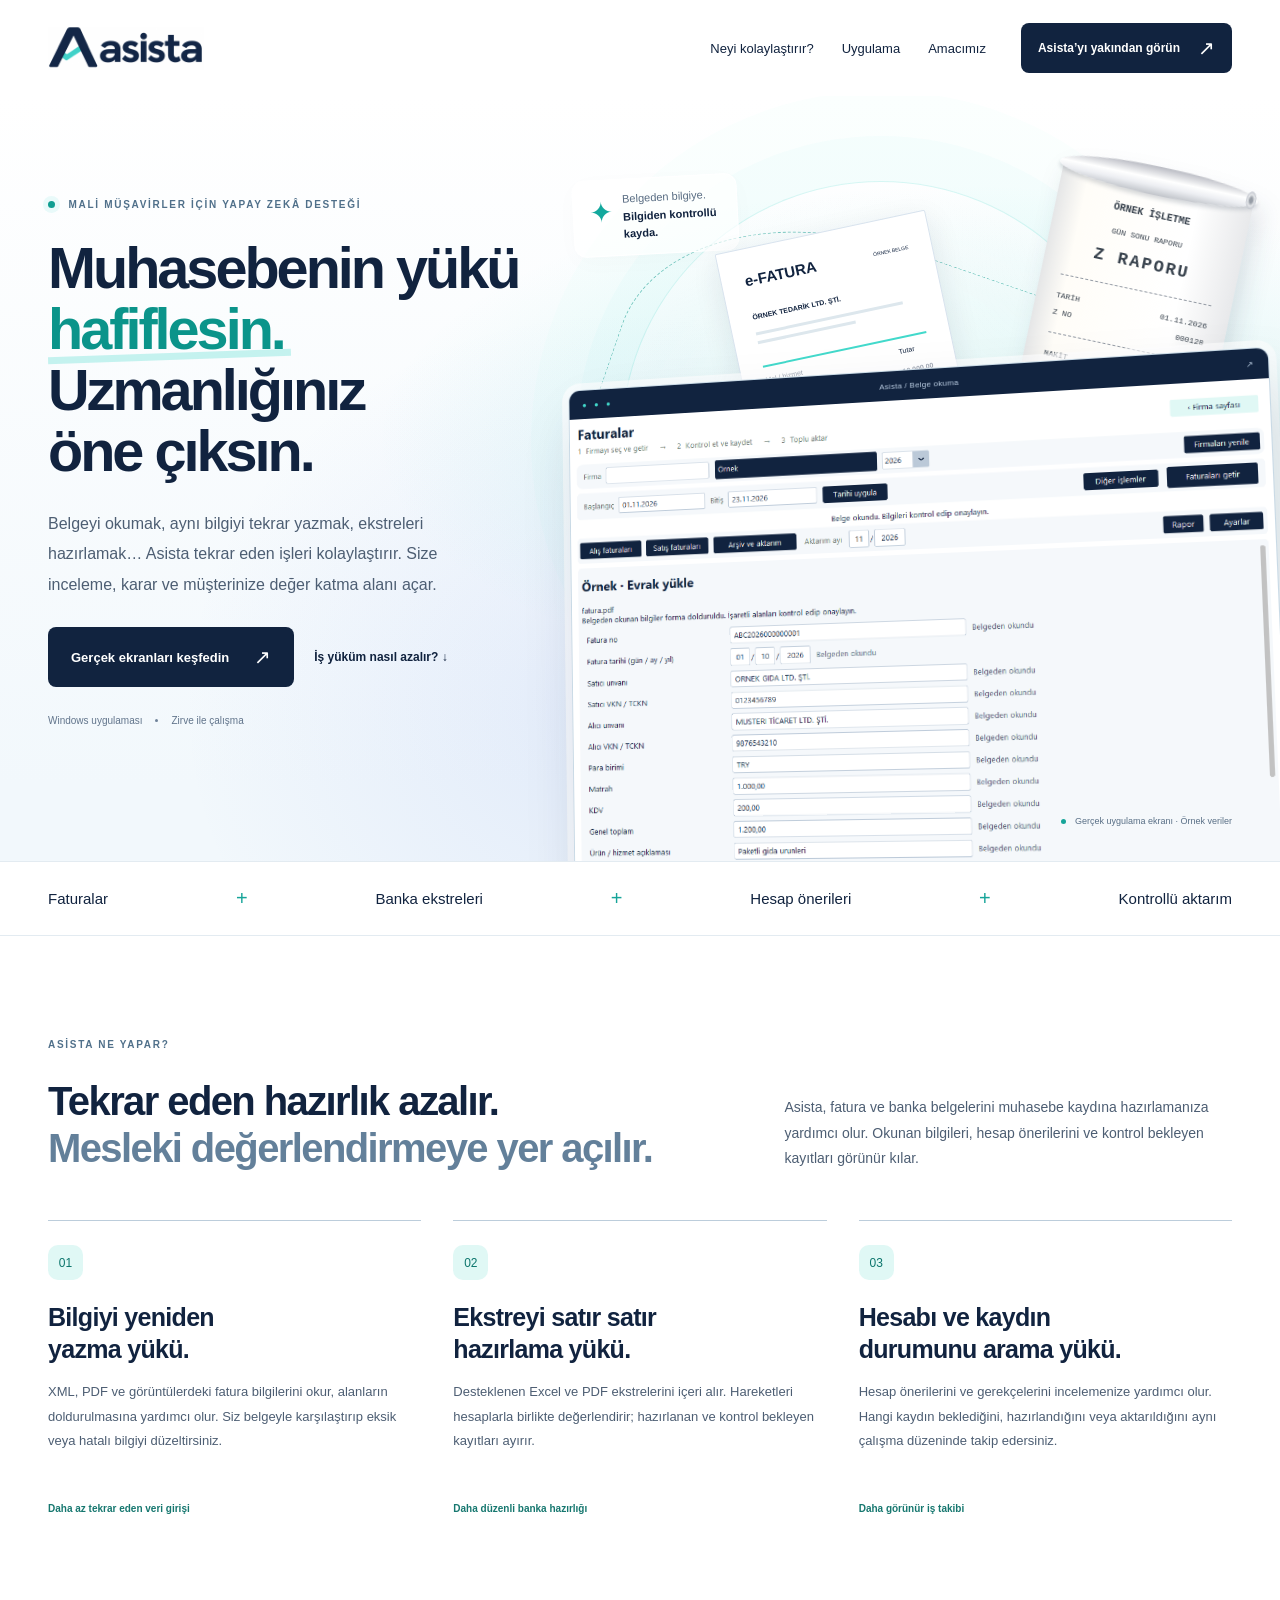
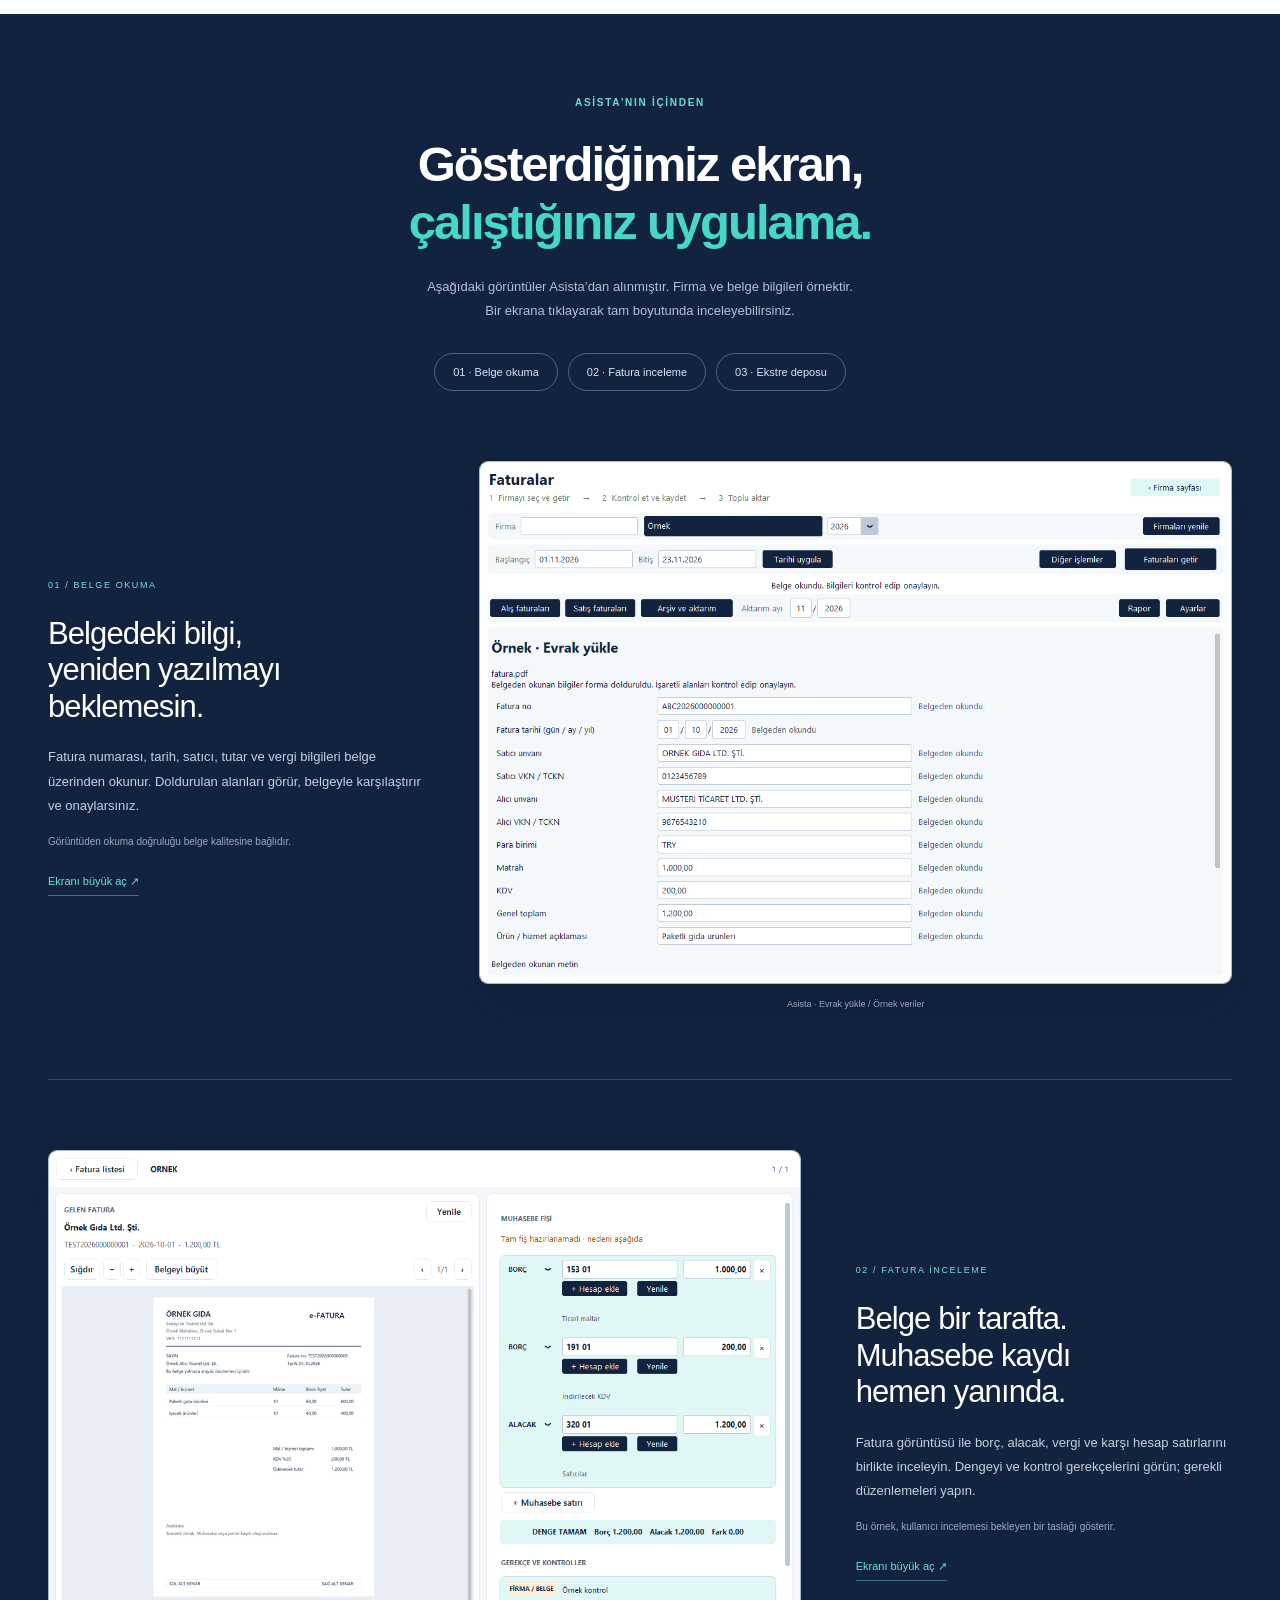
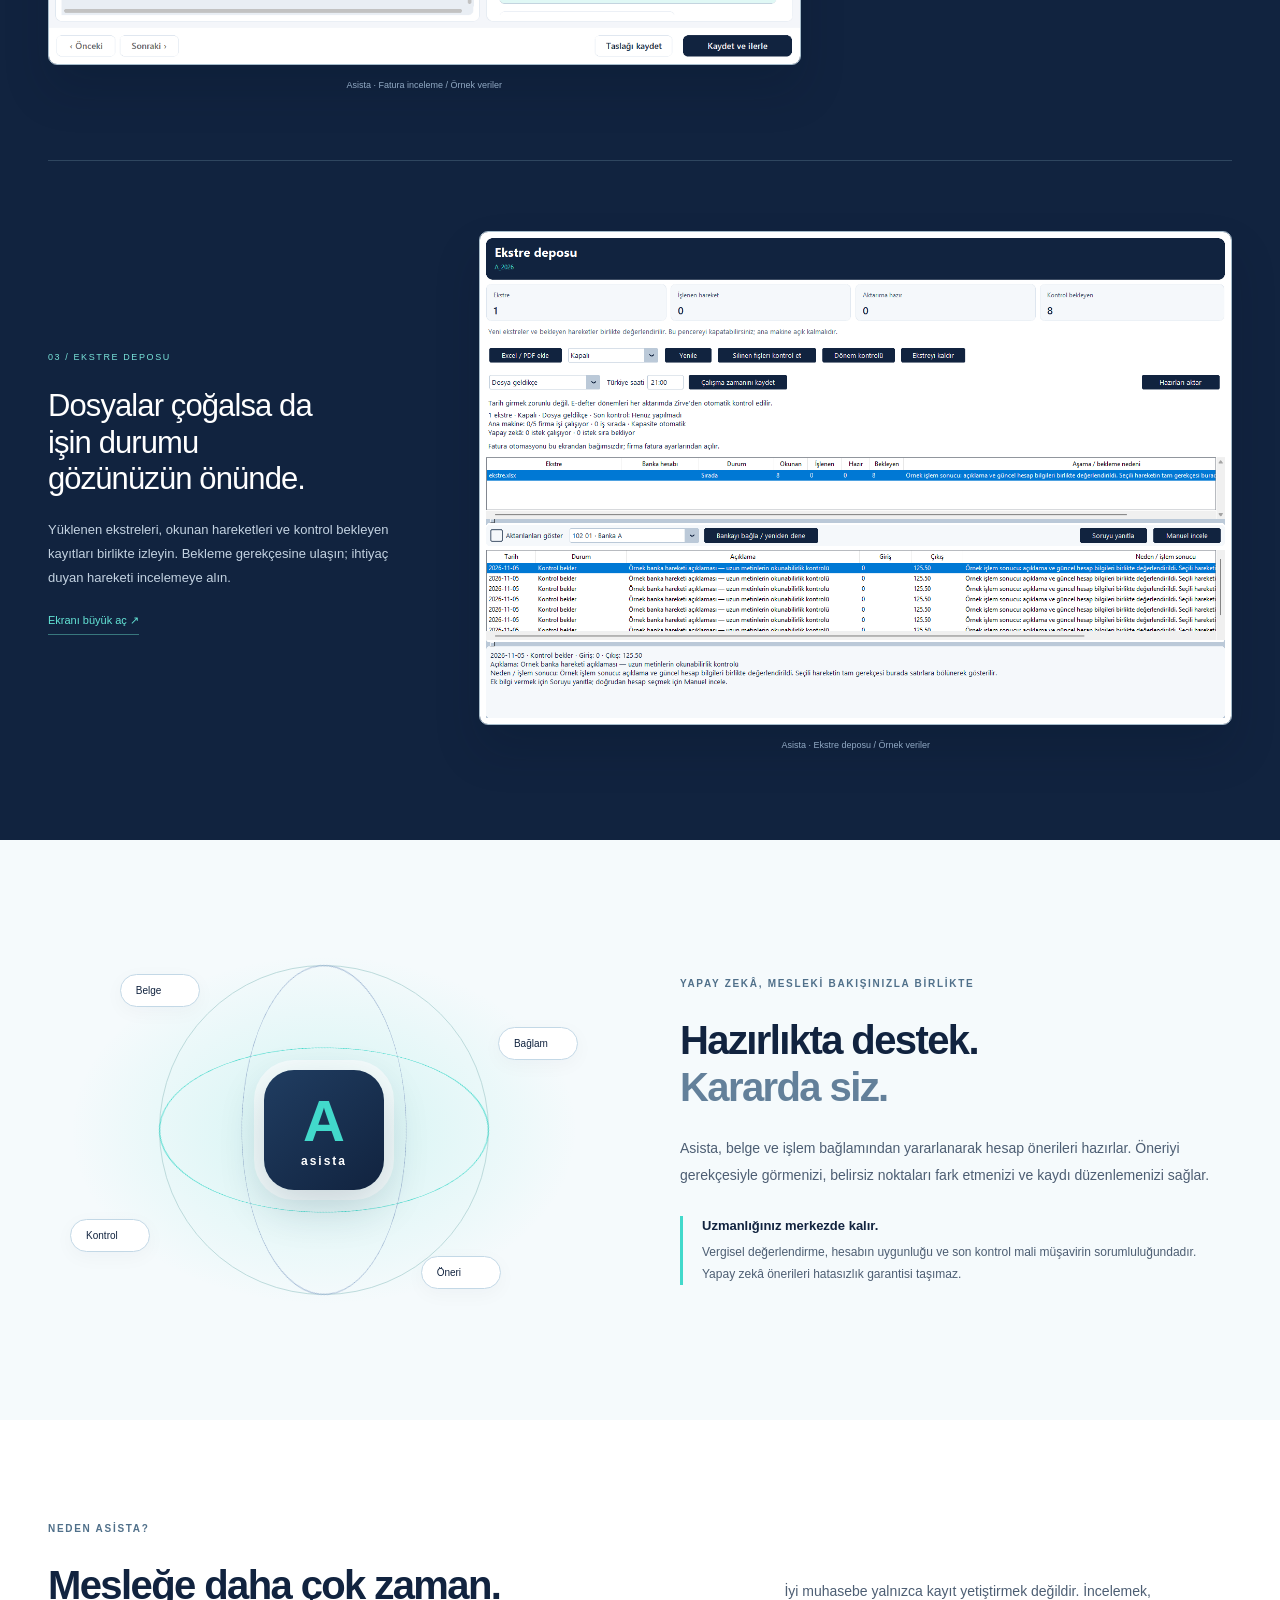
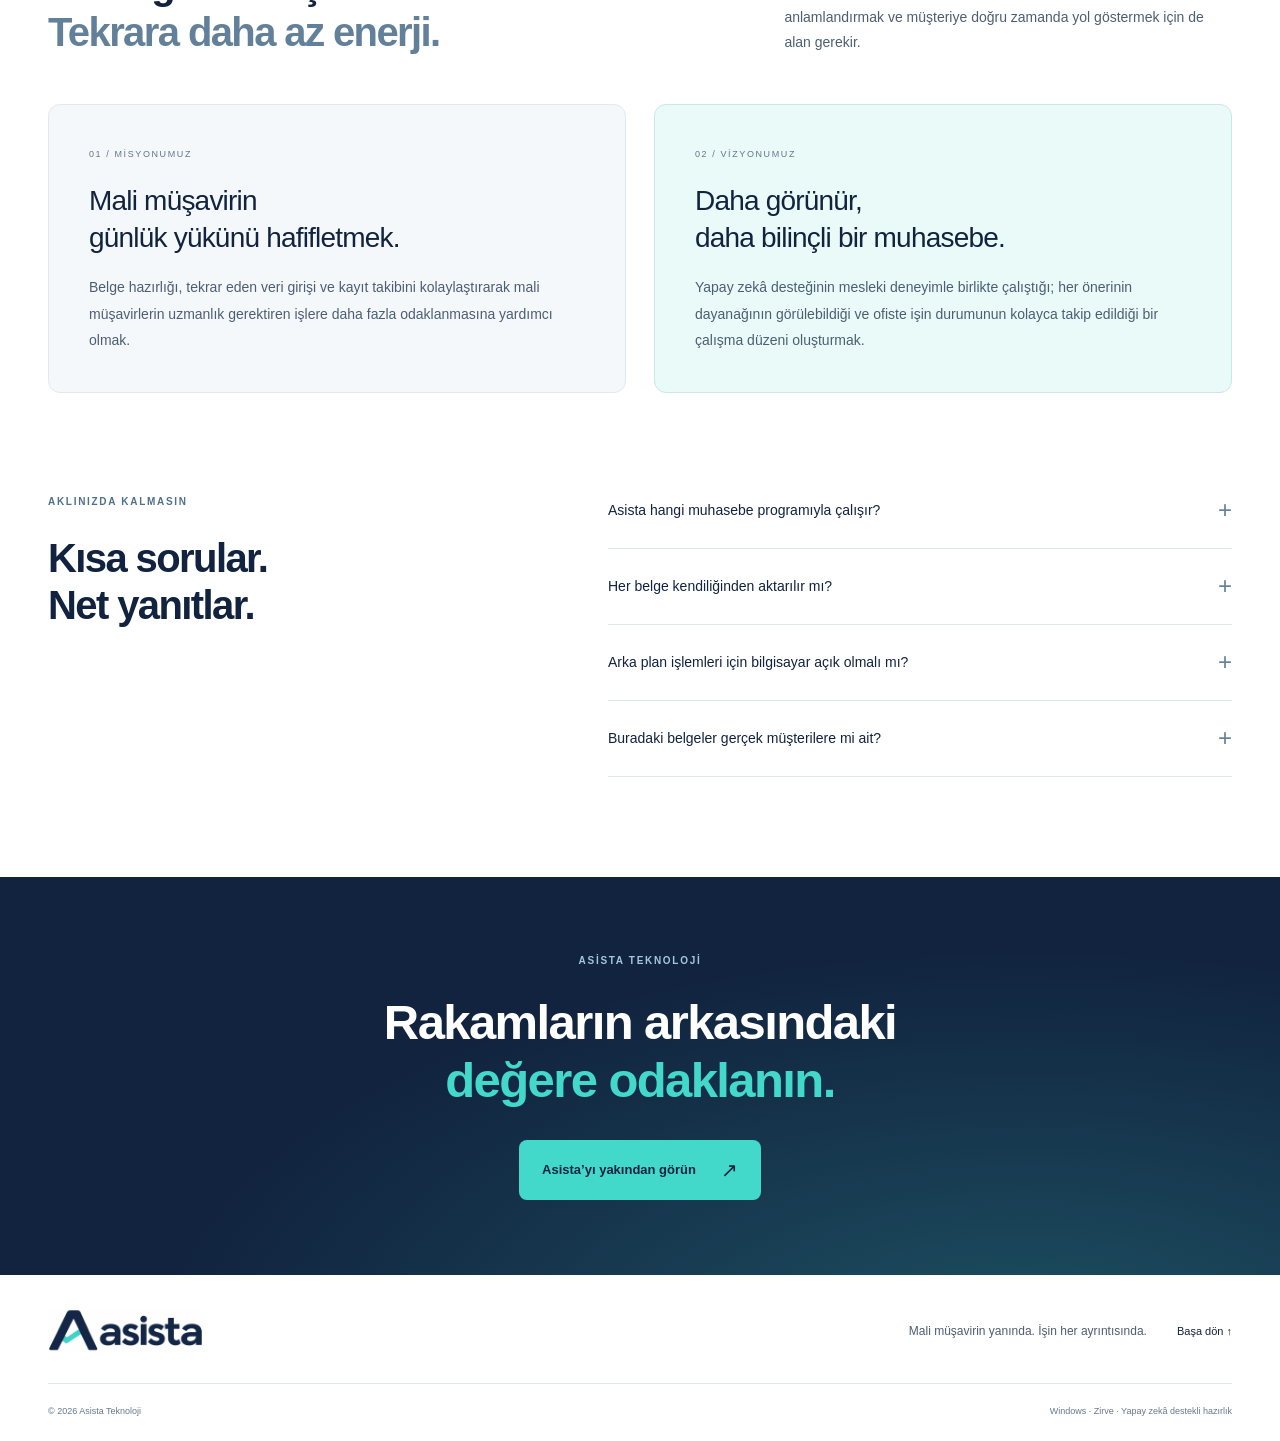
==== index.html @ 68ac38fa "Asista tanitim: marka renkleri, gercek ekranlar ve mesleki fayda" ====
<!doctype html>
<html lang="tr"><head><meta charset="utf-8"><meta name="viewport" content="width=device-width,initial-scale=1"><title>Asista — Muhasebenin yükü hafiflesin.</title><meta name="description" content="Fatura ve ekstre hazırlığından hesap önerilerine: Asista, mali müşavirlerin tekrar eden işlerini kolaylaştıran yapay zekâ destekli muhasebe yardımcısıdır."><meta name="theme-color" content="#11233F"><meta property="og:title" content="Asista — Muhasebenin yükü hafiflesin."><meta property="og:description" content="Belgeyi okuyun. Kaydı hazırlayın. Kontrolü elinizde tutun."><link rel="icon" href="mark.svg" type="image/svg+xml"><link rel="stylesheet" href="style.css"></head>
<body><a class="skip" href="#icerik">İçeriğe geç</a>
<header class="header wrap"><a href="#" class="brand" aria-label="Asista ana sayfa"><img src="assets/asista-logo.jpg" alt="Asista" width="180" height="120"></a><nav aria-label="Ana menü"><a href="#fayda">Neyi kolaylaştırır?</a><a href="#uygulama">Uygulama</a><a href="#amacimiz">Amacımız</a></nav><a class="button small" href="#uygulama">Asista’yı yakından görün <span aria-hidden="true">↗</span></a></header>
<main id="icerik"><section class="hero"><div class="hero-glow" aria-hidden="true"></div><div class="wrap hero-grid"><div class="hero-copy"><p class="eyebrow"><span class="status-dot"></span> MALİ MÜŞAVİRLER İÇİN YAPAY ZEKÂ DESTEĞİ</p><h1>Muhasebenin yükü<br><span>hafiflesin.</span><br>Uzmanlığınız<br>öne çıksın.</h1><p class="lead">Belgeyi okumak, aynı bilgiyi tekrar yazmak, ekstreleri hazırlamak… Asista tekrar eden işleri kolaylaştırır. Size inceleme, karar ve müşterinize değer katma alanı açar.</p><div class="actions"><a class="button" href="#uygulama">Gerçek ekranları keşfedin <span aria-hidden="true">↗</span></a><a class="text-link" href="#fayda">İş yüküm nasıl azalır? ↓</a></div><div class="platforms"><span>Windows uygulaması</span><i></i><span>Zirve ile çalışma</span></div></div>
<div class="hero-art"><div class="halo" aria-hidden="true"></div><div class="connecting-lines" aria-hidden="true"></div><div class="floating-label"><span>✦</span> Belgeden bilgiye.<br><b>Bilgiden kontrollü kayda.</b></div>
<div class="receipt" role="img" aria-label="Üstü hafif kıvrılmış, temsili bir Z raporu görseli"><div class="receipt-roll"></div><div class="receipt-paper"><span class="receipt-logo">ÖRNEK İŞLETME</span><p>GÜN SONU RAPORU<br><strong>Z RAPORU</strong></p><div class="receipt-rule"></div><div class="receipt-row"><span>TARİH</span><span>01.11.2026</span></div><div class="receipt-row"><span>Z NO</span><span>000128</span></div><div class="receipt-rule"></div><div class="receipt-row"><span>NAKİT</span><span>4.800,00</span></div><div class="receipt-row"><span>KREDİ KARTI</span><span>12.600,00</span></div><div class="receipt-rule"></div><div class="receipt-row receipt-total"><span>TOPLAM</span><span>17.400,00</span></div><p class="receipt-note">TEMSİLİ GÖRSEL<br>RESMÎ BELGE DEĞİLDİR</p><div class="barcode" aria-hidden="true"></div></div></div>
<div class="mini-invoice" aria-hidden="true"><div><b>e-FATURA</b><span>ÖRNEK BELGE</span></div><p>ÖRNEK TEDARİK LTD. ŞTİ.</p><div class="paper-line"></div><div class="paper-line short"></div><div class="mini-table"><span>Mal / hizmet</span><span>Tutar</span><span>Ofis malzemeleri</span><b>10.000,00</b><span>KDV %20</span><b>2.000,00</b></div><div class="mini-total">12.000,00 <small>TL</small></div><small>TEMSİLİ FATURA</small></div>
<a class="hero-screen" href="assets/belge-okuma.png" target="_blank" rel="noopener" aria-label="Gerçek Asista belge okuma ekranını büyük aç"><div class="window-bar"><span class="window-dots">● ● ●</span><span>Asista / Belge okuma</span><span>↗</span></div><img src="assets/belge-okuma.png" width="1180" height="820" alt="Asista uygulamasında PDF’den okunan fatura numarası, tarih, satıcı, matrah ve KDV alanları; örnek firma verileri."></a><div class="screen-note"><span></span> Gerçek uygulama ekranı · Örnek veriler</div></div></div></section>
<div class="intro-strip"><div class="wrap"><span>Faturalar</span><i>+</i><span>Banka ekstreleri</span><i>+</i><span>Hesap önerileri</span><i>+</i><span>Kontrollü aktarım</span></div></div>
<section class="section wrap benefits" id="fayda"><div class="section-head"><div><p class="eyebrow">ASİSTA NE YAPAR?</p><h2>Tekrar eden hazırlık azalır.<br><span>Mesleki değerlendirmeye yer açılır.</span></h2></div><p>Asista, fatura ve banka belgelerini muhasebe kaydına hazırlamanıza yardımcı olur. Okunan bilgileri, hesap önerilerini ve kontrol bekleyen kayıtları görünür kılar.</p></div><div class="benefit-grid"><article><span class="benefit-number">01</span><h3>Bilgiyi yeniden<br>yazma yükü.</h3><p>XML, PDF ve görüntülerdeki fatura bilgilerini okur, alanların doldurulmasına yardımcı olur. Siz belgeyle karşılaştırıp eksik veya hatalı bilgiyi düzeltirsiniz.</p><span class="result">Daha az tekrar eden veri girişi</span></article><article><span class="benefit-number">02</span><h3>Ekstreyi satır satır<br>hazırlama yükü.</h3><p>Desteklenen Excel ve PDF ekstrelerini içeri alır. Hareketleri hesaplarla birlikte değerlendirir; hazırlanan ve kontrol bekleyen kayıtları ayırır.</p><span class="result">Daha düzenli banka hazırlığı</span></article><article><span class="benefit-number">03</span><h3>Hesabı ve kaydın<br>durumunu arama yükü.</h3><p>Hesap önerilerini ve gerekçelerini incelemenize yardımcı olur. Hangi kaydın beklediğini, hazırlandığını veya aktarıldığını aynı çalışma düzeninde takip edersiniz.</p><span class="result">Daha görünür iş takibi</span></article></div></section>
<section class="product-section" id="uygulama"><div class="wrap"><div class="product-heading"><p class="eyebrow">ASİSTA’NIN İÇİNDEN</p><h2>Gösterdiğimiz ekran,<br><span>çalıştığınız uygulama.</span></h2><p>Aşağıdaki görüntüler Asista’dan alınmıştır. Firma ve belge bilgileri örnektir.<br>Bir ekrana tıklayarak tam boyutunda inceleyebilirsiniz.</p></div><nav class="screen-nav" aria-label="Uygulama ekranları"><a href="#belge">01 · Belge okuma</a><a href="#fatura">02 · Fatura inceleme</a><a href="#banka">03 · Ekstre deposu</a></nav>
<article class="showcase" id="belge"><div class="showcase-copy"><span class="chapter">01 / BELGE OKUMA</span><h3>Belgedeki bilgi,<br>yeniden yazılmayı<br>beklemesin.</h3><p>Fatura numarası, tarih, satıcı, tutar ve vergi bilgileri belge üzerinden okunur. Doldurulan alanları görür, belgeyle karşılaştırır ve onaylarsınız.</p><p class="small-note">Görüntüden okuma doğruluğu belge kalitesine bağlıdır.</p><a href="assets/belge-okuma.png" target="_blank" rel="noopener">Ekranı büyük aç ↗</a></div><figure><a href="assets/belge-okuma.png" target="_blank" rel="noopener"><img src="assets/belge-okuma.png" width="1180" height="820" loading="lazy" alt="Asista evrak yükleme ekranında PDF’den doldurulmuş örnek fatura alanları"></a><figcaption>Asista · Evrak yükle / Örnek veriler</figcaption></figure></article>
<article class="showcase reverse" id="fatura"><div class="showcase-copy"><span class="chapter">02 / FATURA İNCELEME</span><h3>Belge bir tarafta.<br>Muhasebe kaydı<br>hemen yanında.</h3><p>Fatura görüntüsü ile borç, alacak, vergi ve karşı hesap satırlarını birlikte inceleyin. Dengeyi ve kontrol gerekçelerini görün; gerekli düzenlemeleri yapın.</p><p class="small-note">Bu örnek, kullanıcı incelemesi bekleyen bir taslağı gösterir.</p><a href="assets/fatura-inceleme.png" target="_blank" rel="noopener">Ekranı büyük aç ↗</a></div><figure><a href="assets/fatura-inceleme.png" target="_blank" rel="noopener"><img src="assets/fatura-inceleme.png" width="1200" height="820" loading="lazy" alt="Asista’da fatura görüntüsü ve muhasebe fişi yan yana; örnek taslakta inceleme uyarısı ve borç alacak dengesi"></a><figcaption>Asista · Fatura inceleme / Örnek veriler</figcaption></figure></article>
<article class="showcase" id="banka"><div class="showcase-copy"><span class="chapter">03 / EKSTRE DEPOSU</span><h3>Dosyalar çoğalsa da<br>işin durumu<br>gözünüzün önünde.</h3><p>Yüklenen ekstreleri, okunan hareketleri ve kontrol bekleyen kayıtları birlikte izleyin. Bekleme gerekçesine ulaşın; ihtiyaç duyan hareketi incelemeye alın.</p><a href="assets/ekstre-deposu.png" target="_blank" rel="noopener">Ekranı büyük aç ↗</a></div><figure><a href="assets/ekstre-deposu.png" target="_blank" rel="noopener"><img src="assets/ekstre-deposu.png" width="1450" height="950" loading="lazy" alt="Asista ekstre deposunda özet sayıları, dosya durumu, hareketler ve bekleme gerekçeleri; örnek veriler"></a><figcaption>Asista · Ekstre deposu / Örnek veriler</figcaption></figure></article></div></section>
<section class="intelligence section"><div class="wrap ai-grid"><div class="ai-art" aria-hidden="true"><div class="ai-orbit one"></div><div class="ai-orbit two"></div><div class="ai-orbit three"></div><div class="ai-core">A<span>asista</span></div><span class="ai-node n1">Belge</span><span class="ai-node n2">Bağlam</span><span class="ai-node n3">Öneri</span><span class="ai-node n4">Kontrol</span></div><div><p class="eyebrow">YAPAY ZEKÂ, MESLEKİ BAKIŞINIZLA BİRLİKTE</p><h2>Hazırlıkta destek.<br><span>Kararda siz.</span></h2><p class="ai-text">Asista, belge ve işlem bağlamından yararlanarak hesap önerileri hazırlar. Öneriyi gerekçesiyle görmenizi, belirsiz noktaları fark etmenizi ve kaydı düzenlemenizi sağlar.</p><div class="ai-boundary"><b>Uzmanlığınız merkezde kalır.</b><p>Vergisel değerlendirme, hesabın uygunluğu ve son kontrol mali müşavirin sorumluluğundadır. Yapay zekâ önerileri hatasızlık garantisi taşımaz.</p></div></div></div></section>
<section class="section wrap purpose" id="amacimiz"><div class="section-head"><div><p class="eyebrow">NEDEN ASİSTA?</p><h2>Mesleğe daha çok zaman.<br><span>Tekrara daha az enerji.</span></h2></div><p>İyi muhasebe yalnızca kayıt yetiştirmek değildir. İncelemek, anlamlandırmak ve müşteriye doğru zamanda yol göstermek için de alan gerekir.</p></div><div class="purpose-grid"><article><span>01 / MİSYONUMUZ</span><h3>Mali müşavirin<br>günlük yükünü hafifletmek.</h3><p>Belge hazırlığı, tekrar eden veri girişi ve kayıt takibini kolaylaştırarak mali müşavirlerin uzmanlık gerektiren işlere daha fazla odaklanmasına yardımcı olmak.</p></article><article><span>02 / VİZYONUMUZ</span><h3>Daha görünür,<br>daha bilinçli bir muhasebe.</h3><p>Yapay zekâ desteğinin mesleki deneyimle birlikte çalıştığı; her önerinin dayanağının görülebildiği ve ofiste işin durumunun kolayca takip edildiği bir çalışma düzeni oluşturmak.</p></article></div></section>
<section class="faq wrap"><div><p class="eyebrow">AKLINIZDA KALMASIN</p><h2>Kısa sorular.<br>Net yanıtlar.</h2></div><div><details><summary>Asista hangi muhasebe programıyla çalışır?<span>+</span></summary><p>Mevcut Windows uygulaması Zirve muhasebe altyapısıyla çalışır. Kurulumda firma bağlantısı, hesap planı ve erişim yetkileri tanımlanır.</p></details><details><summary>Her belge kendiliğinden aktarılır mı?<span>+</span></summary><p>İşleyiş otomasyon ayarlarına ve kayıt kontrollerine bağlıdır. Eksik veya belirsiz kayıtlar inceleme bekler; hazırlanan fişleri düzenleyebilirsiniz.</p></details><details><summary>Arka plan işlemleri için bilgisayar açık olmalı mı?<span>+</span></summary><p>Evet. Arka plan işlerinin çalışması için ofisin ana makinesi ve Asista servisi açık olmalıdır. Terminaller kendi ana makinelerine bağlanır.</p></details><details><summary>Buradaki belgeler gerçek müşterilere mi ait?<span>+</span></summary><p>Hayır. Uygulama ekranları gerçektir; gösterilen firma ve işlem verileri örnektir. Fatura ve Z raporu kompozisyonları tanıtım amaçlıdır. Z raporu görseli, ayrı bir Z raporu işleme özelliği vaadi değildir.</p></details></div></section>
<section class="closing"><div class="wrap"><p class="eyebrow">ASİSTA TEKNOLOJİ</p><h2>Rakamların arkasındaki<br><span>değere odaklanın.</span></h2><a class="button mint" href="#uygulama">Asista’yı yakından görün <span aria-hidden="true">↗</span></a></div></section></main>
<footer class="footer wrap"><a class="brand" href="#" aria-label="Asista ana sayfa"><img src="assets/asista-logo.jpg" alt="Asista" width="180" height="120"></a><p>Mali müşavirin yanında. İşin her ayrıntısında.</p><a href="#">Başa dön ↑</a><div><span>© 2026 Asista Teknoloji</span><span>Windows · Zirve · Yapay zekâ destekli hazırlık</span></div></footer></body></html>
---- style.css ----
:root{--navy:#11233f;--teal:#42d9cb;--muted:#4d5e73;--line:#dee6ef;--soft:#f5f8fb;font-family:'Segoe UI',Arial,sans-serif;color:var(--navy);scroll-behavior:smooth}*{box-sizing:border-box}body{margin:0;background:#fff}a{color:inherit;text-decoration:none}a:focus-visible,summary:focus-visible{outline:3px solid #147f76;outline-offset:6px}.wrap{width:min(1280px,calc(100% - 96px));margin-inline:auto}.skip{position:absolute;top:-80px;left:20px;padding:16px;background:var(--navy);color:#fff;z-index:100}.skip:focus{top:12px}.header{height:96px;display:flex;align-items:center;gap:35px;position:relative;z-index:3}.brand{position:relative;width:156px;height:43px;overflow:hidden;display:block;flex-shrink:0}.brand img{position:absolute;left:-12px;top:-39px;width:180px;height:120px}.header nav{display:flex;align-items:center;gap:28px;font-size:13px;margin-left:auto}.header nav a:hover{color:#087a72}.button{display:inline-flex;align-items:center;justify-content:center;gap:25px;background:var(--navy);border:1px solid transparent;color:#fff;padding:17px 22px;min-height:52px;border-radius:8px;font-size:13px;font-weight:650;transition:transform .25s,box-shadow .25s}.button:hover{transform:translateY(-3px);box-shadow:0 10px 24px #11233f20}.button span{font-size:20px;font-weight:400}.button.small{padding:12px 16px;min-height:44px;font-size:12px;gap:18px}.button.mint{background:var(--teal);color:var(--navy)}.hero{position:relative;isolation:isolate;overflow:hidden;background:linear-gradient(180deg,#fff,#f2f8fc 90%);padding:40px 0 75px}.hero-glow{position:absolute;inset:0;z-index:-1;background:radial-gradient(ellipse at 75% 45%,#42d9cb30,transparent 43%),radial-gradient(ellipse at 48% 80%,#547be51c,transparent 46%)}.hero-grid{display:grid;grid-template-columns:43% 57%;align-items:center;min-height:650px}.hero-copy{position:relative;z-index:2;animation:rise .8s both}.eyebrow{font-size:10px;letter-spacing:1.7px;line-height:1.8;font-weight:700;margin:0 0 24px;color:#50708a}.status-dot{display:inline-block;width:7px;height:7px;border-radius:50%;background:#0f9e91;box-shadow:0 0 0 5px #42d9cb1b;margin-right:9px}h1{font-size:clamp(42px,4.5vw,65px);line-height:1.06;letter-spacing:-3px;font-weight:650;margin:0 0 27px}h1>span{color:#0b948a;position:relative}h1>span:after{content:'';position:absolute;bottom:1px;height:7px;background:#42d9cb4a;left:0;right:-7px;z-index:-1;transform:rotate(-2deg)}.lead{font-size:16px;line-height:1.9;color:var(--muted);max-width:435px;margin:0 0 27px}.actions{display:flex;flex-wrap:wrap;align-items:center;gap:20px}.text-link{font-size:12px;font-weight:600}.platforms{display:flex;gap:13px;align-items:center;font-size:10px;color:#61748b;margin-top:28px}.platforms i{width:3px;height:3px;background:#6f8299;border-radius:50%}.hero-art{height:620px;position:relative;isolation:isolate;margin-left:-6px;animation:rise 1s .12s both}.halo{position:absolute;width:520px;height:520px;border:1px solid #42d9cb36;border-radius:50%;left:70px;top:30px;box-shadow:0 0 0 45px #42d9cb08,0 0 0 90px #42d9cb05;background:radial-gradient(ellipse,#fff8,transparent 68%);z-index:-2}.connecting-lines{position:absolute;inset:110px 15px 100px 40px;border-top:1px dashed #78c8c1;border-left:1px dashed #78c8c1;border-radius:40%;transform:rotate(19deg);z-index:-1}.floating-label{position:absolute;top:26px;left:22px;font-size:11px;line-height:1.6;color:#586c82;transform:rotate(-3deg);background:#ffffffb0;border:1px solid #fff;padding:11px 16px;border-radius:12px;box-shadow:0 6px 25px #11233f05}.floating-label>span{float:left;margin-right:10px;font-size:28px;color:#13a89d}.floating-label b{font-weight:600;color:var(--navy)}.hero-screen{position:absolute;left:4px;right:-38px;top:215px;transform:perspective(1300px) rotateY(-8deg) rotateX(3deg) rotateZ(-2deg);border:1px solid #c8d9e5;border-radius:12px;overflow:hidden;box-shadow:12px 35px 65px #11233f27,0 0 0 7px #ffffff99;transition:transform .6s;background:white;z-index:3}.hero-screen:hover{transform:perspective(1300px) rotateY(-2deg) rotateX(0) rotateZ(-1deg)}.hero-screen>img{display:block;width:100%;height:auto}.window-bar{height:30px;background:#11233f;display:flex;align-items:center;justify-content:space-between;padding:0 14px;color:#bed0e5;font-size:8px;letter-spacing:.3px}.window-dots{font-size:8px;letter-spacing:3px;color:#42d9cb}.screen-note{position:absolute;bottom:-55px;right:0;font-size:9px;color:#586e85;z-index:4}.screen-note span{display:inline-block;width:5px;height:5px;background:#16a499;border-radius:50%;margin-right:6px}.receipt{position:absolute;right:12px;top:22px;width:194px;transform:rotate(12deg);filter:drop-shadow(8px 15px 12px #11233f20);z-index:2}.receipt-roll{position:absolute;top:-10px;left:-4px;right:-4px;height:29px;border-radius:50%;background:linear-gradient(180deg,#b9bbc3,#fff 43%,#eceef2 68%,#c1c4ca);box-shadow:0 3px 4px #27354930;z-index:2}.receipt-roll:after{content:'';position:absolute;right:2px;top:5px;height:18px;width:10px;border-radius:50%;background:radial-gradient(ellipse,#969ca5 20%,#e4e6e9 45%,#c2c6ce 70%)}.receipt-paper{position:relative;background:linear-gradient(90deg,#e5e6e7,#fffdf8 14%,#fff 72%,#e8e9eb);padding:28px 20px 22px;font-family:'Courier New',monospace;color:#37414c;font-size:8px;clip-path:polygon(0 0,100% 0,100% 97%,95% 100%,90% 97%,85% 100%,80% 97%,75% 100%,70% 97%,65% 100%,60% 97%,55% 100%,50% 97%,45% 100%,40% 97%,35% 100%,30% 97%,25% 100%,20% 97%,15% 100%,10% 97%,5% 100%,0 97%)}.receipt-logo{display:block;text-align:center;font-size:10px;font-weight:bold;margin:5px 0 12px}.receipt-paper>p{text-align:center;line-height:1.7}.receipt-paper strong{font-size:17px;letter-spacing:2px;display:block;margin-top:5px}.receipt-rule{border-top:1px dashed #9299a3;margin:12px 0}.receipt-row{display:flex;justify-content:space-between;padding:4px 0;gap:10px}.receipt-total{font-weight:bold;font-size:10px}.receipt-note{font-size:6px;margin-top:16px}.barcode{height:20px;background:repeating-linear-gradient(90deg,#25334c 0 1px,transparent 1px 3px,#25334c 3px 5px,transparent 5px 6px,#25334c 6px 7px,transparent 7px 11px);width:100px;margin:12px auto 0;opacity:.5}.mini-invoice{position:absolute;top:78px;left:190px;width:215px;height:277px;padding:23px;background:#fff;transform:rotate(-12deg);box-shadow:0 10px 30px #11233f19;border:1px solid #d8e3ee;z-index:1;border-radius:2px;font-size:7px}.mini-invoice>div:first-child{display:flex;justify-content:space-between;align-items:center;gap:6px}.mini-invoice>div:first-child b{font-size:15px}.mini-invoice>div:first-child span{font-size:5px}.mini-invoice p{margin:25px 0 12px;font-size:7px;font-weight:bold}.paper-line{height:3px;background:#dde7ed;margin-bottom:6px;width:90%}.paper-line.short{width:60%}.mini-table{display:grid;grid-template-columns:1fr auto;gap:13px 7px;margin-top:22px;padding-top:9px;border-top:2px solid #42d9cb}.mini-table b{font-weight:600}.mini-invoice .mini-total{font-size:21px;text-align:right;margin-top:24px;letter-spacing:-.7px}.mini-total small{font-size:8px}.mini-invoice>small{display:block;font-size:5px;color:#75879a;margin-top:23px;letter-spacing:1px}.intro-strip{border-top:1px solid #e3ebf1;border-bottom:1px solid #e3ebf1;background:#fff}.intro-strip .wrap{display:flex;justify-content:space-between;align-items:center;gap:15px;padding-block:25px;font-size:15px;font-weight:500}.intro-strip i{color:#16a499;font-style:normal;font-size:20px;font-weight:300}.section{padding-block:100px}h2{font-size:40px;line-height:1.18;font-weight:550;letter-spacing:-1.6px;margin:0}h2 span{color:#63809a}.section-head{display:grid;grid-template-columns:1.5fr 1fr;gap:65px;align-items:end;margin-bottom:48px}.section-head>p{font-size:14px;line-height:1.85;color:var(--muted);margin:0}.benefit-grid{display:grid;grid-template-columns:repeat(3,1fr);gap:32px}.benefit-grid article{border-top:1px solid #bccddb;padding-top:24px}.benefit-number{display:grid;place-items:center;width:35px;height:35px;border-radius:10px;background:#e0f8f5;color:#0b756c;font-size:12px}.benefit-grid h3{font-size:25px;line-height:1.25;letter-spacing:-.7px;font-weight:550;margin:22px 0 15px}.benefit-grid p{color:var(--muted);font-size:13px;line-height:1.9;min-height:100px;margin:0}.result{display:block;font-size:10px;font-weight:650;color:#16776f;margin-top:23px}.product-section{background:var(--navy);color:white;padding-block:80px 20px;overflow:hidden}.product-heading{text-align:center}.product-heading .eyebrow{color:#67dfd4}.product-heading h2{font-size:49px;letter-spacing:-2px}.product-heading h2 span{color:#42d9cb}.product-heading>p:last-child{font-size:13px;line-height:1.85;color:#afc3d9;margin-top:23px}.screen-nav{display:flex;justify-content:center;gap:10px;margin-top:30px}.screen-nav a{padding:12px 18px;border:1px solid #4c6680;border-radius:24px;font-size:11px;color:#d6e7f6;transition:background .2s}.screen-nav a:hover{background:#203d61}.showcase{display:grid;grid-template-columns:.8fr 1.6fr;gap:55px;align-items:center;padding-block:70px;border-bottom:1px solid #2f465f}.showcase:last-child{border-bottom:0}.showcase.reverse{grid-template-columns:1.6fr .8fr}.showcase.reverse .showcase-copy{grid-column:2;grid-row:1}.showcase.reverse figure{grid-column:1;grid-row:1}.chapter{font-size:9px;letter-spacing:1.6px;color:#79e3d9}.showcase-copy h3{font-size:31px;line-height:1.18;font-weight:450;letter-spacing:-.9px;margin:24px 0 20px}.showcase-copy p{font-size:13px;color:#c3d2e1;line-height:1.85;margin:0}.showcase-copy p.small-note{font-size:10px;color:#95acc4;margin-top:15px}.showcase-copy>a{display:inline-block;font-size:11px;color:#63e3d5;border-bottom:1px solid #38777d;padding-bottom:7px;margin-top:24px}.showcase figure{margin:0;min-width:0}.showcase img{width:100%;height:auto;display:block;border-radius:9px;border:1px solid #a6bccb;box-shadow:0 25px 45px #050f242b;transition:transform .4s}.showcase img:hover{transform:translateY(-5px)}.showcase figcaption{font-size:9px;color:#91a9c4;text-align:center;margin-top:15px}.intelligence{position:relative;overflow:hidden;background:#f5fafc}.ai-grid{display:grid;grid-template-columns:1fr 1fr;gap:80px;align-items:center}.ai-art{height:380px;position:relative;isolation:isolate;background:radial-gradient(ellipse,#42d9cb30,transparent 65%)}.ai-core{position:absolute;top:130px;left:calc(50% - 60px);width:120px;height:120px;border-radius:30px;background:linear-gradient(140deg,#203d61,#11233f);color:#42d9cb;box-shadow:0 16px 45px #11233f30,0 0 0 10px #ffffff9c;display:flex;align-items:center;justify-content:center;flex-direction:column;font-size:58px;font-weight:650;line-height:1}.ai-core span{font-size:12px;letter-spacing:2px;color:white;margin-top:5px}.ai-orbit{position:absolute;left:calc(50% - 165px);top:25px;width:330px;height:330px;border:1px solid #bddbdc;border-radius:50%}.ai-orbit.two{transform:rotateX(60deg) rotateZ(-20deg);border-color:#42d9cb}.ai-orbit.three{transform:rotateY(60deg) rotateZ(20deg);border-color:#9eb5d2}.ai-node{position:absolute;min-width:80px;padding:10px 15px;border:1px solid #c3d8e6;background:#fff;border-radius:20px;font-size:10px;box-shadow:0 5px 20px #11233f09}.n1{top:34px;left:13%}.n2{top:87px;right:4%}.n3{bottom:31px;right:18%}.n4{bottom:68px;left:4%}.ai-text{color:var(--muted);font-size:14px;line-height:1.9;margin-top:24px}.ai-boundary{border-left:3px solid #42d9cb;padding-left:19px;margin-top:28px}.ai-boundary b{font-size:13px}.ai-boundary p{font-size:12px;color:var(--muted);line-height:1.8;margin:8px 0 0}.purpose-grid{display:grid;grid-template-columns:1fr 1fr;gap:28px}.purpose-grid article{padding:38px 40px;background:#f5f8fb;border:1px solid #e1e9f0;border-radius:12px}.purpose-grid article:last-child{background:#eafaf8;border-color:#c8e8e4}.purpose-grid article>span{font-size:9px;letter-spacing:1.6px;color:#61748b}.purpose-grid h3{font-size:28px;font-weight:500;letter-spacing:-.8px;line-height:1.3;margin:22px 0 18px}.purpose-grid p{font-size:14px;line-height:1.9;color:var(--muted);margin:0}.faq{display:grid;grid-template-columns:1fr 1.3fr;gap:80px;padding-bottom:100px}.faq details{border-bottom:1px solid var(--line);padding:20px 0}.faq details:first-child{padding-top:0}.faq summary{list-style:none;display:flex;justify-content:space-between;gap:20px;cursor:pointer;font-size:14px;min-height:35px;align-items:center}.faq summary::-webkit-details-marker{display:none}.faq summary span{font-size:24px;color:#648299;transition:transform .2s}.faq details[open] summary span{transform:rotate(45deg)}.faq details p{color:var(--muted);font-size:13px;line-height:1.85;margin-bottom:0}.closing{padding:75px 0;background:radial-gradient(ellipse at 80% 120%,#42d9cb40,transparent 60%),#11233f;color:white;text-align:center;overflow:hidden}.closing h2{font-size:49px}.closing h2 span{color:#42d9cb}.closing .eyebrow{color:#a4c7da}.closing .button{margin-top:30px}.footer{display:flex;flex-wrap:wrap;align-items:center;gap:30px;padding-block:35px 25px}.footer>p{margin-left:auto;font-size:12px;color:var(--muted)}.footer>a:last-of-type{font-size:11px}.footer>div{width:100%;border-top:1px solid var(--line);padding-top:22px;display:flex;justify-content:space-between;gap:20px;font-size:9px;color:#64788e}[id]{scroll-margin-top:28px}@keyframes rise{from{opacity:0;transform:translateY(24px)}to{opacity:1;transform:translateY(0)}}@keyframes shimmer{0%,100%{opacity:.65}50%{opacity:1}}.halo,.ai-orbit{animation:shimmer 5s ease-in-out 1}@supports(animation-timeline:view()){.benefit-grid article,.showcase,.purpose-grid article{animation:rise linear both;animation-timeline:view();animation-range:entry 0% entry 16%}}
@media(min-width:1500px){.hero-grid{min-height:720px}.hero-art{height:660px}.hero-screen{top:235px}.screen-note{bottom:-25px}}
@media(max-width:1100px){.wrap{width:calc(100% - 56px)}.header{gap:20px}.header nav{gap:20px}.header .button{font-size:11px}.hero{padding-top:20px}.hero-grid{grid-template-columns:45% 55%;min-height:670px}.hero-art{height:600px}.hero-screen{left:0;right:-20px;top:230px}.hero-copy h1{font-size:50px;letter-spacing:-2.5px}.lead{font-size:14px;max-width:380px}.receipt{width:170px;right:0;top:45px}.receipt-paper{padding-inline:15px}.mini-invoice{left:110px;top:100px;width:185px}.floating-label{left:8px;top:25px;font-size:9px}.screen-note{bottom:15px;font-size:8px}.halo{width:430px;height:430px;left:15px;top:70px}.section-head{gap:40px}h2{font-size:35px}.showcase{gap:35px}.showcase-copy h3{font-size:27px}.ai-grid{gap:45px}.purpose-grid article{padding:32px}.benefit-grid{gap:24px}}
@media(max-width:800px){.wrap{width:calc(100% - 40px)}.header{height:80px}.header nav{display:none}.header .button{margin-left:auto;font-size:10px;padding:10px 12px;gap:12px}.brand{width:137px;height:37px}.brand img{width:160px;height:auto;left:-11px;top:-35px}.hero{padding-top:30px;padding-bottom:55px}.hero-grid{grid-template-columns:1fr;min-height:0}.hero-copy h1{font-size:clamp(42px,8vw,60px);line-height:1.08;letter-spacing:-2px}.hero-copy h1 br:nth-of-type(2){display:none}.hero-copy h1>span:after{height:5px}.lead{font-size:15px;max-width:550px;margin-bottom:24px}.eyebrow{font-size:8px;letter-spacing:1.2px}.actions{gap:20px}.actions .button{font-size:12px;min-height:48px;padding:14px 18px}.platforms{margin-top:22px;font-size:9px}.hero-art{width:100%;height:630px;max-width:620px;margin:30px auto 0}.hero-screen{left:10px;right:3px;top:210px;transform:perspective(1400px) rotateY(-5deg) rotateZ(-2deg)}.receipt{right:20px;top:20px;width:175px}.mini-invoice{left:calc(50% - 100px);top:75px;width:190px}.floating-label{top:15px;left:12px}.screen-note{bottom:-5px;right:5px}.halo{left:calc(50% - 210px);top:35px}.intro-strip .wrap{font-size:11px;gap:10px;padding-block:22px;flex-wrap:wrap;justify-content:center}.intro-strip i{font-size:15px}.section{padding-block:65px}.section-head{grid-template-columns:1fr;gap:22px;margin-bottom:35px}h2{font-size:32px}.section-head>p{font-size:14px}.benefit-grid{grid-template-columns:1fr;gap:30px}.benefit-grid article{padding-top:22px}.benefit-grid h3{font-size:25px;margin-top:16px}.benefit-grid h3 br{display:none}.benefit-grid p{min-height:0;font-size:14px}.result{margin-top:16px}.product-section{padding-top:55px}.product-heading h2{font-size:36px;letter-spacing:-1.4px}.product-heading>p:last-child{font-size:12px}.product-heading br{display:none}.product-heading h2 br{display:block}.screen-nav{flex-wrap:wrap;gap:7px;margin-top:25px}.screen-nav a{font-size:9px;padding:10px 12px}.showcase,.showcase.reverse{grid-template-columns:1fr;gap:25px;padding-block:45px}.showcase.reverse .showcase-copy,.showcase.reverse figure{grid-column:auto;grid-row:auto}.showcase-copy h3{font-size:28px}.showcase-copy h3 br{display:none}.showcase-copy p{font-size:13px}.showcase-copy>a{margin-top:16px}.showcase figcaption{font-size:8px}.ai-grid{grid-template-columns:1fr;gap:25px}.ai-art{height:340px;max-width:430px;width:100%;margin:auto}.ai-orbit{width:290px;height:290px;left:calc(50% - 145px);top:20px}.ai-core{top:105px}.ai-node{font-size:9px;min-width:70px}.n4{bottom:40px}.n3{bottom:20px}.purpose-grid{grid-template-columns:1fr;gap:18px}.purpose-grid article{padding:30px 26px}.purpose-grid h3{font-size:26px}.purpose-grid p{font-size:13px}.faq{grid-template-columns:1fr;gap:30px;padding-bottom:65px}.faq summary{font-size:13px}.closing{padding-block:55px}.closing h2{font-size:35px}.footer{gap:20px}.footer>p{flex-basis:100%;margin:0;font-size:11px}.footer>div{font-size:8px;flex-wrap:wrap;line-height:1.8}.footer>a:last-of-type{margin-left:auto}}
@media(max-width:450px){.hero-art{height:490px}.hero-screen{top:205px}.receipt{width:145px;right:5px;top:25px}.receipt-paper{font-size:6.5px;padding:25px 12px 20px}.receipt-row{gap:6px}.receipt-logo{font-size:8px}.receipt-total{font-size:8px}.receipt-paper strong{font-size:14px}.mini-invoice{width:160px;left:90px;top:65px;padding:18px;height:250px}.mini-invoice>div:first-child b{font-size:12px}.mini-invoice .mini-total{font-size:18px}.floating-label{font-size:8px;left:0;padding:9px 10px}.floating-label>span{font-size:20px}.screen-note{font-size:7px;bottom:0}.hero-copy h1{font-size:43px}.window-bar{height:24px;font-size:7px}.platforms{font-size:8px}.intro-strip .wrap{font-size:9px}.hero-art .halo{width:340px;height:340px;left:calc(50% - 170px)}}
@media(prefers-reduced-motion:reduce){:root{scroll-behavior:auto}*,*:before,*:after{animation:none!important;transition:none!important}.hero-screen:hover{transform:perspective(1300px) rotateY(-8deg) rotateX(3deg) rotateZ(-2deg)}}
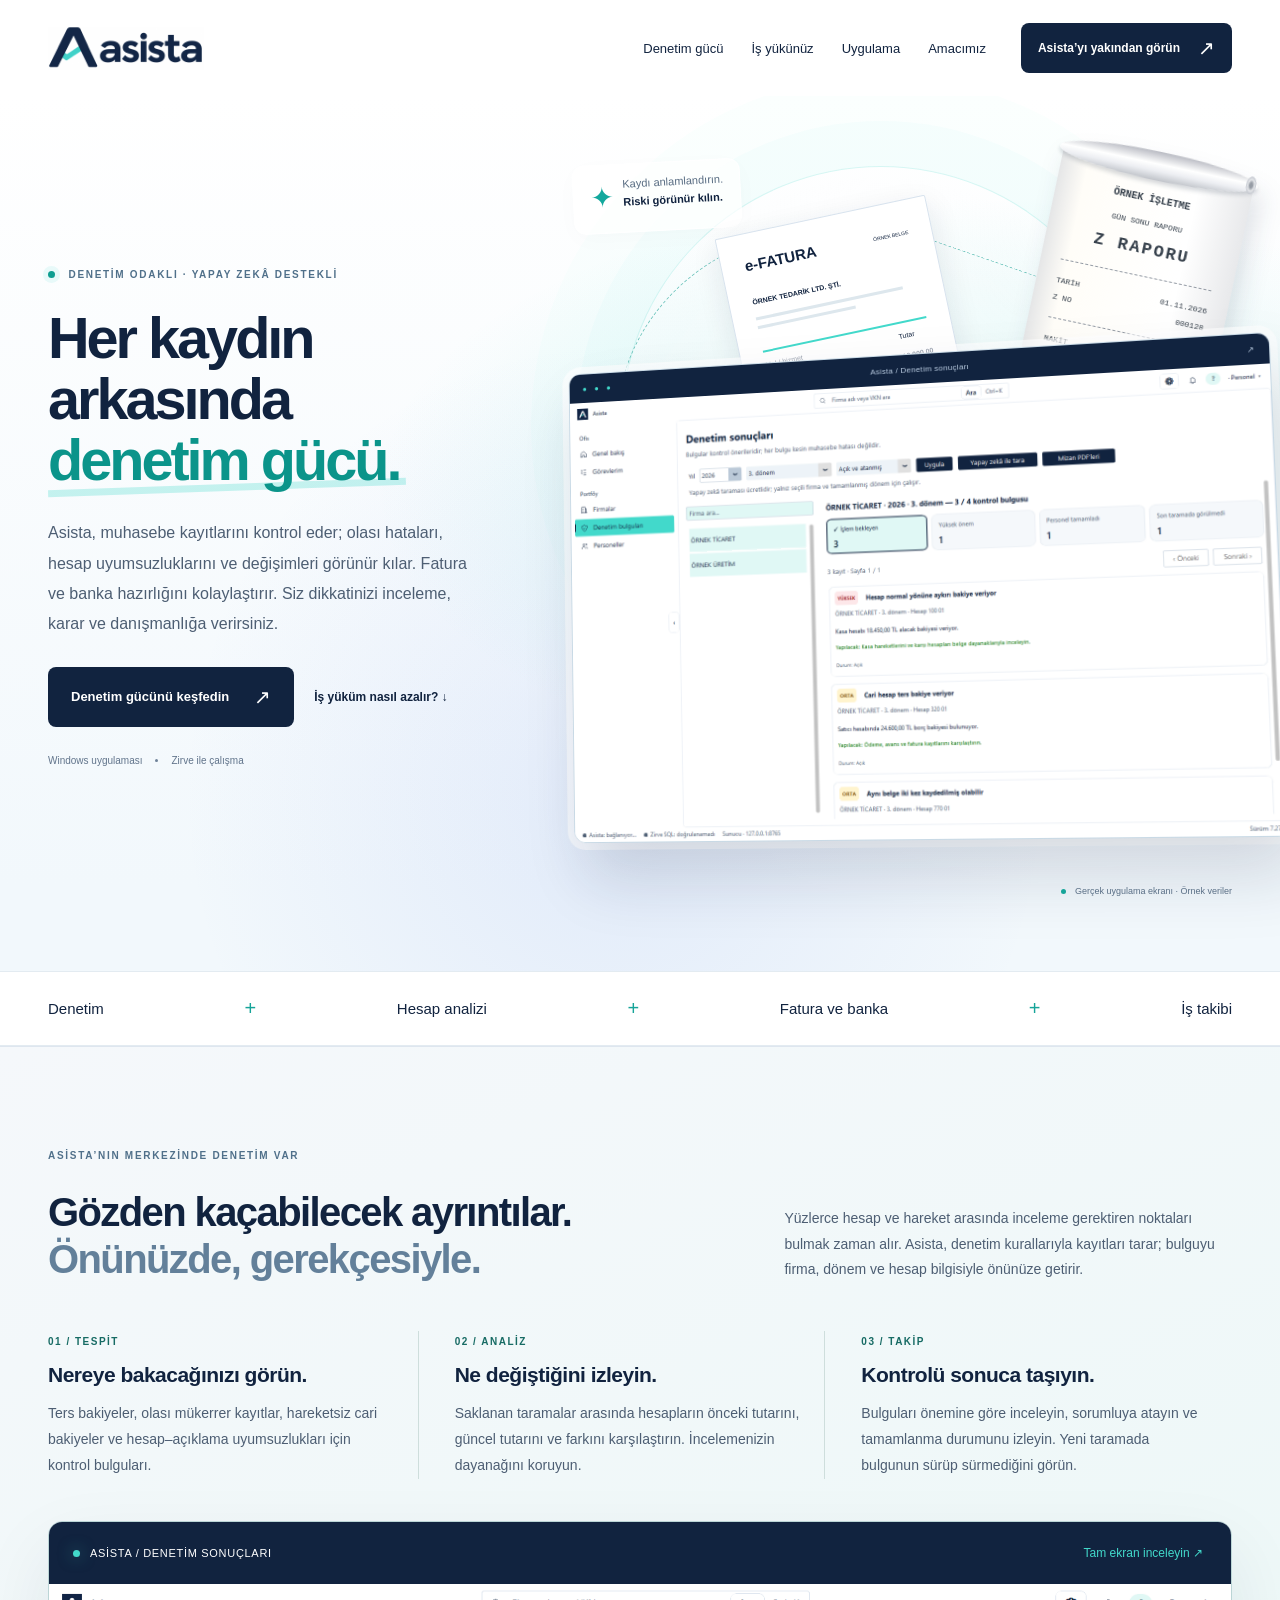
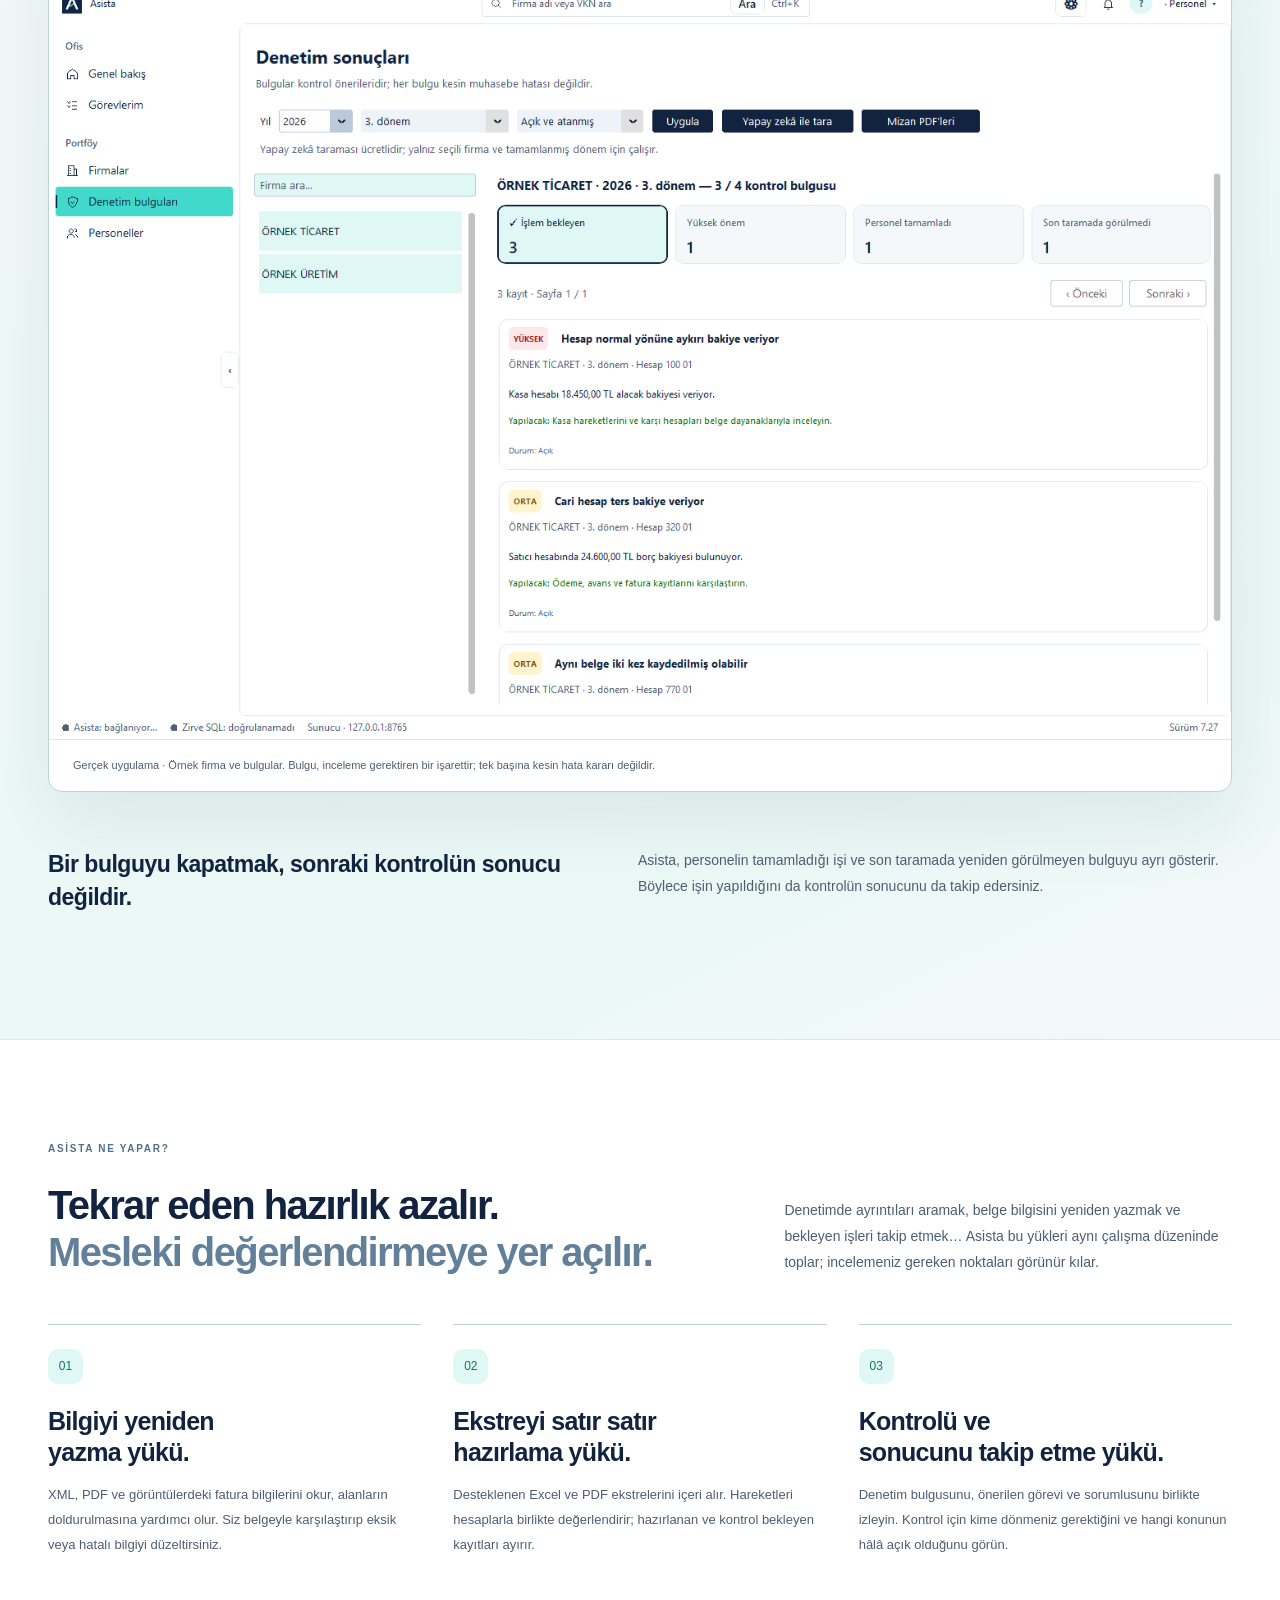
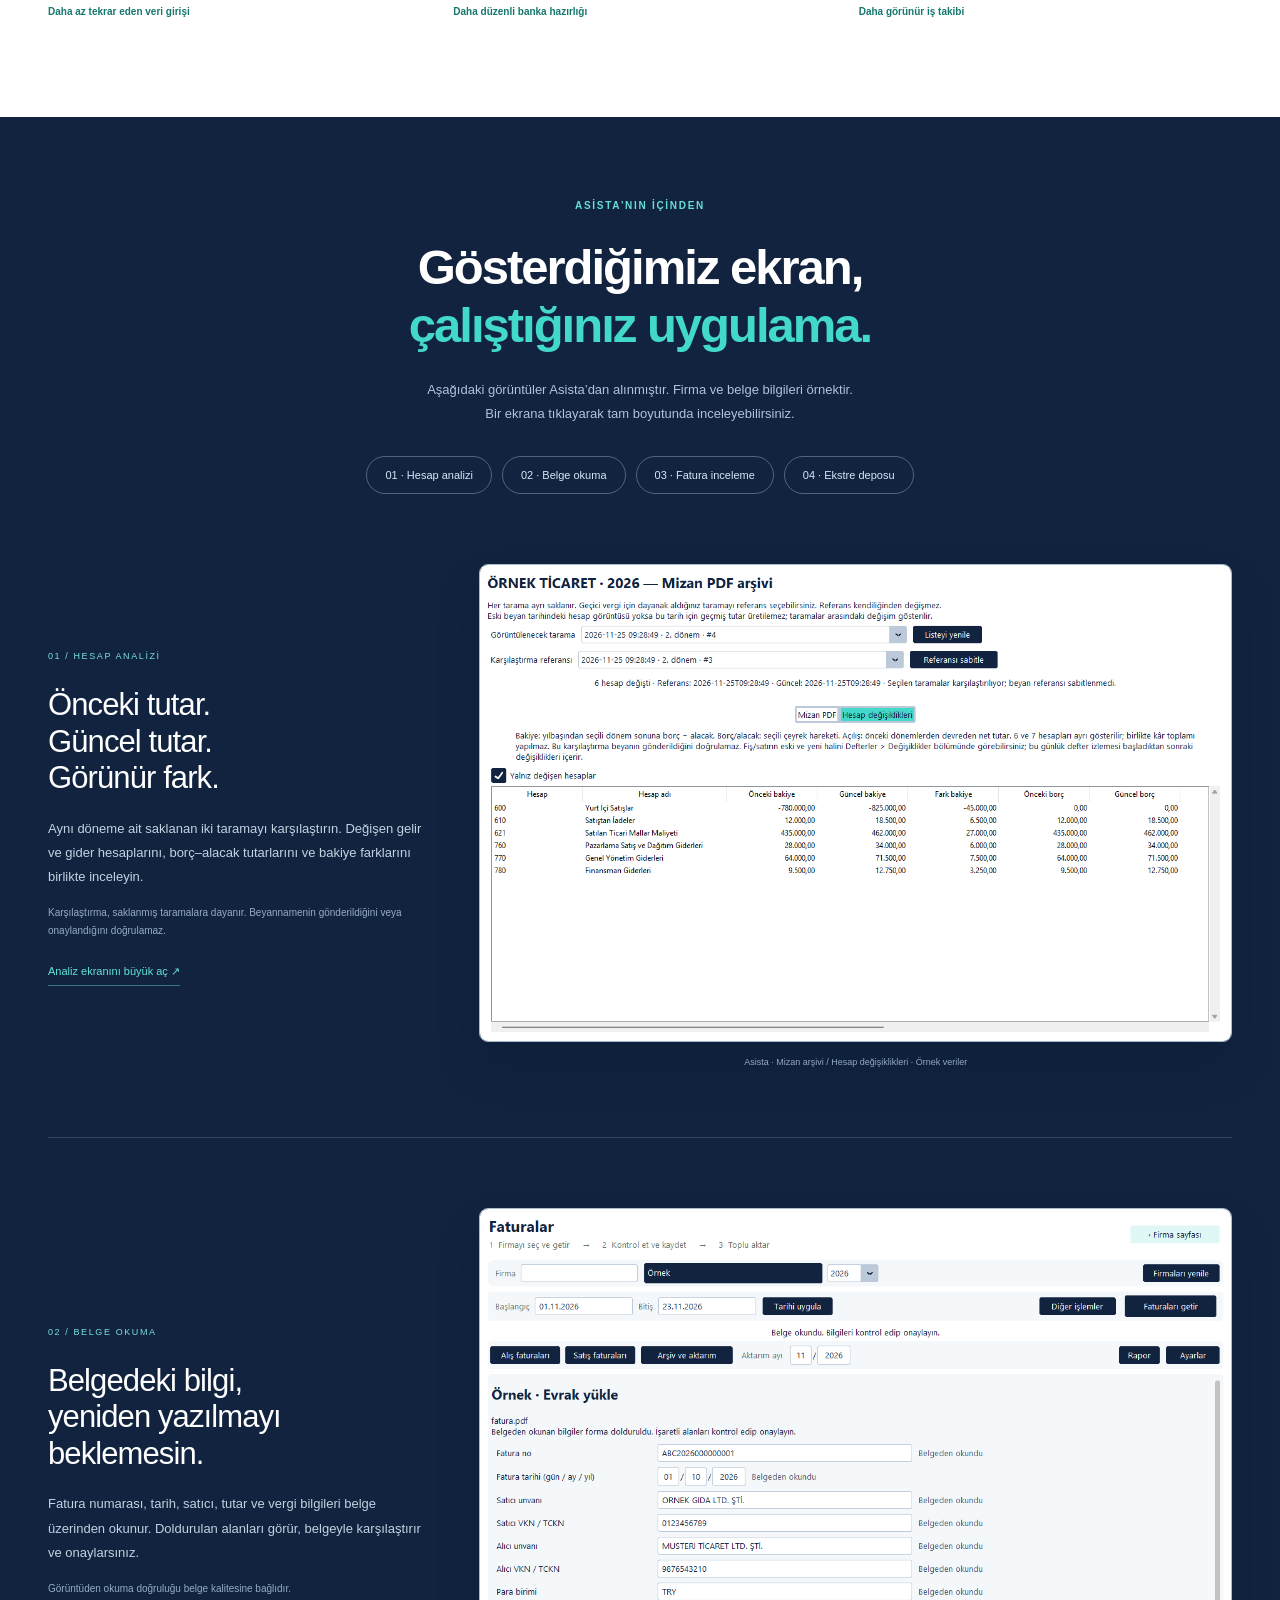
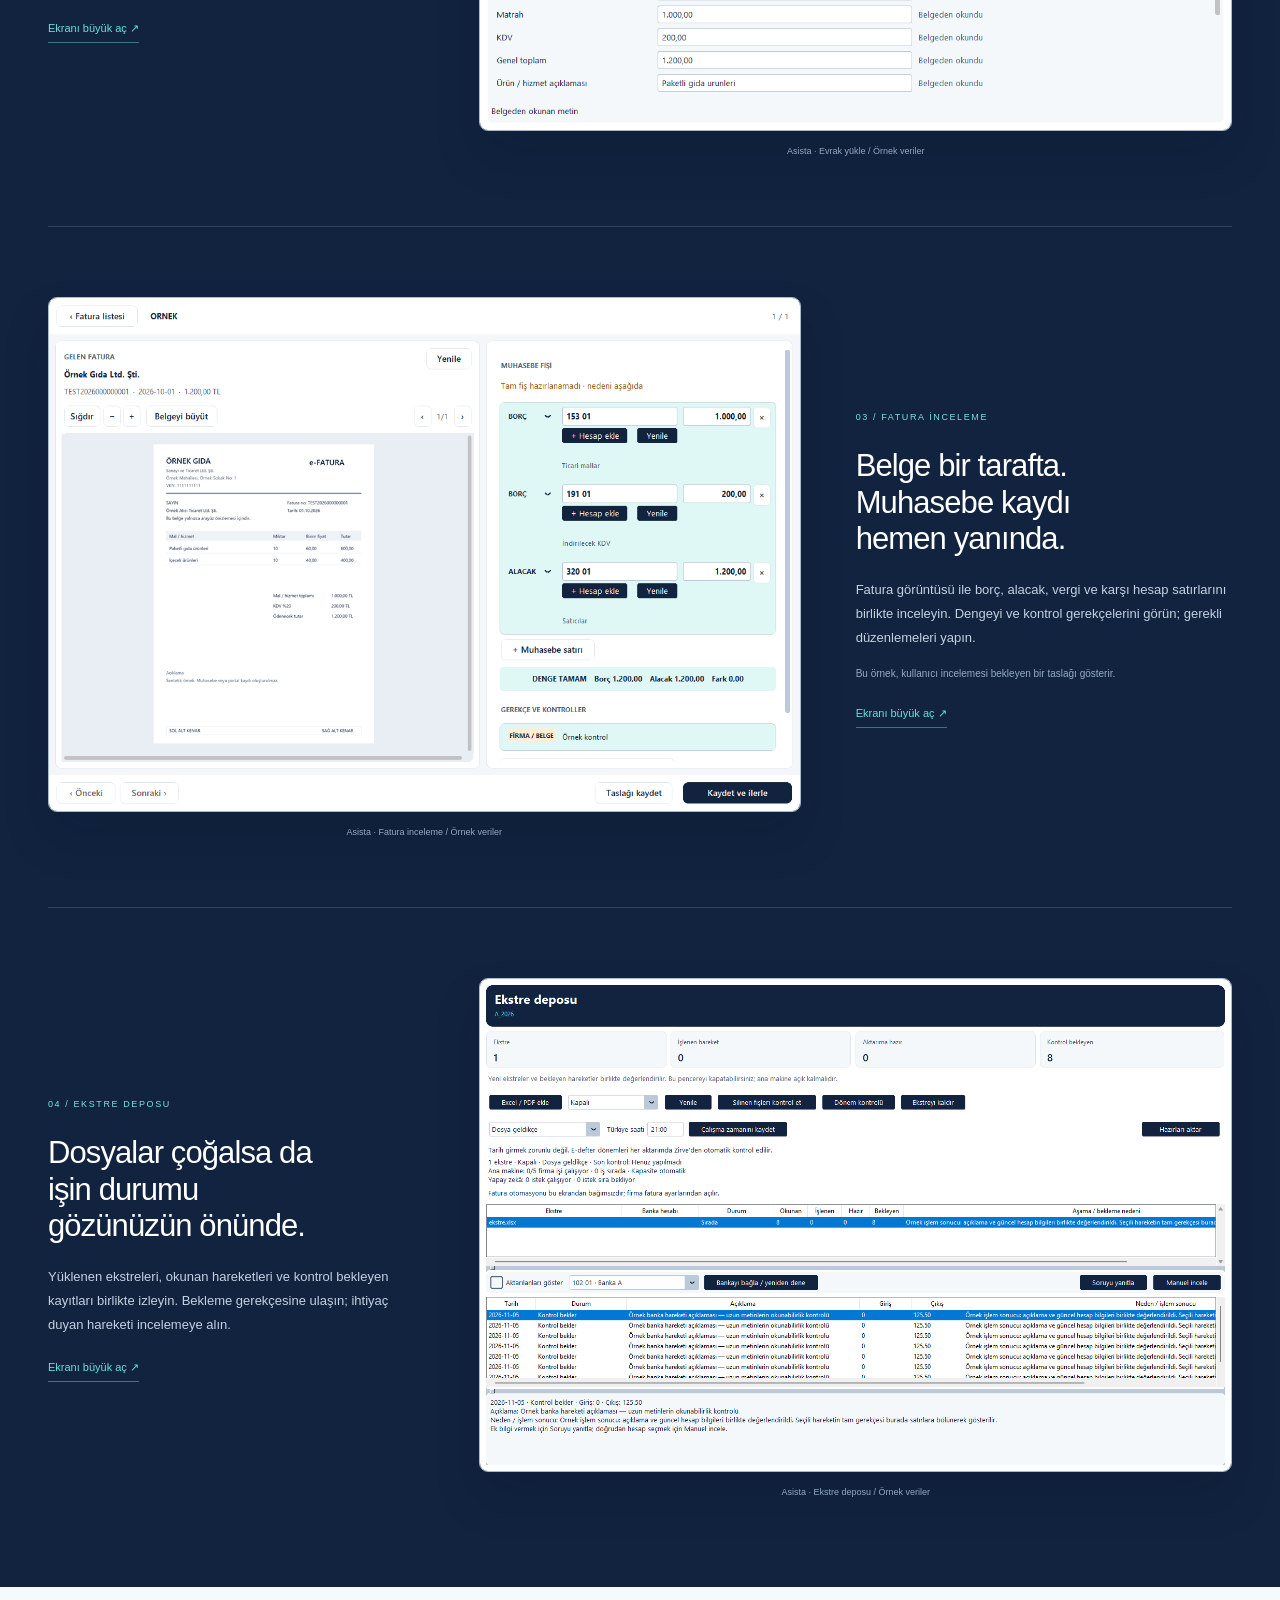
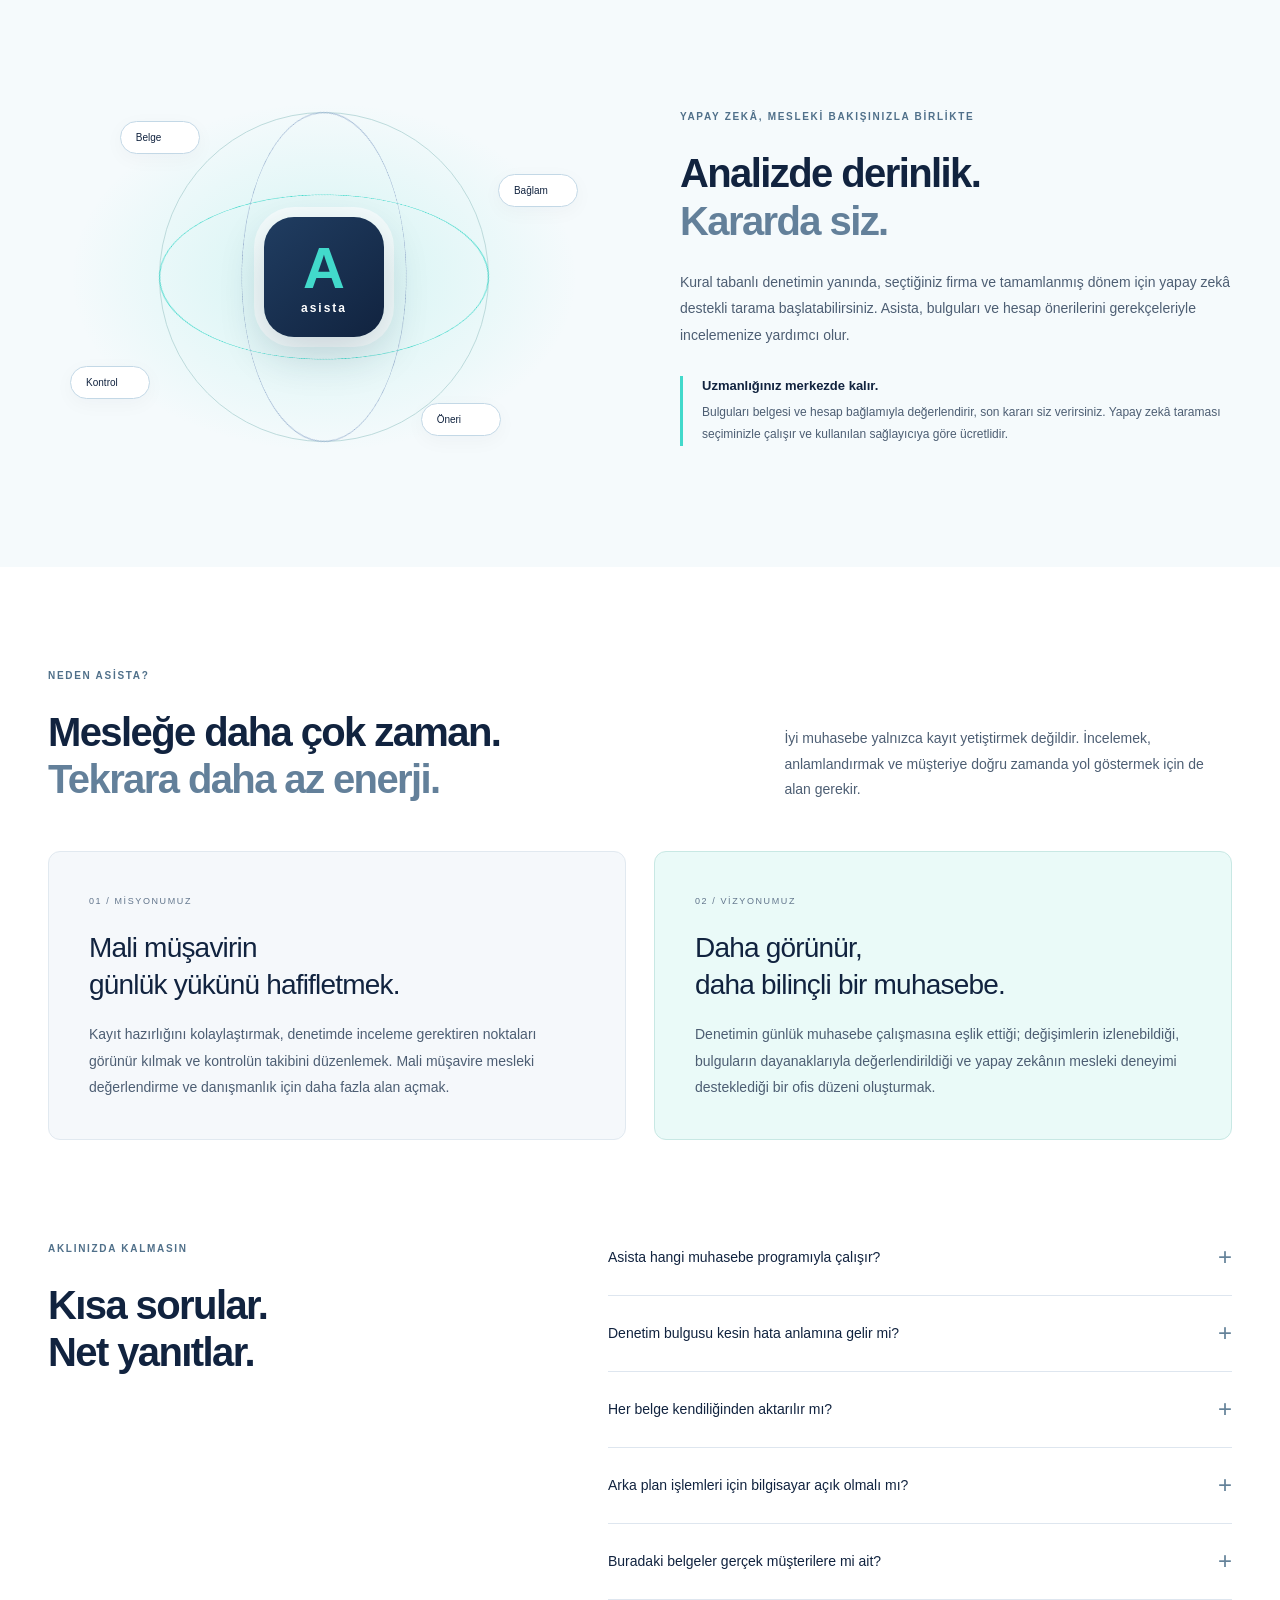
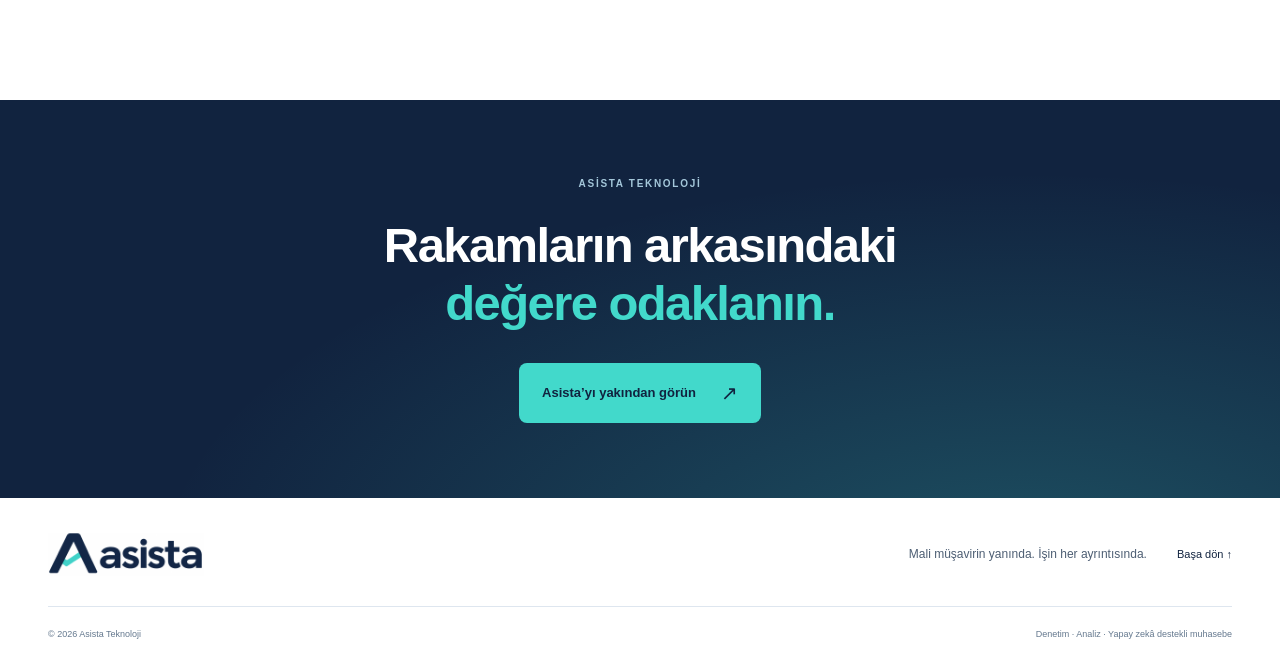
==== commit de787ab0: "Make audit and account analysis central to Asista presentation" ====
--- a/index.html
+++ b/index.html
@@ -1,20 +1,28 @@
 <!doctype html>
-<html lang="tr"><head><meta charset="utf-8"><meta name="viewport" content="width=device-width,initial-scale=1"><title>Asista — Muhasebenin yükü hafiflesin.</title><meta name="description" content="Fatura ve ekstre hazırlığından hesap önerilerine: Asista, mali müşavirlerin tekrar eden işlerini kolaylaştıran yapay zekâ destekli muhasebe yardımcısıdır."><meta name="theme-color" content="#11233F"><meta property="og:title" content="Asista — Muhasebenin yükü hafiflesin."><meta property="og:description" content="Belgeyi okuyun. Kaydı hazırlayın. Kontrolü elinizde tutun."><link rel="icon" href="mark.svg" type="image/svg+xml"><link rel="stylesheet" href="style.css"></head>
+<html lang="tr"><head><meta charset="utf-8"><meta name="viewport" content="width=device-width,initial-scale=1"><title>Asista — Muhasebenin her adımında denetim gücü.</title><meta name="description" content="Denetim bulguları, hesap analizi, fatura ve banka hazırlığı. Asista, mali müşavirlerin kontrol yükünü hafifleten yapay zekâ destekli muhasebe yardımcısıdır."><meta name="theme-color" content="#11233F"><meta property="og:title" content="Asista — Muhasebenin her adımında denetim gücü."><meta property="og:description" content="Kayıtları hazırlayın. Riskleri görün. Denetimi takip edin."><link rel="icon" href="mark.svg" type="image/svg+xml"><link rel="stylesheet" href="style.css"></head>
 <body><a class="skip" href="#icerik">İçeriğe geç</a>
-<header class="header wrap"><a href="#" class="brand" aria-label="Asista ana sayfa"><img src="assets/asista-logo.jpg" alt="Asista" width="180" height="120"></a><nav aria-label="Ana menü"><a href="#fayda">Neyi kolaylaştırır?</a><a href="#uygulama">Uygulama</a><a href="#amacimiz">Amacımız</a></nav><a class="button small" href="#uygulama">Asista’yı yakından görün <span aria-hidden="true">↗</span></a></header>
-<main id="icerik"><section class="hero"><div class="hero-glow" aria-hidden="true"></div><div class="wrap hero-grid"><div class="hero-copy"><p class="eyebrow"><span class="status-dot"></span> MALİ MÜŞAVİRLER İÇİN YAPAY ZEKÂ DESTEĞİ</p><h1>Muhasebenin yükü<br><span>hafiflesin.</span><br>Uzmanlığınız<br>öne çıksın.</h1><p class="lead">Belgeyi okumak, aynı bilgiyi tekrar yazmak, ekstreleri hazırlamak… Asista tekrar eden işleri kolaylaştırır. Size inceleme, karar ve müşterinize değer katma alanı açar.</p><div class="actions"><a class="button" href="#uygulama">Gerçek ekranları keşfedin <span aria-hidden="true">↗</span></a><a class="text-link" href="#fayda">İş yüküm nasıl azalır? ↓</a></div><div class="platforms"><span>Windows uygulaması</span><i></i><span>Zirve ile çalışma</span></div></div>
-<div class="hero-art"><div class="halo" aria-hidden="true"></div><div class="connecting-lines" aria-hidden="true"></div><div class="floating-label"><span>✦</span> Belgeden bilgiye.<br><b>Bilgiden kontrollü kayda.</b></div>
+<header class="header wrap"><a href="#" class="brand" aria-label="Asista ana sayfa"><img src="assets/asista-logo.jpg" alt="Asista" width="180" height="120"></a><nav aria-label="Ana menü"><a href="#denetim">Denetim gücü</a><a href="#fayda">İş yükünüz</a><a href="#uygulama">Uygulama</a><a href="#amacimiz">Amacımız</a></nav><a class="button small" href="#uygulama">Asista’yı yakından görün <span aria-hidden="true">↗</span></a></header>
+<main id="icerik"><section class="hero"><div class="hero-glow" aria-hidden="true"></div><div class="wrap hero-grid"><div class="hero-copy"><p class="eyebrow"><span class="status-dot"></span> DENETİM ODAKLI · YAPAY ZEKÂ DESTEKLİ</p><h1>Her kaydın<br>arkasında<br><span>denetim gücü.</span></h1><p class="lead">Asista, muhasebe kayıtlarını kontrol eder; olası hataları, hesap uyumsuzluklarını ve değişimleri görünür kılar. Fatura ve banka hazırlığını kolaylaştırır. Siz dikkatinizi inceleme, karar ve danışmanlığa verirsiniz.</p><div class="actions"><a class="button" href="#denetim">Denetim gücünü keşfedin <span aria-hidden="true">↗</span></a><a class="text-link" href="#fayda">İş yüküm nasıl azalır? ↓</a></div><div class="platforms"><span>Windows uygulaması</span><i></i><span>Zirve ile çalışma</span></div></div>
+<div class="hero-art"><div class="halo" aria-hidden="true"></div><div class="connecting-lines" aria-hidden="true"></div><div class="floating-label"><span>✦</span> Kaydı anlamlandırın.<br><b>Riski görünür kılın.</b></div>
 <div class="receipt" role="img" aria-label="Üstü hafif kıvrılmış, temsili bir Z raporu görseli"><div class="receipt-roll"></div><div class="receipt-paper"><span class="receipt-logo">ÖRNEK İŞLETME</span><p>GÜN SONU RAPORU<br><strong>Z RAPORU</strong></p><div class="receipt-rule"></div><div class="receipt-row"><span>TARİH</span><span>01.11.2026</span></div><div class="receipt-row"><span>Z NO</span><span>000128</span></div><div class="receipt-rule"></div><div class="receipt-row"><span>NAKİT</span><span>4.800,00</span></div><div class="receipt-row"><span>KREDİ KARTI</span><span>12.600,00</span></div><div class="receipt-rule"></div><div class="receipt-row receipt-total"><span>TOPLAM</span><span>17.400,00</span></div><p class="receipt-note">TEMSİLİ GÖRSEL<br>RESMÎ BELGE DEĞİLDİR</p><div class="barcode" aria-hidden="true"></div></div></div>
 <div class="mini-invoice" aria-hidden="true"><div><b>e-FATURA</b><span>ÖRNEK BELGE</span></div><p>ÖRNEK TEDARİK LTD. ŞTİ.</p><div class="paper-line"></div><div class="paper-line short"></div><div class="mini-table"><span>Mal / hizmet</span><span>Tutar</span><span>Ofis malzemeleri</span><b>10.000,00</b><span>KDV %20</span><b>2.000,00</b></div><div class="mini-total">12.000,00 <small>TL</small></div><small>TEMSİLİ FATURA</small></div>
-<a class="hero-screen" href="assets/belge-okuma.png" target="_blank" rel="noopener" aria-label="Gerçek Asista belge okuma ekranını büyük aç"><div class="window-bar"><span class="window-dots">● ● ●</span><span>Asista / Belge okuma</span><span>↗</span></div><img src="assets/belge-okuma.png" width="1180" height="820" alt="Asista uygulamasında PDF’den okunan fatura numarası, tarih, satıcı, matrah ve KDV alanları; örnek firma verileri."></a><div class="screen-note"><span></span> Gerçek uygulama ekranı · Örnek veriler</div></div></div></section>
-<div class="intro-strip"><div class="wrap"><span>Faturalar</span><i>+</i><span>Banka ekstreleri</span><i>+</i><span>Hesap önerileri</span><i>+</i><span>Kontrollü aktarım</span></div></div>
-<section class="section wrap benefits" id="fayda"><div class="section-head"><div><p class="eyebrow">ASİSTA NE YAPAR?</p><h2>Tekrar eden hazırlık azalır.<br><span>Mesleki değerlendirmeye yer açılır.</span></h2></div><p>Asista, fatura ve banka belgelerini muhasebe kaydına hazırlamanıza yardımcı olur. Okunan bilgileri, hesap önerilerini ve kontrol bekleyen kayıtları görünür kılar.</p></div><div class="benefit-grid"><article><span class="benefit-number">01</span><h3>Bilgiyi yeniden<br>yazma yükü.</h3><p>XML, PDF ve görüntülerdeki fatura bilgilerini okur, alanların doldurulmasına yardımcı olur. Siz belgeyle karşılaştırıp eksik veya hatalı bilgiyi düzeltirsiniz.</p><span class="result">Daha az tekrar eden veri girişi</span></article><article><span class="benefit-number">02</span><h3>Ekstreyi satır satır<br>hazırlama yükü.</h3><p>Desteklenen Excel ve PDF ekstrelerini içeri alır. Hareketleri hesaplarla birlikte değerlendirir; hazırlanan ve kontrol bekleyen kayıtları ayırır.</p><span class="result">Daha düzenli banka hazırlığı</span></article><article><span class="benefit-number">03</span><h3>Hesabı ve kaydın<br>durumunu arama yükü.</h3><p>Hesap önerilerini ve gerekçelerini incelemenize yardımcı olur. Hangi kaydın beklediğini, hazırlandığını veya aktarıldığını aynı çalışma düzeninde takip edersiniz.</p><span class="result">Daha görünür iş takibi</span></article></div></section>
-<section class="product-section" id="uygulama"><div class="wrap"><div class="product-heading"><p class="eyebrow">ASİSTA’NIN İÇİNDEN</p><h2>Gösterdiğimiz ekran,<br><span>çalıştığınız uygulama.</span></h2><p>Aşağıdaki görüntüler Asista’dan alınmıştır. Firma ve belge bilgileri örnektir.<br>Bir ekrana tıklayarak tam boyutunda inceleyebilirsiniz.</p></div><nav class="screen-nav" aria-label="Uygulama ekranları"><a href="#belge">01 · Belge okuma</a><a href="#fatura">02 · Fatura inceleme</a><a href="#banka">03 · Ekstre deposu</a></nav>
-<article class="showcase" id="belge"><div class="showcase-copy"><span class="chapter">01 / BELGE OKUMA</span><h3>Belgedeki bilgi,<br>yeniden yazılmayı<br>beklemesin.</h3><p>Fatura numarası, tarih, satıcı, tutar ve vergi bilgileri belge üzerinden okunur. Doldurulan alanları görür, belgeyle karşılaştırır ve onaylarsınız.</p><p class="small-note">Görüntüden okuma doğruluğu belge kalitesine bağlıdır.</p><a href="assets/belge-okuma.png" target="_blank" rel="noopener">Ekranı büyük aç ↗</a></div><figure><a href="assets/belge-okuma.png" target="_blank" rel="noopener"><img src="assets/belge-okuma.png" width="1180" height="820" loading="lazy" alt="Asista evrak yükleme ekranında PDF’den doldurulmuş örnek fatura alanları"></a><figcaption>Asista · Evrak yükle / Örnek veriler</figcaption></figure></article>
-<article class="showcase reverse" id="fatura"><div class="showcase-copy"><span class="chapter">02 / FATURA İNCELEME</span><h3>Belge bir tarafta.<br>Muhasebe kaydı<br>hemen yanında.</h3><p>Fatura görüntüsü ile borç, alacak, vergi ve karşı hesap satırlarını birlikte inceleyin. Dengeyi ve kontrol gerekçelerini görün; gerekli düzenlemeleri yapın.</p><p class="small-note">Bu örnek, kullanıcı incelemesi bekleyen bir taslağı gösterir.</p><a href="assets/fatura-inceleme.png" target="_blank" rel="noopener">Ekranı büyük aç ↗</a></div><figure><a href="assets/fatura-inceleme.png" target="_blank" rel="noopener"><img src="assets/fatura-inceleme.png" width="1200" height="820" loading="lazy" alt="Asista’da fatura görüntüsü ve muhasebe fişi yan yana; örnek taslakta inceleme uyarısı ve borç alacak dengesi"></a><figcaption>Asista · Fatura inceleme / Örnek veriler</figcaption></figure></article>
-<article class="showcase" id="banka"><div class="showcase-copy"><span class="chapter">03 / EKSTRE DEPOSU</span><h3>Dosyalar çoğalsa da<br>işin durumu<br>gözünüzün önünde.</h3><p>Yüklenen ekstreleri, okunan hareketleri ve kontrol bekleyen kayıtları birlikte izleyin. Bekleme gerekçesine ulaşın; ihtiyaç duyan hareketi incelemeye alın.</p><a href="assets/ekstre-deposu.png" target="_blank" rel="noopener">Ekranı büyük aç ↗</a></div><figure><a href="assets/ekstre-deposu.png" target="_blank" rel="noopener"><img src="assets/ekstre-deposu.png" width="1450" height="950" loading="lazy" alt="Asista ekstre deposunda özet sayıları, dosya durumu, hareketler ve bekleme gerekçeleri; örnek veriler"></a><figcaption>Asista · Ekstre deposu / Örnek veriler</figcaption></figure></article></div></section>
-<section class="intelligence section"><div class="wrap ai-grid"><div class="ai-art" aria-hidden="true"><div class="ai-orbit one"></div><div class="ai-orbit two"></div><div class="ai-orbit three"></div><div class="ai-core">A<span>asista</span></div><span class="ai-node n1">Belge</span><span class="ai-node n2">Bağlam</span><span class="ai-node n3">Öneri</span><span class="ai-node n4">Kontrol</span></div><div><p class="eyebrow">YAPAY ZEKÂ, MESLEKİ BAKIŞINIZLA BİRLİKTE</p><h2>Hazırlıkta destek.<br><span>Kararda siz.</span></h2><p class="ai-text">Asista, belge ve işlem bağlamından yararlanarak hesap önerileri hazırlar. Öneriyi gerekçesiyle görmenizi, belirsiz noktaları fark etmenizi ve kaydı düzenlemenizi sağlar.</p><div class="ai-boundary"><b>Uzmanlığınız merkezde kalır.</b><p>Vergisel değerlendirme, hesabın uygunluğu ve son kontrol mali müşavirin sorumluluğundadır. Yapay zekâ önerileri hatasızlık garantisi taşımaz.</p></div></div></div></section>
-<section class="section wrap purpose" id="amacimiz"><div class="section-head"><div><p class="eyebrow">NEDEN ASİSTA?</p><h2>Mesleğe daha çok zaman.<br><span>Tekrara daha az enerji.</span></h2></div><p>İyi muhasebe yalnızca kayıt yetiştirmek değildir. İncelemek, anlamlandırmak ve müşteriye doğru zamanda yol göstermek için de alan gerekir.</p></div><div class="purpose-grid"><article><span>01 / MİSYONUMUZ</span><h3>Mali müşavirin<br>günlük yükünü hafifletmek.</h3><p>Belge hazırlığı, tekrar eden veri girişi ve kayıt takibini kolaylaştırarak mali müşavirlerin uzmanlık gerektiren işlere daha fazla odaklanmasına yardımcı olmak.</p></article><article><span>02 / VİZYONUMUZ</span><h3>Daha görünür,<br>daha bilinçli bir muhasebe.</h3><p>Yapay zekâ desteğinin mesleki deneyimle birlikte çalıştığı; her önerinin dayanağının görülebildiği ve ofiste işin durumunun kolayca takip edildiği bir çalışma düzeni oluşturmak.</p></article></div></section>
-<section class="faq wrap"><div><p class="eyebrow">AKLINIZDA KALMASIN</p><h2>Kısa sorular.<br>Net yanıtlar.</h2></div><div><details><summary>Asista hangi muhasebe programıyla çalışır?<span>+</span></summary><p>Mevcut Windows uygulaması Zirve muhasebe altyapısıyla çalışır. Kurulumda firma bağlantısı, hesap planı ve erişim yetkileri tanımlanır.</p></details><details><summary>Her belge kendiliğinden aktarılır mı?<span>+</span></summary><p>İşleyiş otomasyon ayarlarına ve kayıt kontrollerine bağlıdır. Eksik veya belirsiz kayıtlar inceleme bekler; hazırlanan fişleri düzenleyebilirsiniz.</p></details><details><summary>Arka plan işlemleri için bilgisayar açık olmalı mı?<span>+</span></summary><p>Evet. Arka plan işlerinin çalışması için ofisin ana makinesi ve Asista servisi açık olmalıdır. Terminaller kendi ana makinelerine bağlanır.</p></details><details><summary>Buradaki belgeler gerçek müşterilere mi ait?<span>+</span></summary><p>Hayır. Uygulama ekranları gerçektir; gösterilen firma ve işlem verileri örnektir. Fatura ve Z raporu kompozisyonları tanıtım amaçlıdır. Z raporu görseli, ayrı bir Z raporu işleme özelliği vaadi değildir.</p></details></div></section>
+<a class="hero-screen" href="assets/denetim-sonuclari.png" target="_blank" rel="noopener" aria-label="Gerçek Asista denetim sonuçları ekranını büyük aç"><div class="window-bar"><span class="window-dots">● ● ●</span><span>Asista / Denetim sonuçları</span><span>↗</span></div><img src="assets/denetim-sonuclari.png" width="1440" height="920" alt="Asista denetim ekranında işlem bekleyen bulgular, önem düzeyleri ve yapılacak kontroller; örnek veriler."></a><div class="screen-note"><span></span> Gerçek uygulama ekranı · Örnek veriler</div></div></div></section>
+<div class="intro-strip"><div class="wrap"><span>Denetim</span><i>+</i><span>Hesap analizi</span><i>+</i><span>Fatura ve banka</span><i>+</i><span>İş takibi</span></div></div>
+
+<section class="audit-section section" id="denetim"><div class="wrap">
+<div class="section-head"><div><p class="eyebrow">ASİSTA’NIN MERKEZİNDE DENETİM VAR</p><h2>Gözden kaçabilecek ayrıntılar.<br><span>Önünüzde, gerekçesiyle.</span></h2></div><p>Yüzlerce hesap ve hareket arasında inceleme gerektiren noktaları bulmak zaman alır. Asista, denetim kurallarıyla kayıtları tarar; bulguyu firma, dönem ve hesap bilgisiyle önünüze getirir.</p></div>
+<div class="audit-capabilities"><article><span>01 / TESPİT</span><h3>Nereye bakacağınızı görün.</h3><p>Ters bakiyeler, olası mükerrer kayıtlar, hareketsiz cari bakiyeler ve hesap–açıklama uyumsuzlukları için kontrol bulguları.</p></article><article><span>02 / ANALİZ</span><h3>Ne değiştiğini izleyin.</h3><p>Saklanan taramalar arasında hesapların önceki tutarını, güncel tutarını ve farkını karşılaştırın. İncelemenizin dayanağını koruyun.</p></article><article><span>03 / TAKİP</span><h3>Kontrolü sonuca taşıyın.</h3><p>Bulguları önemine göre inceleyin, sorumluya atayın ve tamamlanma durumunu izleyin. Yeni taramada bulgunun sürüp sürmediğini görün.</p></article></div>
+<figure class="audit-feature"><div class="audit-feature-bar"><span><i></i> ASİSTA / DENETİM SONUÇLARI</span><a href="assets/denetim-sonuclari.png" target="_blank" rel="noopener">Tam ekran inceleyin ↗</a></div><a href="assets/denetim-sonuclari.png" target="_blank" rel="noopener"><img src="assets/denetim-sonuclari.png" width="1440" height="920" loading="lazy" alt="Gerçek Asista denetim ekranında örnek kasa ters bakiyesi, cari ters bakiye ve mükerrer kayıt bulguları"></a><figcaption>Gerçek uygulama · Örnek firma ve bulgular. Bulgu, inceleme gerektiren bir işarettir; tek başına kesin hata kararı değildir.</figcaption></figure>
+<div class="audit-follow"><b>Bir bulguyu kapatmak, sonraki kontrolün sonucu değildir.</b><p>Asista, personelin tamamladığı işi ve son taramada yeniden görülmeyen bulguyu ayrı gösterir. Böylece işin yapıldığını da kontrolün sonucunu da takip edersiniz.</p></div>
+</div></section>
+<section class="section wrap benefits" id="fayda"><div class="section-head"><div><p class="eyebrow">ASİSTA NE YAPAR?</p><h2>Tekrar eden hazırlık azalır.<br><span>Mesleki değerlendirmeye yer açılır.</span></h2></div><p>Denetimde ayrıntıları aramak, belge bilgisini yeniden yazmak ve bekleyen işleri takip etmek… Asista bu yükleri aynı çalışma düzeninde toplar; incelemeniz gereken noktaları görünür kılar.</p></div><div class="benefit-grid"><article><span class="benefit-number">01</span><h3>Bilgiyi yeniden<br>yazma yükü.</h3><p>XML, PDF ve görüntülerdeki fatura bilgilerini okur, alanların doldurulmasına yardımcı olur. Siz belgeyle karşılaştırıp eksik veya hatalı bilgiyi düzeltirsiniz.</p><span class="result">Daha az tekrar eden veri girişi</span></article><article><span class="benefit-number">02</span><h3>Ekstreyi satır satır<br>hazırlama yükü.</h3><p>Desteklenen Excel ve PDF ekstrelerini içeri alır. Hareketleri hesaplarla birlikte değerlendirir; hazırlanan ve kontrol bekleyen kayıtları ayırır.</p><span class="result">Daha düzenli banka hazırlığı</span></article><article><span class="benefit-number">03</span><h3>Kontrolü ve<br>sonucunu takip etme yükü.</h3><p>Denetim bulgusunu, önerilen görevi ve sorumlusunu birlikte izleyin. Kontrol için kime dönmeniz gerektiğini ve hangi konunun hâlâ açık olduğunu görün.</p><span class="result">Daha görünür iş takibi</span></article></div></section>
+<section class="product-section" id="uygulama"><div class="wrap"><div class="product-heading"><p class="eyebrow">ASİSTA’NIN İÇİNDEN</p><h2>Gösterdiğimiz ekran,<br><span>çalıştığınız uygulama.</span></h2><p>Aşağıdaki görüntüler Asista’dan alınmıştır. Firma ve belge bilgileri örnektir.<br>Bir ekrana tıklayarak tam boyutunda inceleyebilirsiniz.</p></div><nav class="screen-nav" aria-label="Uygulama ekranları"><a href="#analiz">01 · Hesap analizi</a><a href="#belge">02 · Belge okuma</a><a href="#fatura">03 · Fatura inceleme</a><a href="#banka">04 · Ekstre deposu</a></nav>
+<article class="showcase" id="analiz"><div class="showcase-copy"><span class="chapter">01 / HESAP ANALİZİ</span><h3>Önceki tutar.<br>Güncel tutar.<br>Görünür fark.</h3><p>Aynı döneme ait saklanan iki taramayı karşılaştırın. Değişen gelir ve gider hesaplarını, borç–alacak tutarlarını ve bakiye farklarını birlikte inceleyin.</p><p class="small-note">Karşılaştırma, saklanmış taramalara dayanır. Beyannamenin gönderildiğini veya onaylandığını doğrulamaz.</p><a href="assets/hesap-analizi.png" target="_blank" rel="noopener">Analiz ekranını büyük aç ↗</a></div><figure><a href="assets/hesap-analizi.png" target="_blank" rel="noopener"><img src="assets/hesap-analizi.png" width="1200" height="760" loading="lazy" alt="Asista hesap değişiklikleri ekranında örnek gelir ve gider hesaplarının önceki tutarı, güncel tutarı ve farkı"></a><figcaption>Asista · Mizan arşivi / Hesap değişiklikleri · Örnek veriler</figcaption></figure></article>
+<article class="showcase" id="belge"><div class="showcase-copy"><span class="chapter">02 / BELGE OKUMA</span><h3>Belgedeki bilgi,<br>yeniden yazılmayı<br>beklemesin.</h3><p>Fatura numarası, tarih, satıcı, tutar ve vergi bilgileri belge üzerinden okunur. Doldurulan alanları görür, belgeyle karşılaştırır ve onaylarsınız.</p><p class="small-note">Görüntüden okuma doğruluğu belge kalitesine bağlıdır.</p><a href="assets/belge-okuma.png" target="_blank" rel="noopener">Ekranı büyük aç ↗</a></div><figure><a href="assets/belge-okuma.png" target="_blank" rel="noopener"><img src="assets/belge-okuma.png" width="1180" height="820" loading="lazy" alt="Asista evrak yükleme ekranında PDF’den doldurulmuş örnek fatura alanları"></a><figcaption>Asista · Evrak yükle / Örnek veriler</figcaption></figure></article>
+<article class="showcase reverse" id="fatura"><div class="showcase-copy"><span class="chapter">03 / FATURA İNCELEME</span><h3>Belge bir tarafta.<br>Muhasebe kaydı<br>hemen yanında.</h3><p>Fatura görüntüsü ile borç, alacak, vergi ve karşı hesap satırlarını birlikte inceleyin. Dengeyi ve kontrol gerekçelerini görün; gerekli düzenlemeleri yapın.</p><p class="small-note">Bu örnek, kullanıcı incelemesi bekleyen bir taslağı gösterir.</p><a href="assets/fatura-inceleme.png" target="_blank" rel="noopener">Ekranı büyük aç ↗</a></div><figure><a href="assets/fatura-inceleme.png" target="_blank" rel="noopener"><img src="assets/fatura-inceleme.png" width="1200" height="820" loading="lazy" alt="Asista’da fatura görüntüsü ve muhasebe fişi yan yana; örnek taslakta inceleme uyarısı ve borç alacak dengesi"></a><figcaption>Asista · Fatura inceleme / Örnek veriler</figcaption></figure></article>
+<article class="showcase" id="banka"><div class="showcase-copy"><span class="chapter">04 / EKSTRE DEPOSU</span><h3>Dosyalar çoğalsa da<br>işin durumu<br>gözünüzün önünde.</h3><p>Yüklenen ekstreleri, okunan hareketleri ve kontrol bekleyen kayıtları birlikte izleyin. Bekleme gerekçesine ulaşın; ihtiyaç duyan hareketi incelemeye alın.</p><a href="assets/ekstre-deposu.png" target="_blank" rel="noopener">Ekranı büyük aç ↗</a></div><figure><a href="assets/ekstre-deposu.png" target="_blank" rel="noopener"><img src="assets/ekstre-deposu.png" width="1450" height="950" loading="lazy" alt="Asista ekstre deposunda özet sayıları, dosya durumu, hareketler ve bekleme gerekçeleri; örnek veriler"></a><figcaption>Asista · Ekstre deposu / Örnek veriler</figcaption></figure></article></div></section>
+<section class="intelligence section"><div class="wrap ai-grid"><div class="ai-art" aria-hidden="true"><div class="ai-orbit one"></div><div class="ai-orbit two"></div><div class="ai-orbit three"></div><div class="ai-core">A<span>asista</span></div><span class="ai-node n1">Belge</span><span class="ai-node n2">Bağlam</span><span class="ai-node n3">Öneri</span><span class="ai-node n4">Kontrol</span></div><div><p class="eyebrow">YAPAY ZEKÂ, MESLEKİ BAKIŞINIZLA BİRLİKTE</p><h2>Analizde derinlik.<br><span>Kararda siz.</span></h2><p class="ai-text">Kural tabanlı denetimin yanında, seçtiğiniz firma ve tamamlanmış dönem için yapay zekâ destekli tarama başlatabilirsiniz. Asista, bulguları ve hesap önerilerini gerekçeleriyle incelemenize yardımcı olur.</p><div class="ai-boundary"><b>Uzmanlığınız merkezde kalır.</b><p>Bulguları belgesi ve hesap bağlamıyla değerlendirir, son kararı siz verirsiniz. Yapay zekâ taraması seçiminizle çalışır ve kullanılan sağlayıcıya göre ücretlidir.</p></div></div></div></section>
+<section class="section wrap purpose" id="amacimiz"><div class="section-head"><div><p class="eyebrow">NEDEN ASİSTA?</p><h2>Mesleğe daha çok zaman.<br><span>Tekrara daha az enerji.</span></h2></div><p>İyi muhasebe yalnızca kayıt yetiştirmek değildir. İncelemek, anlamlandırmak ve müşteriye doğru zamanda yol göstermek için de alan gerekir.</p></div><div class="purpose-grid"><article><span>01 / MİSYONUMUZ</span><h3>Mali müşavirin<br>günlük yükünü hafifletmek.</h3><p>Kayıt hazırlığını kolaylaştırmak, denetimde inceleme gerektiren noktaları görünür kılmak ve kontrolün takibini düzenlemek. Mali müşavire mesleki değerlendirme ve danışmanlık için daha fazla alan açmak.</p></article><article><span>02 / VİZYONUMUZ</span><h3>Daha görünür,<br>daha bilinçli bir muhasebe.</h3><p>Denetimin günlük muhasebe çalışmasına eşlik ettiği; değişimlerin izlenebildiği, bulguların dayanaklarıyla değerlendirildiği ve yapay zekânın mesleki deneyimi desteklediği bir ofis düzeni oluşturmak.</p></article></div></section>
+<section class="faq wrap"><div><p class="eyebrow">AKLINIZDA KALMASIN</p><h2>Kısa sorular.<br>Net yanıtlar.</h2></div><div><details><summary>Asista hangi muhasebe programıyla çalışır?<span>+</span></summary><p>Mevcut Windows uygulaması Zirve muhasebe altyapısıyla çalışır. Kurulumda firma bağlantısı, hesap planı ve erişim yetkileri tanımlanır.</p></details><details><summary>Denetim bulgusu kesin hata anlamına gelir mi?<span>+</span></summary><p>Hayır. Bulgu, inceleme gerektiren bir durumu gösterir. Asista önem düzeyini, hesabı ve önerilen kontrolü sunar; belge ve işlem bağlamıyla değerlendirmeyi mali müşavir yapar.</p></details><details><summary>Her belge kendiliğinden aktarılır mı?<span>+</span></summary><p>İşleyiş otomasyon ayarlarına ve kayıt kontrollerine bağlıdır. Eksik veya belirsiz kayıtlar inceleme bekler; hazırlanan fişleri düzenleyebilirsiniz.</p></details><details><summary>Arka plan işlemleri için bilgisayar açık olmalı mı?<span>+</span></summary><p>Evet. Arka plan işlerinin çalışması için ofisin ana makinesi ve Asista servisi açık olmalıdır. Terminaller kendi ana makinelerine bağlanır.</p></details><details><summary>Buradaki belgeler gerçek müşterilere mi ait?<span>+</span></summary><p>Hayır. Uygulama ekranları gerçektir; gösterilen firma ve işlem verileri örnektir. Fatura ve Z raporu kompozisyonları tanıtım amaçlıdır. Z raporu görseli, ayrı bir Z raporu işleme özelliği vaadi değildir.</p></details></div></section>
 <section class="closing"><div class="wrap"><p class="eyebrow">ASİSTA TEKNOLOJİ</p><h2>Rakamların arkasındaki<br><span>değere odaklanın.</span></h2><a class="button mint" href="#uygulama">Asista’yı yakından görün <span aria-hidden="true">↗</span></a></div></section></main>
-<footer class="footer wrap"><a class="brand" href="#" aria-label="Asista ana sayfa"><img src="assets/asista-logo.jpg" alt="Asista" width="180" height="120"></a><p>Mali müşavirin yanında. İşin her ayrıntısında.</p><a href="#">Başa dön ↑</a><div><span>© 2026 Asista Teknoloji</span><span>Windows · Zirve · Yapay zekâ destekli hazırlık</span></div></footer></body></html>
+<footer class="footer wrap"><a class="brand" href="#" aria-label="Asista ana sayfa"><img src="assets/asista-logo.jpg" alt="Asista" width="180" height="120"></a><p>Mali müşavirin yanında. İşin her ayrıntısında.</p><a href="#">Başa dön ↑</a><div><span>© 2026 Asista Teknoloji</span><span>Denetim · Analiz · Yapay zekâ destekli muhasebe</span></div></footer></body></html>
--- a/style.css
+++ b/style.css
@@ -1,6 +1,12 @@
 :root{--navy:#11233f;--teal:#42d9cb;--muted:#4d5e73;--line:#dee6ef;--soft:#f5f8fb;font-family:'Segoe UI',Arial,sans-serif;color:var(--navy);scroll-behavior:smooth}*{box-sizing:border-box}body{margin:0;background:#fff}a{color:inherit;text-decoration:none}a:focus-visible,summary:focus-visible{outline:3px solid #147f76;outline-offset:6px}.wrap{width:min(1280px,calc(100% - 96px));margin-inline:auto}.skip{position:absolute;top:-80px;left:20px;padding:16px;background:var(--navy);color:#fff;z-index:100}.skip:focus{top:12px}.header{height:96px;display:flex;align-items:center;gap:35px;position:relative;z-index:3}.brand{position:relative;width:156px;height:43px;overflow:hidden;display:block;flex-shrink:0}.brand img{position:absolute;left:-12px;top:-39px;width:180px;height:120px}.header nav{display:flex;align-items:center;gap:28px;font-size:13px;margin-left:auto}.header nav a:hover{color:#087a72}.button{display:inline-flex;align-items:center;justify-content:center;gap:25px;background:var(--navy);border:1px solid transparent;color:#fff;padding:17px 22px;min-height:52px;border-radius:8px;font-size:13px;font-weight:650;transition:transform .25s,box-shadow .25s}.button:hover{transform:translateY(-3px);box-shadow:0 10px 24px #11233f20}.button span{font-size:20px;font-weight:400}.button.small{padding:12px 16px;min-height:44px;font-size:12px;gap:18px}.button.mint{background:var(--teal);color:var(--navy)}.hero{position:relative;isolation:isolate;overflow:hidden;background:linear-gradient(180deg,#fff,#f2f8fc 90%);padding:40px 0 75px}.hero-glow{position:absolute;inset:0;z-index:-1;background:radial-gradient(ellipse at 75% 45%,#42d9cb30,transparent 43%),radial-gradient(ellipse at 48% 80%,#547be51c,transparent 46%)}.hero-grid{display:grid;grid-template-columns:43% 57%;align-items:center;min-height:650px}.hero-copy{position:relative;z-index:2;animation:rise .8s both}.eyebrow{font-size:10px;letter-spacing:1.7px;line-height:1.8;font-weight:700;margin:0 0 24px;color:#50708a}.status-dot{display:inline-block;width:7px;height:7px;border-radius:50%;background:#0f9e91;box-shadow:0 0 0 5px #42d9cb1b;margin-right:9px}h1{font-size:clamp(42px,4.5vw,65px);line-height:1.06;letter-spacing:-3px;font-weight:650;margin:0 0 27px}h1>span{color:#0b948a;position:relative}h1>span:after{content:'';position:absolute;bottom:1px;height:7px;background:#42d9cb4a;left:0;right:-7px;z-index:-1;transform:rotate(-2deg)}.lead{font-size:16px;line-height:1.9;color:var(--muted);max-width:435px;margin:0 0 27px}.actions{display:flex;flex-wrap:wrap;align-items:center;gap:20px}.text-link{font-size:12px;font-weight:600}.platforms{display:flex;gap:13px;align-items:center;font-size:10px;color:#61748b;margin-top:28px}.platforms i{width:3px;height:3px;background:#6f8299;border-radius:50%}.hero-art{height:620px;position:relative;isolation:isolate;margin-left:-6px;animation:rise 1s .12s both}.halo{position:absolute;width:520px;height:520px;border:1px solid #42d9cb36;border-radius:50%;left:70px;top:30px;box-shadow:0 0 0 45px #42d9cb08,0 0 0 90px #42d9cb05;background:radial-gradient(ellipse,#fff8,transparent 68%);z-index:-2}.connecting-lines{position:absolute;inset:110px 15px 100px 40px;border-top:1px dashed #78c8c1;border-left:1px dashed #78c8c1;border-radius:40%;transform:rotate(19deg);z-index:-1}.floating-label{position:absolute;top:26px;left:22px;font-size:11px;line-height:1.6;color:#586c82;transform:rotate(-3deg);background:#ffffffb0;border:1px solid #fff;padding:11px 16px;border-radius:12px;box-shadow:0 6px 25px #11233f05}.floating-label>span{float:left;margin-right:10px;font-size:28px;color:#13a89d}.floating-label b{font-weight:600;color:var(--navy)}.hero-screen{position:absolute;left:4px;right:-38px;top:215px;transform:perspective(1300px) rotateY(-8deg) rotateX(3deg) rotateZ(-2deg);border:1px solid #c8d9e5;border-radius:12px;overflow:hidden;box-shadow:12px 35px 65px #11233f27,0 0 0 7px #ffffff99;transition:transform .6s;background:white;z-index:3}.hero-screen:hover{transform:perspective(1300px) rotateY(-2deg) rotateX(0) rotateZ(-1deg)}.hero-screen>img{display:block;width:100%;height:auto}.window-bar{height:30px;background:#11233f;display:flex;align-items:center;justify-content:space-between;padding:0 14px;color:#bed0e5;font-size:8px;letter-spacing:.3px}.window-dots{font-size:8px;letter-spacing:3px;color:#42d9cb}.screen-note{position:absolute;bottom:-55px;right:0;font-size:9px;color:#586e85;z-index:4}.screen-note span{display:inline-block;width:5px;height:5px;background:#16a499;border-radius:50%;margin-right:6px}.receipt{position:absolute;right:12px;top:22px;width:194px;transform:rotate(12deg);filter:drop-shadow(8px 15px 12px #11233f20);z-index:2}.receipt-roll{position:absolute;top:-10px;left:-4px;right:-4px;height:29px;border-radius:50%;background:linear-gradient(180deg,#b9bbc3,#fff 43%,#eceef2 68%,#c1c4ca);box-shadow:0 3px 4px #27354930;z-index:2}.receipt-roll:after{content:'';position:absolute;right:2px;top:5px;height:18px;width:10px;border-radius:50%;background:radial-gradient(ellipse,#969ca5 20%,#e4e6e9 45%,#c2c6ce 70%)}.receipt-paper{position:relative;background:linear-gradient(90deg,#e5e6e7,#fffdf8 14%,#fff 72%,#e8e9eb);padding:28px 20px 22px;font-family:'Courier New',monospace;color:#37414c;font-size:8px;clip-path:polygon(0 0,100% 0,100% 97%,95% 100%,90% 97%,85% 100%,80% 97%,75% 100%,70% 97%,65% 100%,60% 97%,55% 100%,50% 97%,45% 100%,40% 97%,35% 100%,30% 97%,25% 100%,20% 97%,15% 100%,10% 97%,5% 100%,0 97%)}.receipt-logo{display:block;text-align:center;font-size:10px;font-weight:bold;margin:5px 0 12px}.receipt-paper>p{text-align:center;line-height:1.7}.receipt-paper strong{font-size:17px;letter-spacing:2px;display:block;margin-top:5px}.receipt-rule{border-top:1px dashed #9299a3;margin:12px 0}.receipt-row{display:flex;justify-content:space-between;padding:4px 0;gap:10px}.receipt-total{font-weight:bold;font-size:10px}.receipt-note{font-size:6px;margin-top:16px}.barcode{height:20px;background:repeating-linear-gradient(90deg,#25334c 0 1px,transparent 1px 3px,#25334c 3px 5px,transparent 5px 6px,#25334c 6px 7px,transparent 7px 11px);width:100px;margin:12px auto 0;opacity:.5}.mini-invoice{position:absolute;top:78px;left:190px;width:215px;height:277px;padding:23px;background:#fff;transform:rotate(-12deg);box-shadow:0 10px 30px #11233f19;border:1px solid #d8e3ee;z-index:1;border-radius:2px;font-size:7px}.mini-invoice>div:first-child{display:flex;justify-content:space-between;align-items:center;gap:6px}.mini-invoice>div:first-child b{font-size:15px}.mini-invoice>div:first-child span{font-size:5px}.mini-invoice p{margin:25px 0 12px;font-size:7px;font-weight:bold}.paper-line{height:3px;background:#dde7ed;margin-bottom:6px;width:90%}.paper-line.short{width:60%}.mini-table{display:grid;grid-template-columns:1fr auto;gap:13px 7px;margin-top:22px;padding-top:9px;border-top:2px solid #42d9cb}.mini-table b{font-weight:600}.mini-invoice .mini-total{font-size:21px;text-align:right;margin-top:24px;letter-spacing:-.7px}.mini-total small{font-size:8px}.mini-invoice>small{display:block;font-size:5px;color:#75879a;margin-top:23px;letter-spacing:1px}.intro-strip{border-top:1px solid #e3ebf1;border-bottom:1px solid #e3ebf1;background:#fff}.intro-strip .wrap{display:flex;justify-content:space-between;align-items:center;gap:15px;padding-block:25px;font-size:15px;font-weight:500}.intro-strip i{color:#16a499;font-style:normal;font-size:20px;font-weight:300}.section{padding-block:100px}h2{font-size:40px;line-height:1.18;font-weight:550;letter-spacing:-1.6px;margin:0}h2 span{color:#63809a}.section-head{display:grid;grid-template-columns:1.5fr 1fr;gap:65px;align-items:end;margin-bottom:48px}.section-head>p{font-size:14px;line-height:1.85;color:var(--muted);margin:0}.benefit-grid{display:grid;grid-template-columns:repeat(3,1fr);gap:32px}.benefit-grid article{border-top:1px solid #bccddb;padding-top:24px}.benefit-number{display:grid;place-items:center;width:35px;height:35px;border-radius:10px;background:#e0f8f5;color:#0b756c;font-size:12px}.benefit-grid h3{font-size:25px;line-height:1.25;letter-spacing:-.7px;font-weight:550;margin:22px 0 15px}.benefit-grid p{color:var(--muted);font-size:13px;line-height:1.9;min-height:100px;margin:0}.result{display:block;font-size:10px;font-weight:650;color:#16776f;margin-top:23px}.product-section{background:var(--navy);color:white;padding-block:80px 20px;overflow:hidden}.product-heading{text-align:center}.product-heading .eyebrow{color:#67dfd4}.product-heading h2{font-size:49px;letter-spacing:-2px}.product-heading h2 span{color:#42d9cb}.product-heading>p:last-child{font-size:13px;line-height:1.85;color:#afc3d9;margin-top:23px}.screen-nav{display:flex;justify-content:center;gap:10px;margin-top:30px}.screen-nav a{padding:12px 18px;border:1px solid #4c6680;border-radius:24px;font-size:11px;color:#d6e7f6;transition:background .2s}.screen-nav a:hover{background:#203d61}.showcase{display:grid;grid-template-columns:.8fr 1.6fr;gap:55px;align-items:center;padding-block:70px;border-bottom:1px solid #2f465f}.showcase:last-child{border-bottom:0}.showcase.reverse{grid-template-columns:1.6fr .8fr}.showcase.reverse .showcase-copy{grid-column:2;grid-row:1}.showcase.reverse figure{grid-column:1;grid-row:1}.chapter{font-size:9px;letter-spacing:1.6px;color:#79e3d9}.showcase-copy h3{font-size:31px;line-height:1.18;font-weight:450;letter-spacing:-.9px;margin:24px 0 20px}.showcase-copy p{font-size:13px;color:#c3d2e1;line-height:1.85;margin:0}.showcase-copy p.small-note{font-size:10px;color:#95acc4;margin-top:15px}.showcase-copy>a{display:inline-block;font-size:11px;color:#63e3d5;border-bottom:1px solid #38777d;padding-bottom:7px;margin-top:24px}.showcase figure{margin:0;min-width:0}.showcase img{width:100%;height:auto;display:block;border-radius:9px;border:1px solid #a6bccb;box-shadow:0 25px 45px #050f242b;transition:transform .4s}.showcase img:hover{transform:translateY(-5px)}.showcase figcaption{font-size:9px;color:#91a9c4;text-align:center;margin-top:15px}.intelligence{position:relative;overflow:hidden;background:#f5fafc}.ai-grid{display:grid;grid-template-columns:1fr 1fr;gap:80px;align-items:center}.ai-art{height:380px;position:relative;isolation:isolate;background:radial-gradient(ellipse,#42d9cb30,transparent 65%)}.ai-core{position:absolute;top:130px;left:calc(50% - 60px);width:120px;height:120px;border-radius:30px;background:linear-gradient(140deg,#203d61,#11233f);color:#42d9cb;box-shadow:0 16px 45px #11233f30,0 0 0 10px #ffffff9c;display:flex;align-items:center;justify-content:center;flex-direction:column;font-size:58px;font-weight:650;line-height:1}.ai-core span{font-size:12px;letter-spacing:2px;color:white;margin-top:5px}.ai-orbit{position:absolute;left:calc(50% - 165px);top:25px;width:330px;height:330px;border:1px solid #bddbdc;border-radius:50%}.ai-orbit.two{transform:rotateX(60deg) rotateZ(-20deg);border-color:#42d9cb}.ai-orbit.three{transform:rotateY(60deg) rotateZ(20deg);border-color:#9eb5d2}.ai-node{position:absolute;min-width:80px;padding:10px 15px;border:1px solid #c3d8e6;background:#fff;border-radius:20px;font-size:10px;box-shadow:0 5px 20px #11233f09}.n1{top:34px;left:13%}.n2{top:87px;right:4%}.n3{bottom:31px;right:18%}.n4{bottom:68px;left:4%}.ai-text{color:var(--muted);font-size:14px;line-height:1.9;margin-top:24px}.ai-boundary{border-left:3px solid #42d9cb;padding-left:19px;margin-top:28px}.ai-boundary b{font-size:13px}.ai-boundary p{font-size:12px;color:var(--muted);line-height:1.8;margin:8px 0 0}.purpose-grid{display:grid;grid-template-columns:1fr 1fr;gap:28px}.purpose-grid article{padding:38px 40px;background:#f5f8fb;border:1px solid #e1e9f0;border-radius:12px}.purpose-grid article:last-child{background:#eafaf8;border-color:#c8e8e4}.purpose-grid article>span{font-size:9px;letter-spacing:1.6px;color:#61748b}.purpose-grid h3{font-size:28px;font-weight:500;letter-spacing:-.8px;line-height:1.3;margin:22px 0 18px}.purpose-grid p{font-size:14px;line-height:1.9;color:var(--muted);margin:0}.faq{display:grid;grid-template-columns:1fr 1.3fr;gap:80px;padding-bottom:100px}.faq details{border-bottom:1px solid var(--line);padding:20px 0}.faq details:first-child{padding-top:0}.faq summary{list-style:none;display:flex;justify-content:space-between;gap:20px;cursor:pointer;font-size:14px;min-height:35px;align-items:center}.faq summary::-webkit-details-marker{display:none}.faq summary span{font-size:24px;color:#648299;transition:transform .2s}.faq details[open] summary span{transform:rotate(45deg)}.faq details p{color:var(--muted);font-size:13px;line-height:1.85;margin-bottom:0}.closing{padding:75px 0;background:radial-gradient(ellipse at 80% 120%,#42d9cb40,transparent 60%),#11233f;color:white;text-align:center;overflow:hidden}.closing h2{font-size:49px}.closing h2 span{color:#42d9cb}.closing .eyebrow{color:#a4c7da}.closing .button{margin-top:30px}.footer{display:flex;flex-wrap:wrap;align-items:center;gap:30px;padding-block:35px 25px}.footer>p{margin-left:auto;font-size:12px;color:var(--muted)}.footer>a:last-of-type{font-size:11px}.footer>div{width:100%;border-top:1px solid var(--line);padding-top:22px;display:flex;justify-content:space-between;gap:20px;font-size:9px;color:#64788e}[id]{scroll-margin-top:28px}@keyframes rise{from{opacity:0;transform:translateY(24px)}to{opacity:1;transform:translateY(0)}}@keyframes shimmer{0%,100%{opacity:.65}50%{opacity:1}}.halo,.ai-orbit{animation:shimmer 5s ease-in-out 1}@supports(animation-timeline:view()){.benefit-grid article,.showcase,.purpose-grid article{animation:rise linear both;animation-timeline:view();animation-range:entry 0% entry 16%}}
 @media(min-width:1500px){.hero-grid{min-height:720px}.hero-art{height:660px}.hero-screen{top:235px}.screen-note{bottom:-25px}}
 @media(max-width:1100px){.wrap{width:calc(100% - 56px)}.header{gap:20px}.header nav{gap:20px}.header .button{font-size:11px}.hero{padding-top:20px}.hero-grid{grid-template-columns:45% 55%;min-height:670px}.hero-art{height:600px}.hero-screen{left:0;right:-20px;top:230px}.hero-copy h1{font-size:50px;letter-spacing:-2.5px}.lead{font-size:14px;max-width:380px}.receipt{width:170px;right:0;top:45px}.receipt-paper{padding-inline:15px}.mini-invoice{left:110px;top:100px;width:185px}.floating-label{left:8px;top:25px;font-size:9px}.screen-note{bottom:15px;font-size:8px}.halo{width:430px;height:430px;left:15px;top:70px}.section-head{gap:40px}h2{font-size:35px}.showcase{gap:35px}.showcase-copy h3{font-size:27px}.ai-grid{gap:45px}.purpose-grid article{padding:32px}.benefit-grid{gap:24px}}
-@media(max-width:800px){.wrap{width:calc(100% - 40px)}.header{height:80px}.header nav{display:none}.header .button{margin-left:auto;font-size:10px;padding:10px 12px;gap:12px}.brand{width:137px;height:37px}.brand img{width:160px;height:auto;left:-11px;top:-35px}.hero{padding-top:30px;padding-bottom:55px}.hero-grid{grid-template-columns:1fr;min-height:0}.hero-copy h1{font-size:clamp(42px,8vw,60px);line-height:1.08;letter-spacing:-2px}.hero-copy h1 br:nth-of-type(2){display:none}.hero-copy h1>span:after{height:5px}.lead{font-size:15px;max-width:550px;margin-bottom:24px}.eyebrow{font-size:8px;letter-spacing:1.2px}.actions{gap:20px}.actions .button{font-size:12px;min-height:48px;padding:14px 18px}.platforms{margin-top:22px;font-size:9px}.hero-art{width:100%;height:630px;max-width:620px;margin:30px auto 0}.hero-screen{left:10px;right:3px;top:210px;transform:perspective(1400px) rotateY(-5deg) rotateZ(-2deg)}.receipt{right:20px;top:20px;width:175px}.mini-invoice{left:calc(50% - 100px);top:75px;width:190px}.floating-label{top:15px;left:12px}.screen-note{bottom:-5px;right:5px}.halo{left:calc(50% - 210px);top:35px}.intro-strip .wrap{font-size:11px;gap:10px;padding-block:22px;flex-wrap:wrap;justify-content:center}.intro-strip i{font-size:15px}.section{padding-block:65px}.section-head{grid-template-columns:1fr;gap:22px;margin-bottom:35px}h2{font-size:32px}.section-head>p{font-size:14px}.benefit-grid{grid-template-columns:1fr;gap:30px}.benefit-grid article{padding-top:22px}.benefit-grid h3{font-size:25px;margin-top:16px}.benefit-grid h3 br{display:none}.benefit-grid p{min-height:0;font-size:14px}.result{margin-top:16px}.product-section{padding-top:55px}.product-heading h2{font-size:36px;letter-spacing:-1.4px}.product-heading>p:last-child{font-size:12px}.product-heading br{display:none}.product-heading h2 br{display:block}.screen-nav{flex-wrap:wrap;gap:7px;margin-top:25px}.screen-nav a{font-size:9px;padding:10px 12px}.showcase,.showcase.reverse{grid-template-columns:1fr;gap:25px;padding-block:45px}.showcase.reverse .showcase-copy,.showcase.reverse figure{grid-column:auto;grid-row:auto}.showcase-copy h3{font-size:28px}.showcase-copy h3 br{display:none}.showcase-copy p{font-size:13px}.showcase-copy>a{margin-top:16px}.showcase figcaption{font-size:8px}.ai-grid{grid-template-columns:1fr;gap:25px}.ai-art{height:340px;max-width:430px;width:100%;margin:auto}.ai-orbit{width:290px;height:290px;left:calc(50% - 145px);top:20px}.ai-core{top:105px}.ai-node{font-size:9px;min-width:70px}.n4{bottom:40px}.n3{bottom:20px}.purpose-grid{grid-template-columns:1fr;gap:18px}.purpose-grid article{padding:30px 26px}.purpose-grid h3{font-size:26px}.purpose-grid p{font-size:13px}.faq{grid-template-columns:1fr;gap:30px;padding-bottom:65px}.faq summary{font-size:13px}.closing{padding-block:55px}.closing h2{font-size:35px}.footer{gap:20px}.footer>p{flex-basis:100%;margin:0;font-size:11px}.footer>div{font-size:8px;flex-wrap:wrap;line-height:1.8}.footer>a:last-of-type{margin-left:auto}}
+@media(max-width:800px){.wrap{width:calc(100% - 40px)}.header{height:80px}.header nav{display:none}.header .button{margin-left:auto;font-size:10px;padding:10px 12px;gap:12px}.brand{width:137px;height:37px}.brand img{width:160px;height:auto;left:-11px;top:-35px}.hero{padding-top:30px;padding-bottom:55px}.hero-grid{grid-template-columns:1fr;min-height:0}.hero-copy h1{font-size:clamp(42px,8vw,60px);line-height:1.08;letter-spacing:-2px}.hero-copy h1>span:after{height:5px}.lead{font-size:15px;max-width:550px;margin-bottom:24px}.eyebrow{font-size:8px;letter-spacing:1.2px}.actions{gap:20px}.actions .button{font-size:12px;min-height:48px;padding:14px 18px}.platforms{margin-top:22px;font-size:9px}.hero-art{width:100%;height:630px;max-width:620px;margin:30px auto 0}.hero-screen{left:10px;right:3px;top:210px;transform:perspective(1400px) rotateY(-5deg) rotateZ(-2deg)}.receipt{right:20px;top:20px;width:175px}.mini-invoice{left:calc(50% - 100px);top:75px;width:190px}.floating-label{top:15px;left:12px}.screen-note{bottom:-5px;right:5px}.halo{left:calc(50% - 210px);top:35px}.intro-strip .wrap{font-size:11px;gap:10px;padding-block:22px;flex-wrap:wrap;justify-content:center}.intro-strip i{font-size:15px}.section{padding-block:65px}.section-head{grid-template-columns:1fr;gap:22px;margin-bottom:35px}h2{font-size:32px}.section-head>p{font-size:14px}.benefit-grid{grid-template-columns:1fr;gap:30px}.benefit-grid article{padding-top:22px}.benefit-grid h3{font-size:25px;margin-top:16px}.benefit-grid h3 br{display:none}.benefit-grid p{min-height:0;font-size:14px}.result{margin-top:16px}.product-section{padding-top:55px}.product-heading h2{font-size:36px;letter-spacing:-1.4px}.product-heading>p:last-child{font-size:12px}.product-heading br{display:none}.product-heading h2 br{display:block}.screen-nav{flex-wrap:wrap;gap:7px;margin-top:25px}.screen-nav a{font-size:9px;padding:10px 12px}.showcase,.showcase.reverse{grid-template-columns:1fr;gap:25px;padding-block:45px}.showcase.reverse .showcase-copy,.showcase.reverse figure{grid-column:auto;grid-row:auto}.showcase-copy h3{font-size:28px}.showcase-copy h3 br{display:none}.showcase-copy p{font-size:13px}.showcase-copy>a{margin-top:16px}.showcase figcaption{font-size:8px}.ai-grid{grid-template-columns:1fr;gap:25px}.ai-art{height:340px;max-width:430px;width:100%;margin:auto}.ai-orbit{width:290px;height:290px;left:calc(50% - 145px);top:20px}.ai-core{top:105px}.ai-node{font-size:9px;min-width:70px}.n4{bottom:40px}.n3{bottom:20px}.purpose-grid{grid-template-columns:1fr;gap:18px}.purpose-grid article{padding:30px 26px}.purpose-grid h3{font-size:26px}.purpose-grid p{font-size:13px}.faq{grid-template-columns:1fr;gap:30px;padding-bottom:65px}.faq summary{font-size:13px}.closing{padding-block:55px}.closing h2{font-size:35px}.footer{gap:20px}.footer>p{flex-basis:100%;margin:0;font-size:11px}.footer>div{font-size:8px;flex-wrap:wrap;line-height:1.8}.footer>a:last-of-type{margin-left:auto}}
 @media(max-width:450px){.hero-art{height:490px}.hero-screen{top:205px}.receipt{width:145px;right:5px;top:25px}.receipt-paper{font-size:6.5px;padding:25px 12px 20px}.receipt-row{gap:6px}.receipt-logo{font-size:8px}.receipt-total{font-size:8px}.receipt-paper strong{font-size:14px}.mini-invoice{width:160px;left:90px;top:65px;padding:18px;height:250px}.mini-invoice>div:first-child b{font-size:12px}.mini-invoice .mini-total{font-size:18px}.floating-label{font-size:8px;left:0;padding:9px 10px}.floating-label>span{font-size:20px}.screen-note{font-size:7px;bottom:0}.hero-copy h1{font-size:43px}.window-bar{height:24px;font-size:7px}.platforms{font-size:8px}.intro-strip .wrap{font-size:9px}.hero-art .halo{width:340px;height:340px;left:calc(50% - 170px)}}
+.hero-art{height:760px}.screen-note{bottom:0}
+@media(max-width:1100px){.hero-art{height:700px}}
+@media(max-width:800px){.hero-art{height:690px}}
+@media(max-width:450px){.hero-art{height:535px}}
+.audit-section{background:linear-gradient(155deg,#f5f8fb,#eaf8f6 80%,#f5f8fb);border-block:1px solid var(--line)}.audit-capabilities{display:grid;grid-template-columns:repeat(3,1fr);gap:36px;margin:48px 0 42px}.audit-capabilities article{padding:0 22px 0 0;border-right:1px solid #cededc}.audit-capabilities article:last-child{border:0}.audit-capabilities span{font-size:10px;letter-spacing:1.5px;color:#176b64;font-weight:700}.audit-capabilities h3{font-size:21px;letter-spacing:-.5px;margin:14px 0}.audit-capabilities p{font-size:14px;line-height:1.85;color:var(--muted);margin:0}.audit-feature{margin:0;border:1px solid #bbd5d6;border-radius:14px;overflow:hidden;box-shadow:0 30px 75px #11233f14;background:white}.audit-feature-bar{display:flex;justify-content:space-between;align-items:center;gap:16px;background:var(--navy);color:white;padding:20px 24px;font-size:11px;letter-spacing:.7px}.audit-feature-bar span{display:flex;align-items:center;gap:10px}.audit-feature-bar i{width:7px;height:7px;border-radius:50%;background:var(--teal);box-shadow:0 0 15px #42d9cb80}.audit-feature-bar a{font-size:12px;letter-spacing:0;color:var(--teal);padding:4px}.audit-feature img{display:block;width:100%;height:auto}.audit-feature figcaption{padding:16px 24px;font-size:11px;color:var(--muted);line-height:1.7;border-top:1px solid var(--line)}.audit-follow{display:grid;grid-template-columns:1fr 1.1fr;gap:50px;margin-top:32px;padding:24px 0}.audit-follow b{font-size:23px;line-height:1.45;letter-spacing:-.5px}.audit-follow p{margin:0;font-size:14px;line-height:1.85;color:var(--muted)}.screen-nav{flex-wrap:wrap}
+@media(max-width:800px){.audit-capabilities{grid-template-columns:1fr;gap:26px;margin:28px 0}.audit-capabilities article{border-right:0;border-bottom:1px solid #cededc;padding:0 0 24px}.audit-capabilities h3{font-size:21px}.audit-feature-bar{padding:16px 12px;font-size:8px;gap:8px}.audit-feature-bar a{font-size:10px}.audit-feature figcaption{padding:12px;font-size:10px}.audit-follow{grid-template-columns:1fr;gap:15px;margin-top:16px}.audit-follow b{font-size:21px}.header nav{gap:16px}}
 @media(prefers-reduced-motion:reduce){:root{scroll-behavior:auto}*,*:before,*:after{animation:none!important;transition:none!important}.hero-screen:hover{transform:perspective(1300px) rotateY(-8deg) rotateX(3deg) rotateZ(-2deg)}}
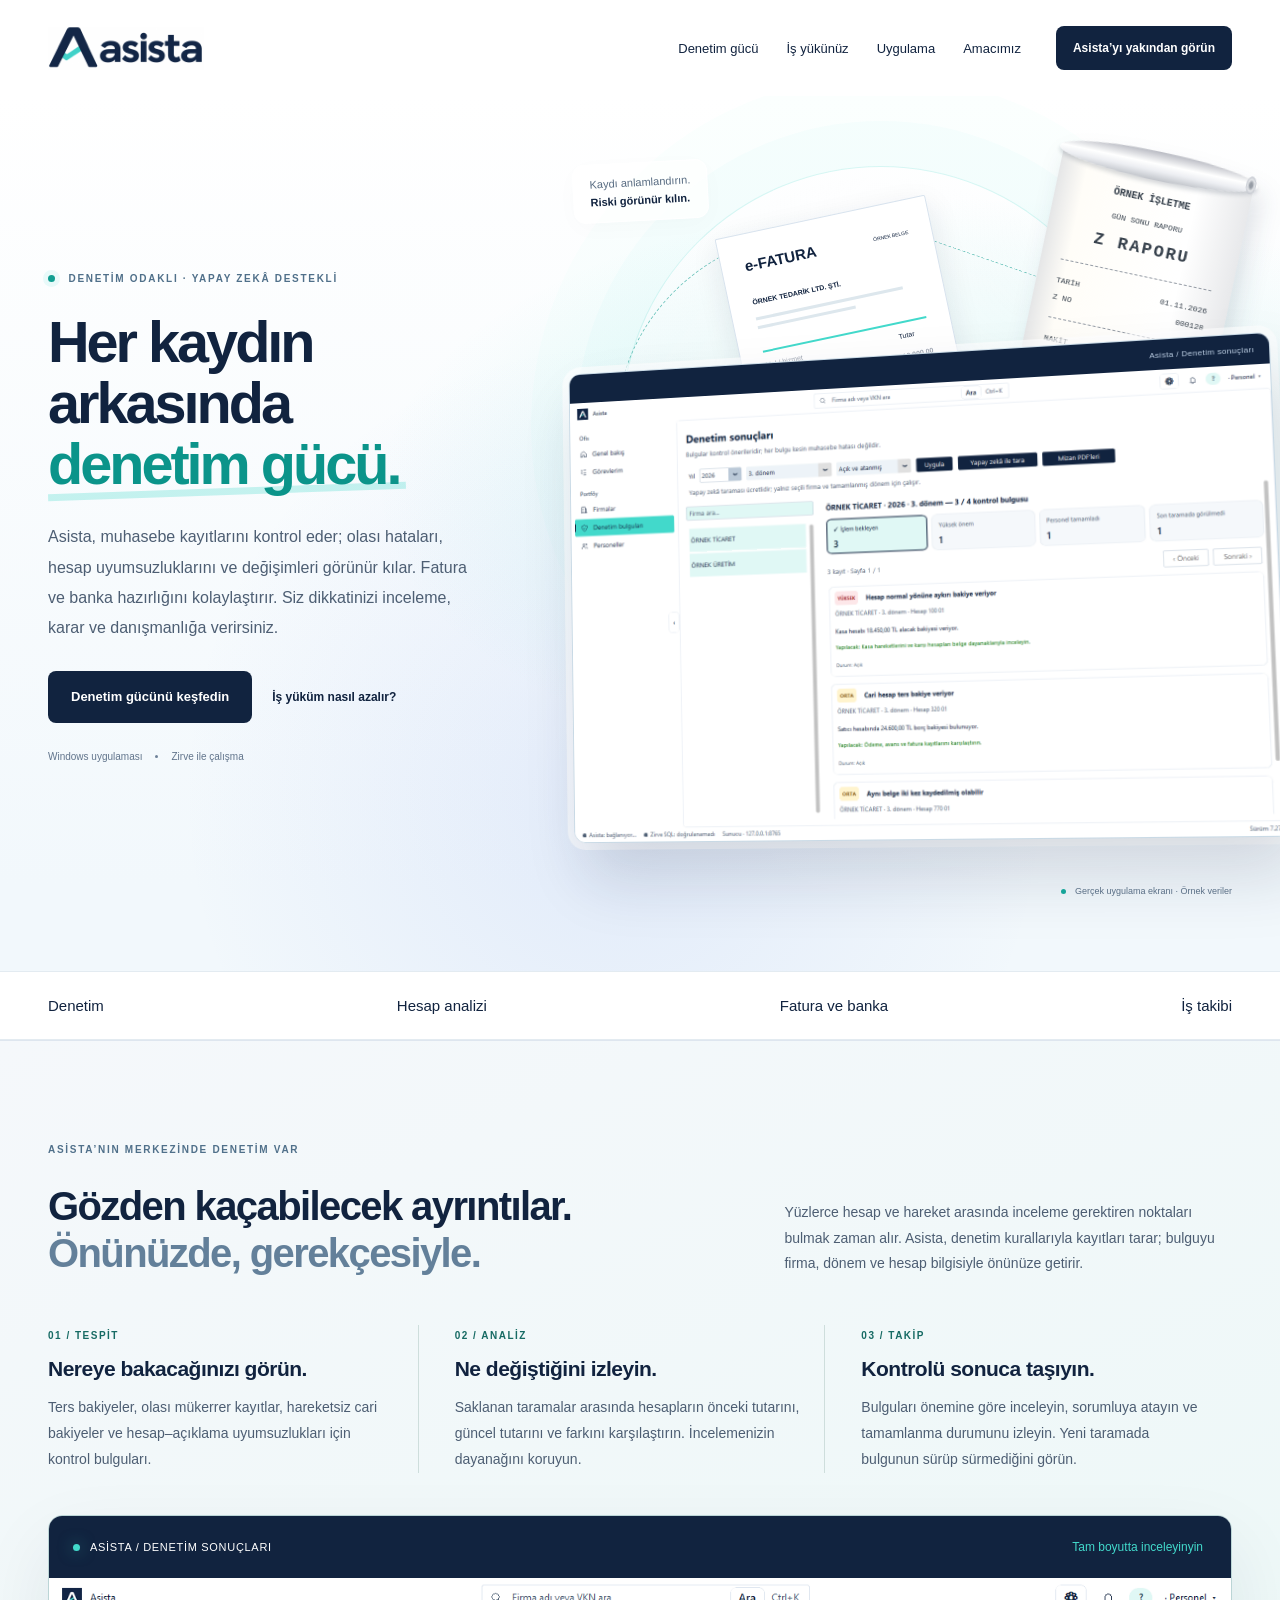
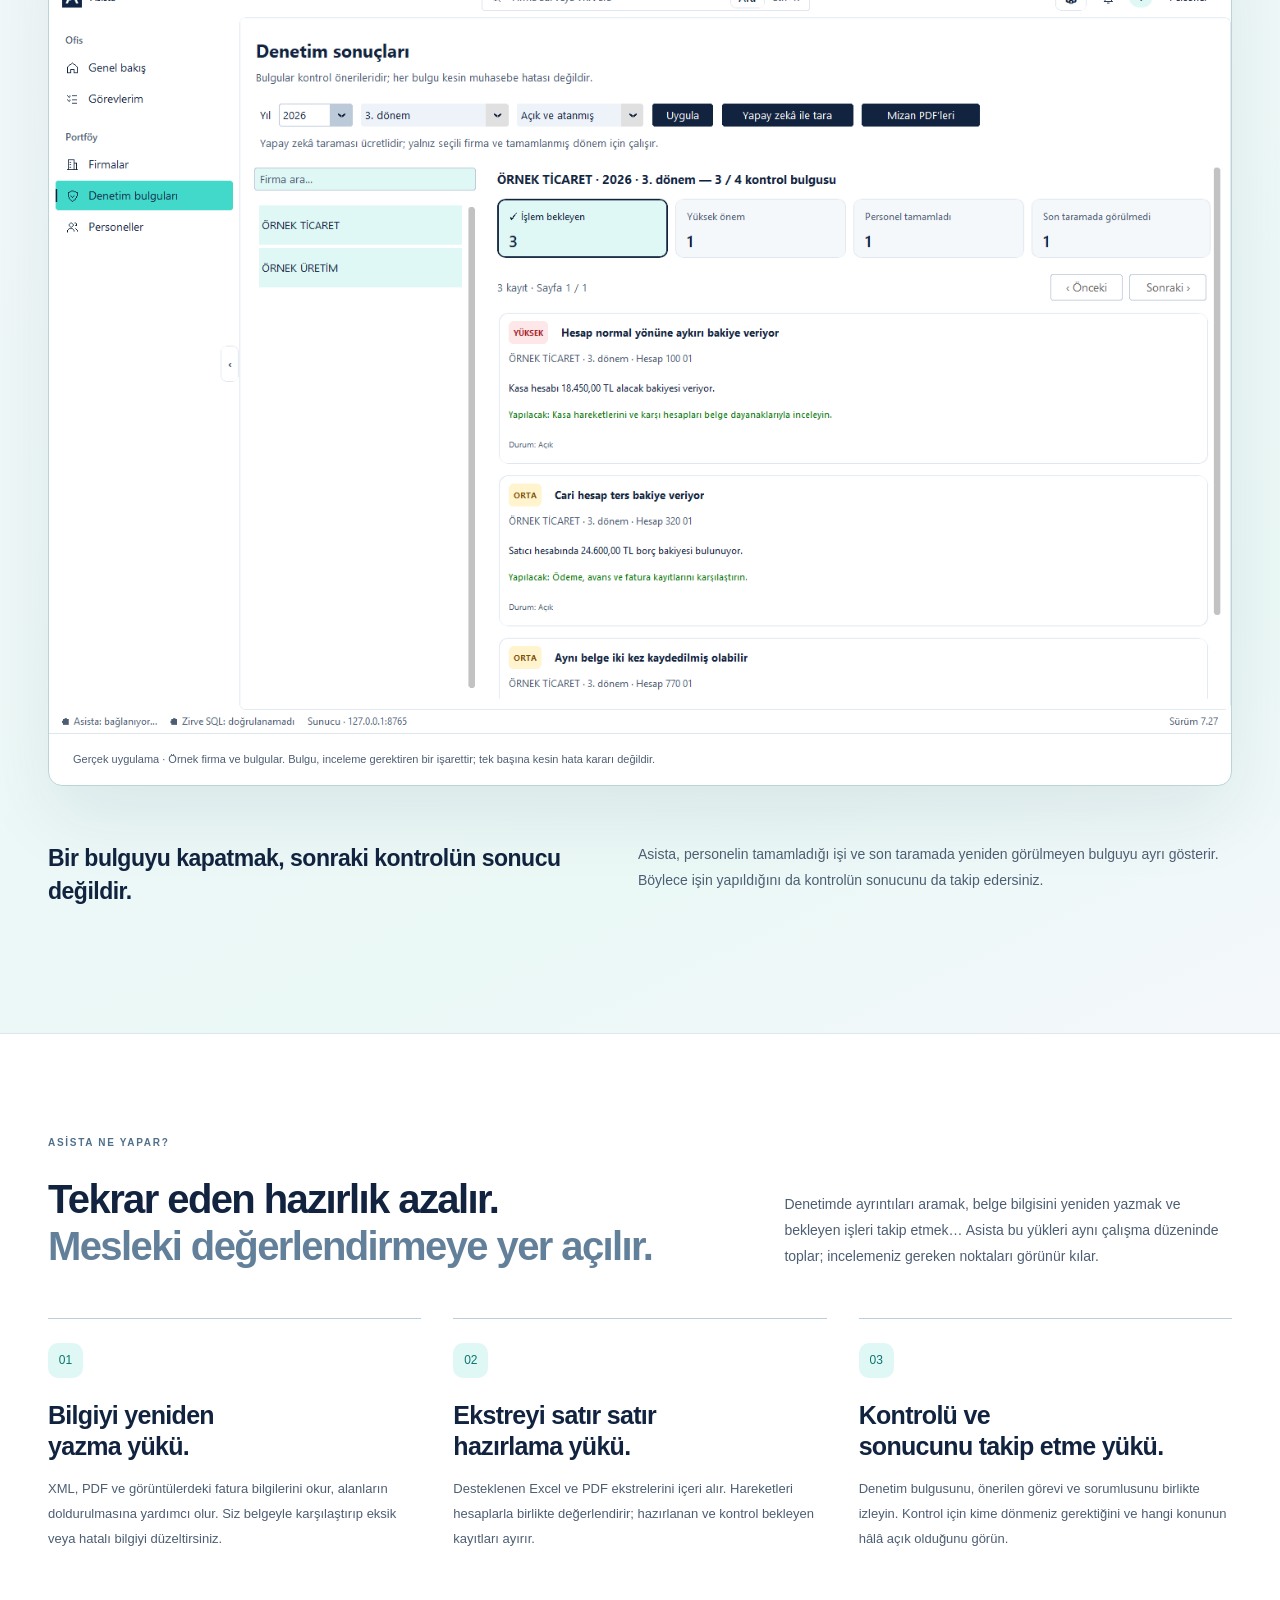
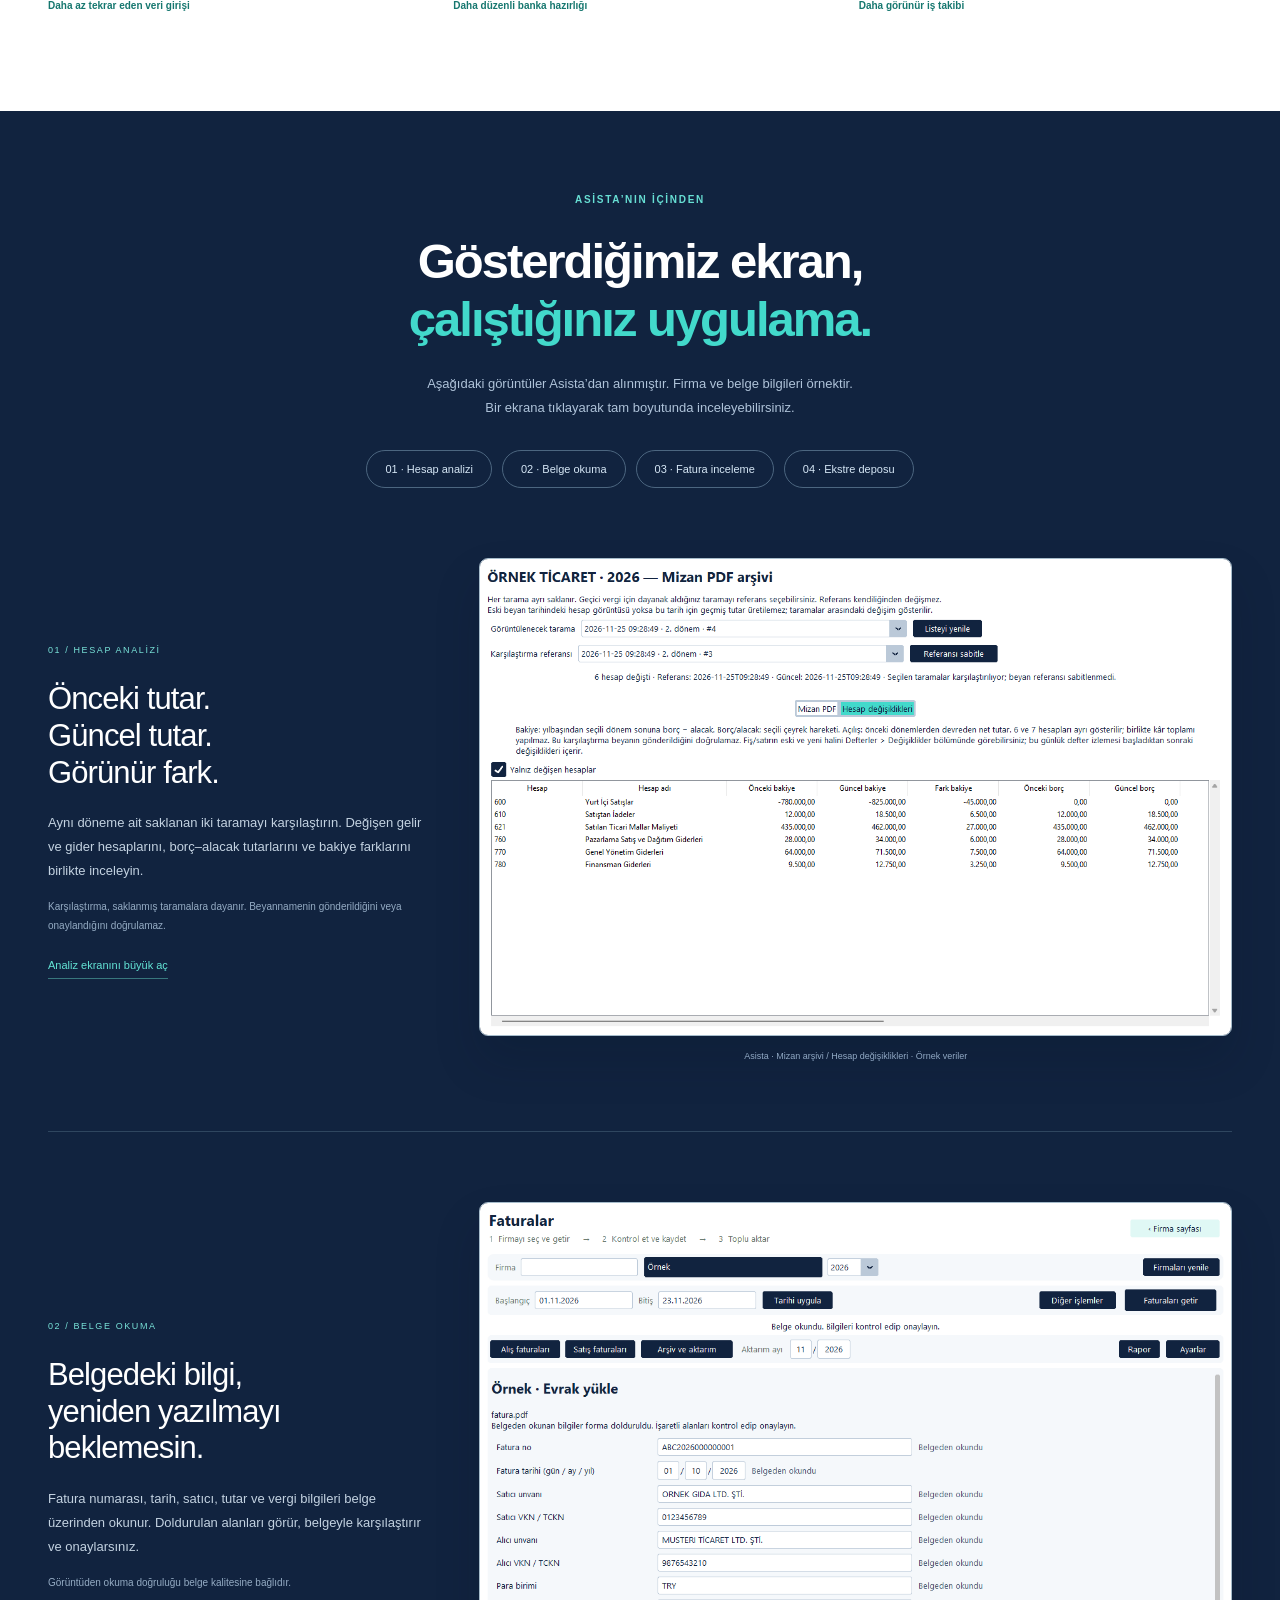
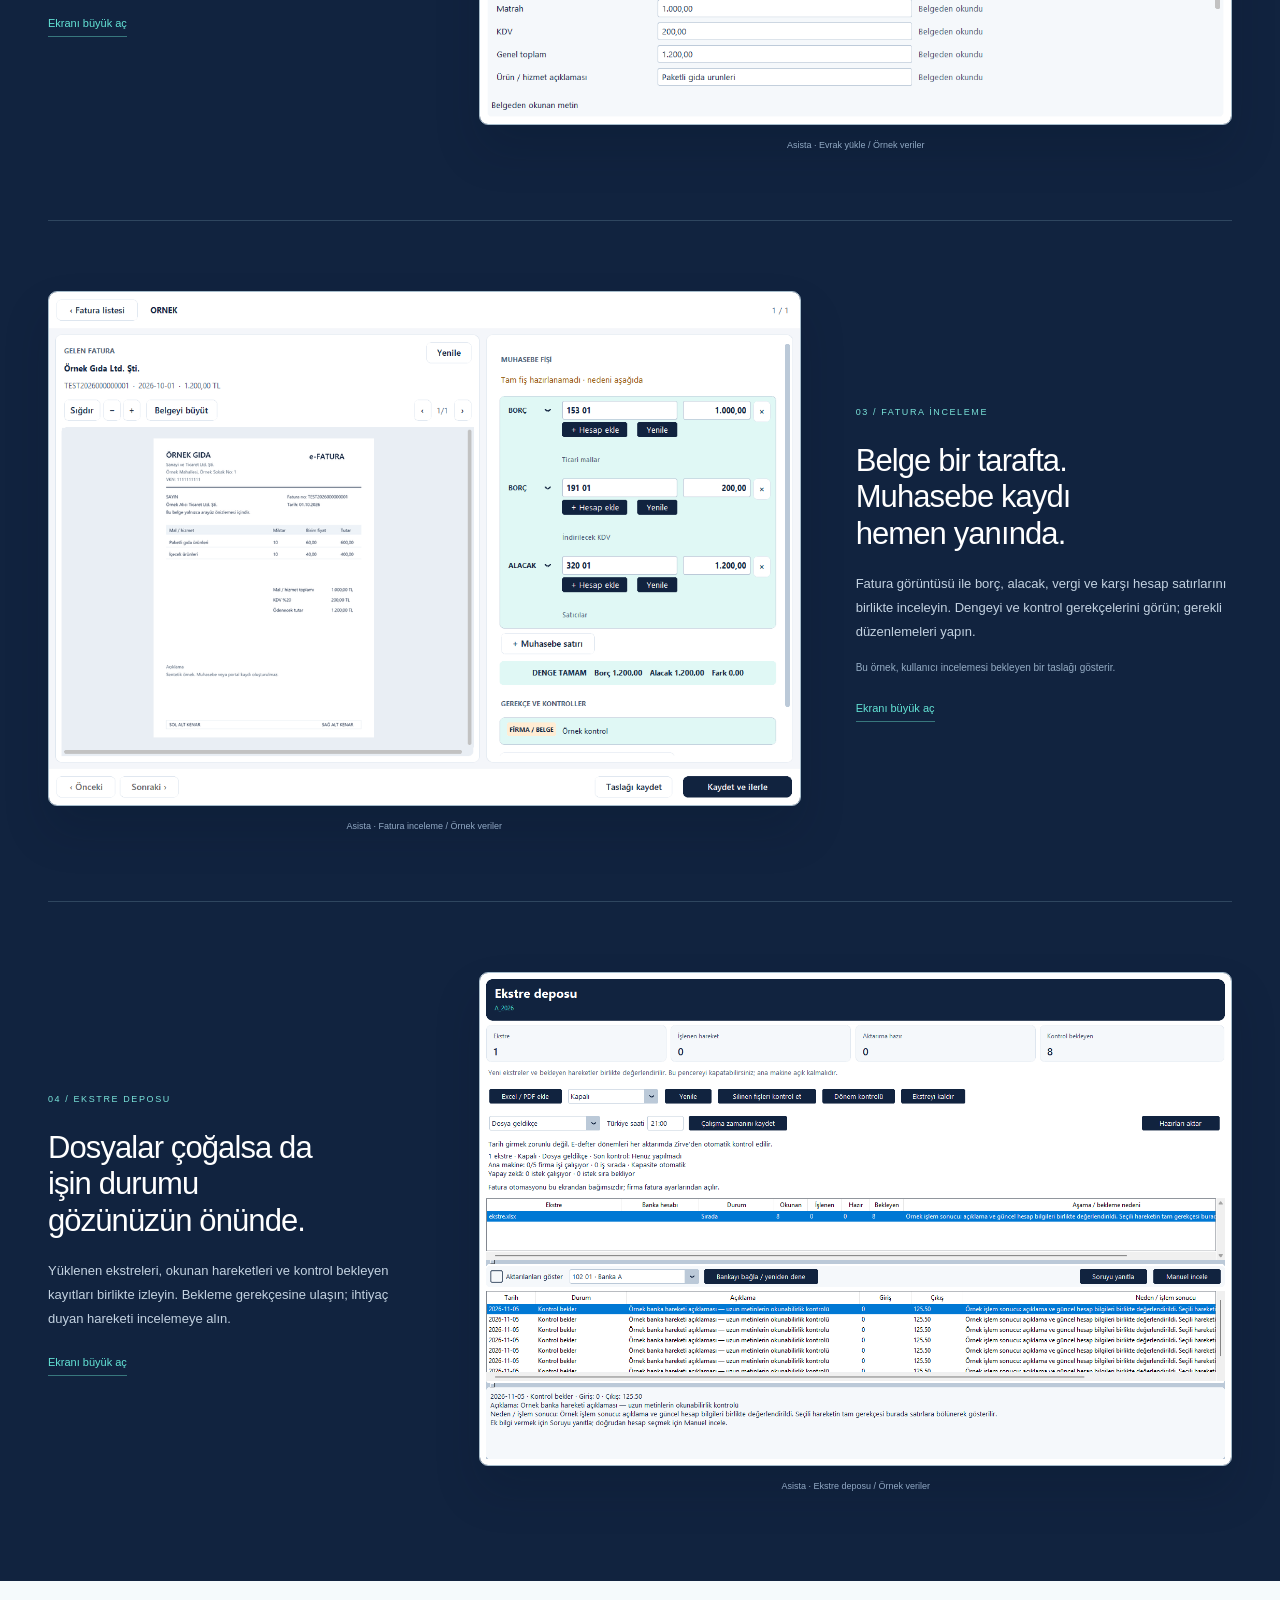
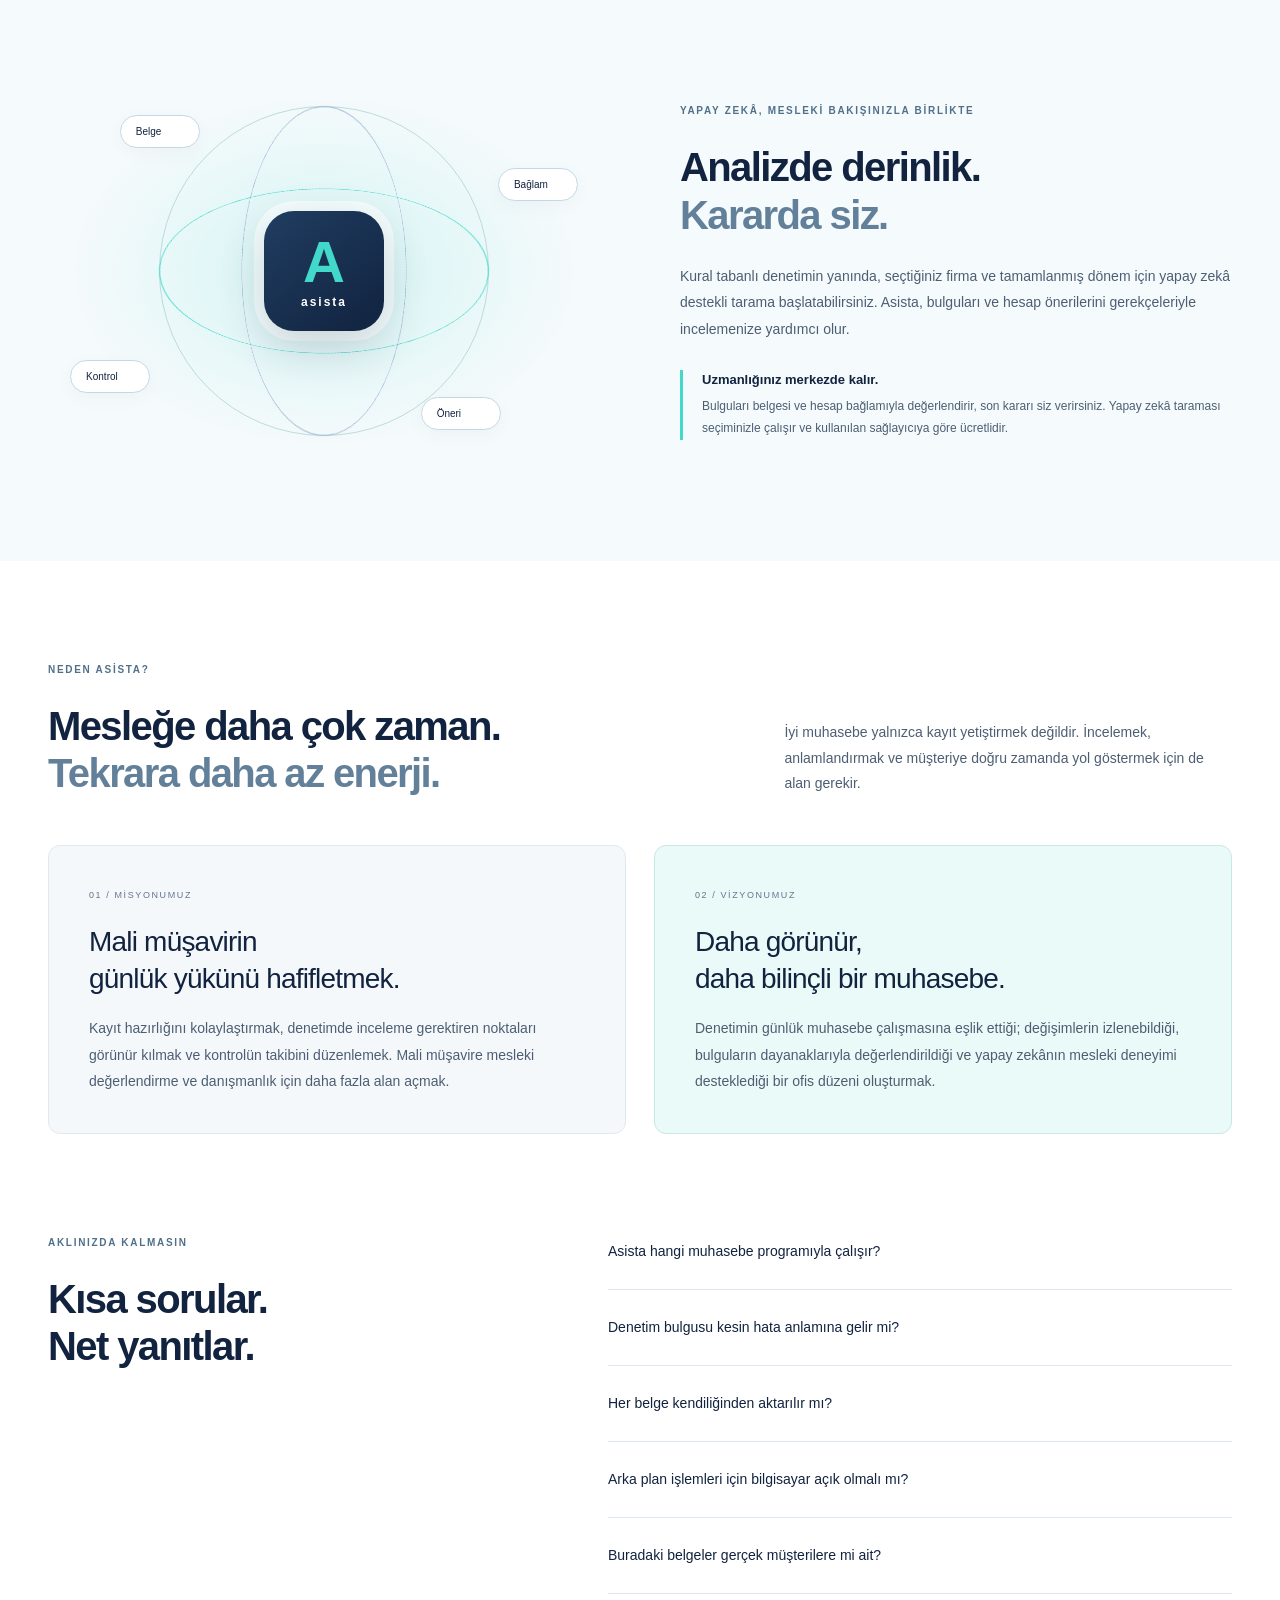
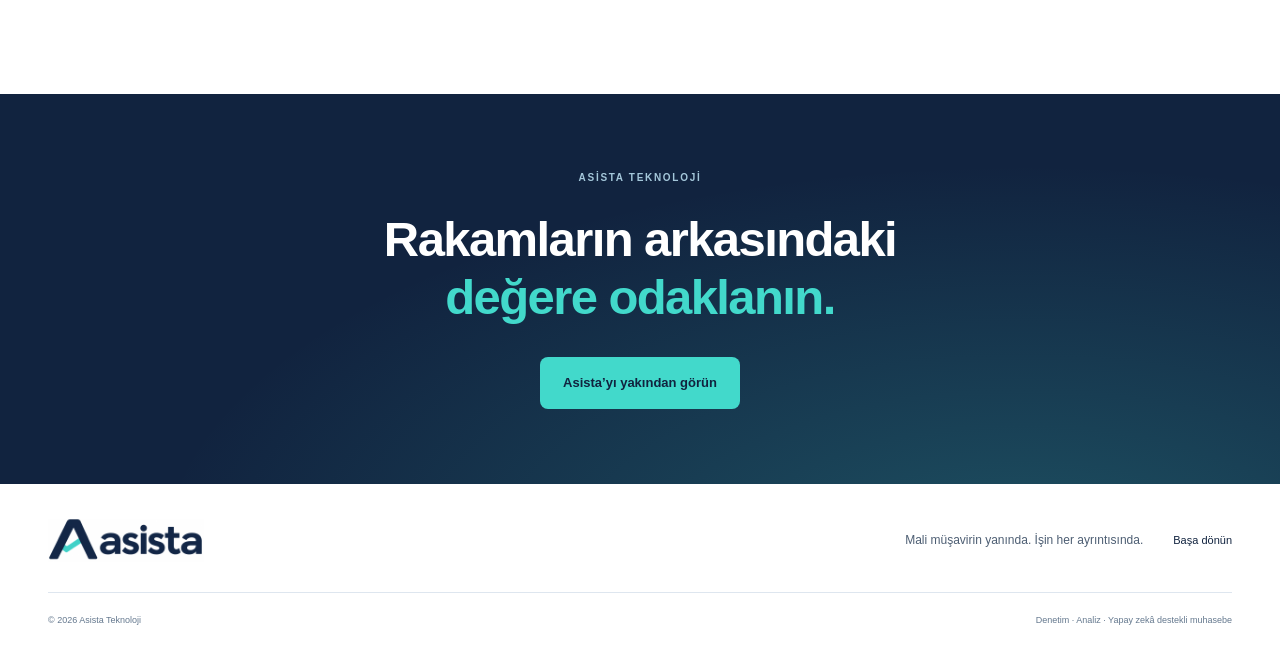
==== commit 75c22080: "Remove decorative symbols and improve Turkish website copy" ====
--- a/index.html
+++ b/index.html
@@ -1,28 +1,28 @@
 <!doctype html>
 <html lang="tr"><head><meta charset="utf-8"><meta name="viewport" content="width=device-width,initial-scale=1"><title>Asista — Muhasebenin her adımında denetim gücü.</title><meta name="description" content="Denetim bulguları, hesap analizi, fatura ve banka hazırlığı. Asista, mali müşavirlerin kontrol yükünü hafifleten yapay zekâ destekli muhasebe yardımcısıdır."><meta name="theme-color" content="#11233F"><meta property="og:title" content="Asista — Muhasebenin her adımında denetim gücü."><meta property="og:description" content="Kayıtları hazırlayın. Riskleri görün. Denetimi takip edin."><link rel="icon" href="mark.svg" type="image/svg+xml"><link rel="stylesheet" href="style.css"></head>
 <body><a class="skip" href="#icerik">İçeriğe geç</a>
-<header class="header wrap"><a href="#" class="brand" aria-label="Asista ana sayfa"><img src="assets/asista-logo.jpg" alt="Asista" width="180" height="120"></a><nav aria-label="Ana menü"><a href="#denetim">Denetim gücü</a><a href="#fayda">İş yükünüz</a><a href="#uygulama">Uygulama</a><a href="#amacimiz">Amacımız</a></nav><a class="button small" href="#uygulama">Asista’yı yakından görün <span aria-hidden="true">↗</span></a></header>
-<main id="icerik"><section class="hero"><div class="hero-glow" aria-hidden="true"></div><div class="wrap hero-grid"><div class="hero-copy"><p class="eyebrow"><span class="status-dot"></span> DENETİM ODAKLI · YAPAY ZEKÂ DESTEKLİ</p><h1>Her kaydın<br>arkasında<br><span>denetim gücü.</span></h1><p class="lead">Asista, muhasebe kayıtlarını kontrol eder; olası hataları, hesap uyumsuzluklarını ve değişimleri görünür kılar. Fatura ve banka hazırlığını kolaylaştırır. Siz dikkatinizi inceleme, karar ve danışmanlığa verirsiniz.</p><div class="actions"><a class="button" href="#denetim">Denetim gücünü keşfedin <span aria-hidden="true">↗</span></a><a class="text-link" href="#fayda">İş yüküm nasıl azalır? ↓</a></div><div class="platforms"><span>Windows uygulaması</span><i></i><span>Zirve ile çalışma</span></div></div>
-<div class="hero-art"><div class="halo" aria-hidden="true"></div><div class="connecting-lines" aria-hidden="true"></div><div class="floating-label"><span>✦</span> Kaydı anlamlandırın.<br><b>Riski görünür kılın.</b></div>
+<header class="header wrap"><a href="#" class="brand" aria-label="Asista ana sayfa"><img src="assets/asista-logo.jpg" alt="Asista" width="180" height="120"></a><nav aria-label="Ana menü"><a href="#denetim">Denetim gücü</a><a href="#fayda">İş yükünüz</a><a href="#uygulama">Uygulama</a><a href="#amacimiz">Amacımız</a></nav><a class="button small" href="#uygulama">Asista’yı yakından görün</a></header>
+<main id="icerik"><section class="hero"><div class="hero-glow" aria-hidden="true"></div><div class="wrap hero-grid"><div class="hero-copy"><p class="eyebrow"><span class="status-dot"></span> DENETİM ODAKLI · YAPAY ZEKÂ DESTEKLİ</p><h1>Her kaydın<br>arkasında<br><span>denetim gücü.</span></h1><p class="lead">Asista, muhasebe kayıtlarını kontrol eder; olası hataları, hesap uyumsuzluklarını ve değişimleri görünür kılar. Fatura ve banka hazırlığını kolaylaştırır. Siz dikkatinizi inceleme, karar ve danışmanlığa verirsiniz.</p><div class="actions"><a class="button" href="#denetim">Denetim gücünü keşfedin</a><a class="text-link" href="#fayda">İş yüküm nasıl azalır?</a></div><div class="platforms"><span>Windows uygulaması</span><i></i><span>Zirve ile çalışma</span></div></div>
+<div class="hero-art"><div class="halo" aria-hidden="true"></div><div class="connecting-lines" aria-hidden="true"></div><div class="floating-label"> Kaydı anlamlandırın.<br><b>Riski görünür kılın.</b></div>
 <div class="receipt" role="img" aria-label="Üstü hafif kıvrılmış, temsili bir Z raporu görseli"><div class="receipt-roll"></div><div class="receipt-paper"><span class="receipt-logo">ÖRNEK İŞLETME</span><p>GÜN SONU RAPORU<br><strong>Z RAPORU</strong></p><div class="receipt-rule"></div><div class="receipt-row"><span>TARİH</span><span>01.11.2026</span></div><div class="receipt-row"><span>Z NO</span><span>000128</span></div><div class="receipt-rule"></div><div class="receipt-row"><span>NAKİT</span><span>4.800,00</span></div><div class="receipt-row"><span>KREDİ KARTI</span><span>12.600,00</span></div><div class="receipt-rule"></div><div class="receipt-row receipt-total"><span>TOPLAM</span><span>17.400,00</span></div><p class="receipt-note">TEMSİLİ GÖRSEL<br>RESMÎ BELGE DEĞİLDİR</p><div class="barcode" aria-hidden="true"></div></div></div>
 <div class="mini-invoice" aria-hidden="true"><div><b>e-FATURA</b><span>ÖRNEK BELGE</span></div><p>ÖRNEK TEDARİK LTD. ŞTİ.</p><div class="paper-line"></div><div class="paper-line short"></div><div class="mini-table"><span>Mal / hizmet</span><span>Tutar</span><span>Ofis malzemeleri</span><b>10.000,00</b><span>KDV %20</span><b>2.000,00</b></div><div class="mini-total">12.000,00 <small>TL</small></div><small>TEMSİLİ FATURA</small></div>
-<a class="hero-screen" href="assets/denetim-sonuclari.png" target="_blank" rel="noopener" aria-label="Gerçek Asista denetim sonuçları ekranını büyük aç"><div class="window-bar"><span class="window-dots">● ● ●</span><span>Asista / Denetim sonuçları</span><span>↗</span></div><img src="assets/denetim-sonuclari.png" width="1440" height="920" alt="Asista denetim ekranında işlem bekleyen bulgular, önem düzeyleri ve yapılacak kontroller; örnek veriler."></a><div class="screen-note"><span></span> Gerçek uygulama ekranı · Örnek veriler</div></div></div></section>
-<div class="intro-strip"><div class="wrap"><span>Denetim</span><i>+</i><span>Hesap analizi</span><i>+</i><span>Fatura ve banka</span><i>+</i><span>İş takibi</span></div></div>
+<a class="hero-screen" href="assets/denetim-sonuclari.png" target="_blank" rel="noopener" aria-label="Gerçek Asista denetim sonuçları ekranını büyük aç"><div class="window-bar"><span class="window-dots"></span><span>Asista / Denetim sonuçları</span></div><img src="assets/denetim-sonuclari.png" width="1440" height="920" alt="Asista denetim ekranında işlem bekleyen bulgular, önem düzeyleri ve yapılacak kontroller; örnek veriler."></a><div class="screen-note"><span></span> Gerçek uygulama ekranı · Örnek veriler</div></div></div></section>
+<div class="intro-strip"><div class="wrap"><span>Denetim</span><span>Hesap analizi</span><span>Fatura ve banka</span><span>İş takibi</span></div></div>
 
 <section class="audit-section section" id="denetim"><div class="wrap">
 <div class="section-head"><div><p class="eyebrow">ASİSTA’NIN MERKEZİNDE DENETİM VAR</p><h2>Gözden kaçabilecek ayrıntılar.<br><span>Önünüzde, gerekçesiyle.</span></h2></div><p>Yüzlerce hesap ve hareket arasında inceleme gerektiren noktaları bulmak zaman alır. Asista, denetim kurallarıyla kayıtları tarar; bulguyu firma, dönem ve hesap bilgisiyle önünüze getirir.</p></div>
 <div class="audit-capabilities"><article><span>01 / TESPİT</span><h3>Nereye bakacağınızı görün.</h3><p>Ters bakiyeler, olası mükerrer kayıtlar, hareketsiz cari bakiyeler ve hesap–açıklama uyumsuzlukları için kontrol bulguları.</p></article><article><span>02 / ANALİZ</span><h3>Ne değiştiğini izleyin.</h3><p>Saklanan taramalar arasında hesapların önceki tutarını, güncel tutarını ve farkını karşılaştırın. İncelemenizin dayanağını koruyun.</p></article><article><span>03 / TAKİP</span><h3>Kontrolü sonuca taşıyın.</h3><p>Bulguları önemine göre inceleyin, sorumluya atayın ve tamamlanma durumunu izleyin. Yeni taramada bulgunun sürüp sürmediğini görün.</p></article></div>
-<figure class="audit-feature"><div class="audit-feature-bar"><span><i></i> ASİSTA / DENETİM SONUÇLARI</span><a href="assets/denetim-sonuclari.png" target="_blank" rel="noopener">Tam ekran inceleyin ↗</a></div><a href="assets/denetim-sonuclari.png" target="_blank" rel="noopener"><img src="assets/denetim-sonuclari.png" width="1440" height="920" loading="lazy" alt="Gerçek Asista denetim ekranında örnek kasa ters bakiyesi, cari ters bakiye ve mükerrer kayıt bulguları"></a><figcaption>Gerçek uygulama · Örnek firma ve bulgular. Bulgu, inceleme gerektiren bir işarettir; tek başına kesin hata kararı değildir.</figcaption></figure>
+<figure class="audit-feature"><div class="audit-feature-bar"><span><i></i> ASİSTA / DENETİM SONUÇLARI</span><a href="assets/denetim-sonuclari.png" target="_blank" rel="noopener">Tam boyutta inceleyinyin</a></div><a href="assets/denetim-sonuclari.png" target="_blank" rel="noopener"><img src="assets/denetim-sonuclari.png" width="1440" height="920" loading="lazy" alt="Gerçek Asista denetim ekranında örnek kasa ters bakiyesi, cari ters bakiye ve mükerrer kayıt bulguları"></a><figcaption>Gerçek uygulama · Örnek firma ve bulgular. Bulgu, inceleme gerektiren bir işarettir; tek başına kesin hata kararı değildir.</figcaption></figure>
 <div class="audit-follow"><b>Bir bulguyu kapatmak, sonraki kontrolün sonucu değildir.</b><p>Asista, personelin tamamladığı işi ve son taramada yeniden görülmeyen bulguyu ayrı gösterir. Böylece işin yapıldığını da kontrolün sonucunu da takip edersiniz.</p></div>
 </div></section>
 <section class="section wrap benefits" id="fayda"><div class="section-head"><div><p class="eyebrow">ASİSTA NE YAPAR?</p><h2>Tekrar eden hazırlık azalır.<br><span>Mesleki değerlendirmeye yer açılır.</span></h2></div><p>Denetimde ayrıntıları aramak, belge bilgisini yeniden yazmak ve bekleyen işleri takip etmek… Asista bu yükleri aynı çalışma düzeninde toplar; incelemeniz gereken noktaları görünür kılar.</p></div><div class="benefit-grid"><article><span class="benefit-number">01</span><h3>Bilgiyi yeniden<br>yazma yükü.</h3><p>XML, PDF ve görüntülerdeki fatura bilgilerini okur, alanların doldurulmasına yardımcı olur. Siz belgeyle karşılaştırıp eksik veya hatalı bilgiyi düzeltirsiniz.</p><span class="result">Daha az tekrar eden veri girişi</span></article><article><span class="benefit-number">02</span><h3>Ekstreyi satır satır<br>hazırlama yükü.</h3><p>Desteklenen Excel ve PDF ekstrelerini içeri alır. Hareketleri hesaplarla birlikte değerlendirir; hazırlanan ve kontrol bekleyen kayıtları ayırır.</p><span class="result">Daha düzenli banka hazırlığı</span></article><article><span class="benefit-number">03</span><h3>Kontrolü ve<br>sonucunu takip etme yükü.</h3><p>Denetim bulgusunu, önerilen görevi ve sorumlusunu birlikte izleyin. Kontrol için kime dönmeniz gerektiğini ve hangi konunun hâlâ açık olduğunu görün.</p><span class="result">Daha görünür iş takibi</span></article></div></section>
 <section class="product-section" id="uygulama"><div class="wrap"><div class="product-heading"><p class="eyebrow">ASİSTA’NIN İÇİNDEN</p><h2>Gösterdiğimiz ekran,<br><span>çalıştığınız uygulama.</span></h2><p>Aşağıdaki görüntüler Asista’dan alınmıştır. Firma ve belge bilgileri örnektir.<br>Bir ekrana tıklayarak tam boyutunda inceleyebilirsiniz.</p></div><nav class="screen-nav" aria-label="Uygulama ekranları"><a href="#analiz">01 · Hesap analizi</a><a href="#belge">02 · Belge okuma</a><a href="#fatura">03 · Fatura inceleme</a><a href="#banka">04 · Ekstre deposu</a></nav>
-<article class="showcase" id="analiz"><div class="showcase-copy"><span class="chapter">01 / HESAP ANALİZİ</span><h3>Önceki tutar.<br>Güncel tutar.<br>Görünür fark.</h3><p>Aynı döneme ait saklanan iki taramayı karşılaştırın. Değişen gelir ve gider hesaplarını, borç–alacak tutarlarını ve bakiye farklarını birlikte inceleyin.</p><p class="small-note">Karşılaştırma, saklanmış taramalara dayanır. Beyannamenin gönderildiğini veya onaylandığını doğrulamaz.</p><a href="assets/hesap-analizi.png" target="_blank" rel="noopener">Analiz ekranını büyük aç ↗</a></div><figure><a href="assets/hesap-analizi.png" target="_blank" rel="noopener"><img src="assets/hesap-analizi.png" width="1200" height="760" loading="lazy" alt="Asista hesap değişiklikleri ekranında örnek gelir ve gider hesaplarının önceki tutarı, güncel tutarı ve farkı"></a><figcaption>Asista · Mizan arşivi / Hesap değişiklikleri · Örnek veriler</figcaption></figure></article>
-<article class="showcase" id="belge"><div class="showcase-copy"><span class="chapter">02 / BELGE OKUMA</span><h3>Belgedeki bilgi,<br>yeniden yazılmayı<br>beklemesin.</h3><p>Fatura numarası, tarih, satıcı, tutar ve vergi bilgileri belge üzerinden okunur. Doldurulan alanları görür, belgeyle karşılaştırır ve onaylarsınız.</p><p class="small-note">Görüntüden okuma doğruluğu belge kalitesine bağlıdır.</p><a href="assets/belge-okuma.png" target="_blank" rel="noopener">Ekranı büyük aç ↗</a></div><figure><a href="assets/belge-okuma.png" target="_blank" rel="noopener"><img src="assets/belge-okuma.png" width="1180" height="820" loading="lazy" alt="Asista evrak yükleme ekranında PDF’den doldurulmuş örnek fatura alanları"></a><figcaption>Asista · Evrak yükle / Örnek veriler</figcaption></figure></article>
-<article class="showcase reverse" id="fatura"><div class="showcase-copy"><span class="chapter">03 / FATURA İNCELEME</span><h3>Belge bir tarafta.<br>Muhasebe kaydı<br>hemen yanında.</h3><p>Fatura görüntüsü ile borç, alacak, vergi ve karşı hesap satırlarını birlikte inceleyin. Dengeyi ve kontrol gerekçelerini görün; gerekli düzenlemeleri yapın.</p><p class="small-note">Bu örnek, kullanıcı incelemesi bekleyen bir taslağı gösterir.</p><a href="assets/fatura-inceleme.png" target="_blank" rel="noopener">Ekranı büyük aç ↗</a></div><figure><a href="assets/fatura-inceleme.png" target="_blank" rel="noopener"><img src="assets/fatura-inceleme.png" width="1200" height="820" loading="lazy" alt="Asista’da fatura görüntüsü ve muhasebe fişi yan yana; örnek taslakta inceleme uyarısı ve borç alacak dengesi"></a><figcaption>Asista · Fatura inceleme / Örnek veriler</figcaption></figure></article>
-<article class="showcase" id="banka"><div class="showcase-copy"><span class="chapter">04 / EKSTRE DEPOSU</span><h3>Dosyalar çoğalsa da<br>işin durumu<br>gözünüzün önünde.</h3><p>Yüklenen ekstreleri, okunan hareketleri ve kontrol bekleyen kayıtları birlikte izleyin. Bekleme gerekçesine ulaşın; ihtiyaç duyan hareketi incelemeye alın.</p><a href="assets/ekstre-deposu.png" target="_blank" rel="noopener">Ekranı büyük aç ↗</a></div><figure><a href="assets/ekstre-deposu.png" target="_blank" rel="noopener"><img src="assets/ekstre-deposu.png" width="1450" height="950" loading="lazy" alt="Asista ekstre deposunda özet sayıları, dosya durumu, hareketler ve bekleme gerekçeleri; örnek veriler"></a><figcaption>Asista · Ekstre deposu / Örnek veriler</figcaption></figure></article></div></section>
+<article class="showcase" id="analiz"><div class="showcase-copy"><span class="chapter">01 / HESAP ANALİZİ</span><h3>Önceki tutar.<br>Güncel tutar.<br>Görünür fark.</h3><p>Aynı döneme ait saklanan iki taramayı karşılaştırın. Değişen gelir ve gider hesaplarını, borç–alacak tutarlarını ve bakiye farklarını birlikte inceleyin.</p><p class="small-note">Karşılaştırma, saklanmış taramalara dayanır. Beyannamenin gönderildiğini veya onaylandığını doğrulamaz.</p><a href="assets/hesap-analizi.png" target="_blank" rel="noopener">Analiz ekranını büyük aç</a></div><figure><a href="assets/hesap-analizi.png" target="_blank" rel="noopener"><img src="assets/hesap-analizi.png" width="1200" height="760" loading="lazy" alt="Asista hesap değişiklikleri ekranında örnek gelir ve gider hesaplarının önceki tutarı, güncel tutarı ve farkı"></a><figcaption>Asista · Mizan arşivi / Hesap değişiklikleri · Örnek veriler</figcaption></figure></article>
+<article class="showcase" id="belge"><div class="showcase-copy"><span class="chapter">02 / BELGE OKUMA</span><h3>Belgedeki bilgi,<br>yeniden yazılmayı<br>beklemesin.</h3><p>Fatura numarası, tarih, satıcı, tutar ve vergi bilgileri belge üzerinden okunur. Doldurulan alanları görür, belgeyle karşılaştırır ve onaylarsınız.</p><p class="small-note">Görüntüden okuma doğruluğu belge kalitesine bağlıdır.</p><a href="assets/belge-okuma.png" target="_blank" rel="noopener">Ekranı büyük aç</a></div><figure><a href="assets/belge-okuma.png" target="_blank" rel="noopener"><img src="assets/belge-okuma.png" width="1180" height="820" loading="lazy" alt="Asista evrak yükleme ekranında PDF’den doldurulmuş örnek fatura alanları"></a><figcaption>Asista · Evrak yükle / Örnek veriler</figcaption></figure></article>
+<article class="showcase reverse" id="fatura"><div class="showcase-copy"><span class="chapter">03 / FATURA İNCELEME</span><h3>Belge bir tarafta.<br>Muhasebe kaydı<br>hemen yanında.</h3><p>Fatura görüntüsü ile borç, alacak, vergi ve karşı hesap satırlarını birlikte inceleyin. Dengeyi ve kontrol gerekçelerini görün; gerekli düzenlemeleri yapın.</p><p class="small-note">Bu örnek, kullanıcı incelemesi bekleyen bir taslağı gösterir.</p><a href="assets/fatura-inceleme.png" target="_blank" rel="noopener">Ekranı büyük aç</a></div><figure><a href="assets/fatura-inceleme.png" target="_blank" rel="noopener"><img src="assets/fatura-inceleme.png" width="1200" height="820" loading="lazy" alt="Asista’da fatura görüntüsü ve muhasebe fişi yan yana; örnek taslakta inceleme uyarısı ve borç alacak dengesi"></a><figcaption>Asista · Fatura inceleme / Örnek veriler</figcaption></figure></article>
+<article class="showcase" id="banka"><div class="showcase-copy"><span class="chapter">04 / EKSTRE DEPOSU</span><h3>Dosyalar çoğalsa da<br>işin durumu<br>gözünüzün önünde.</h3><p>Yüklenen ekstreleri, okunan hareketleri ve kontrol bekleyen kayıtları birlikte izleyin. Bekleme gerekçesine ulaşın; ihtiyaç duyan hareketi incelemeye alın.</p><a href="assets/ekstre-deposu.png" target="_blank" rel="noopener">Ekranı büyük aç</a></div><figure><a href="assets/ekstre-deposu.png" target="_blank" rel="noopener"><img src="assets/ekstre-deposu.png" width="1450" height="950" loading="lazy" alt="Asista ekstre deposunda özet sayıları, dosya durumu, hareketler ve bekleme gerekçeleri; örnek veriler"></a><figcaption>Asista · Ekstre deposu / Örnek veriler</figcaption></figure></article></div></section>
 <section class="intelligence section"><div class="wrap ai-grid"><div class="ai-art" aria-hidden="true"><div class="ai-orbit one"></div><div class="ai-orbit two"></div><div class="ai-orbit three"></div><div class="ai-core">A<span>asista</span></div><span class="ai-node n1">Belge</span><span class="ai-node n2">Bağlam</span><span class="ai-node n3">Öneri</span><span class="ai-node n4">Kontrol</span></div><div><p class="eyebrow">YAPAY ZEKÂ, MESLEKİ BAKIŞINIZLA BİRLİKTE</p><h2>Analizde derinlik.<br><span>Kararda siz.</span></h2><p class="ai-text">Kural tabanlı denetimin yanında, seçtiğiniz firma ve tamamlanmış dönem için yapay zekâ destekli tarama başlatabilirsiniz. Asista, bulguları ve hesap önerilerini gerekçeleriyle incelemenize yardımcı olur.</p><div class="ai-boundary"><b>Uzmanlığınız merkezde kalır.</b><p>Bulguları belgesi ve hesap bağlamıyla değerlendirir, son kararı siz verirsiniz. Yapay zekâ taraması seçiminizle çalışır ve kullanılan sağlayıcıya göre ücretlidir.</p></div></div></div></section>
 <section class="section wrap purpose" id="amacimiz"><div class="section-head"><div><p class="eyebrow">NEDEN ASİSTA?</p><h2>Mesleğe daha çok zaman.<br><span>Tekrara daha az enerji.</span></h2></div><p>İyi muhasebe yalnızca kayıt yetiştirmek değildir. İncelemek, anlamlandırmak ve müşteriye doğru zamanda yol göstermek için de alan gerekir.</p></div><div class="purpose-grid"><article><span>01 / MİSYONUMUZ</span><h3>Mali müşavirin<br>günlük yükünü hafifletmek.</h3><p>Kayıt hazırlığını kolaylaştırmak, denetimde inceleme gerektiren noktaları görünür kılmak ve kontrolün takibini düzenlemek. Mali müşavire mesleki değerlendirme ve danışmanlık için daha fazla alan açmak.</p></article><article><span>02 / VİZYONUMUZ</span><h3>Daha görünür,<br>daha bilinçli bir muhasebe.</h3><p>Denetimin günlük muhasebe çalışmasına eşlik ettiği; değişimlerin izlenebildiği, bulguların dayanaklarıyla değerlendirildiği ve yapay zekânın mesleki deneyimi desteklediği bir ofis düzeni oluşturmak.</p></article></div></section>
-<section class="faq wrap"><div><p class="eyebrow">AKLINIZDA KALMASIN</p><h2>Kısa sorular.<br>Net yanıtlar.</h2></div><div><details><summary>Asista hangi muhasebe programıyla çalışır?<span>+</span></summary><p>Mevcut Windows uygulaması Zirve muhasebe altyapısıyla çalışır. Kurulumda firma bağlantısı, hesap planı ve erişim yetkileri tanımlanır.</p></details><details><summary>Denetim bulgusu kesin hata anlamına gelir mi?<span>+</span></summary><p>Hayır. Bulgu, inceleme gerektiren bir durumu gösterir. Asista önem düzeyini, hesabı ve önerilen kontrolü sunar; belge ve işlem bağlamıyla değerlendirmeyi mali müşavir yapar.</p></details><details><summary>Her belge kendiliğinden aktarılır mı?<span>+</span></summary><p>İşleyiş otomasyon ayarlarına ve kayıt kontrollerine bağlıdır. Eksik veya belirsiz kayıtlar inceleme bekler; hazırlanan fişleri düzenleyebilirsiniz.</p></details><details><summary>Arka plan işlemleri için bilgisayar açık olmalı mı?<span>+</span></summary><p>Evet. Arka plan işlerinin çalışması için ofisin ana makinesi ve Asista servisi açık olmalıdır. Terminaller kendi ana makinelerine bağlanır.</p></details><details><summary>Buradaki belgeler gerçek müşterilere mi ait?<span>+</span></summary><p>Hayır. Uygulama ekranları gerçektir; gösterilen firma ve işlem verileri örnektir. Fatura ve Z raporu kompozisyonları tanıtım amaçlıdır. Z raporu görseli, ayrı bir Z raporu işleme özelliği vaadi değildir.</p></details></div></section>
-<section class="closing"><div class="wrap"><p class="eyebrow">ASİSTA TEKNOLOJİ</p><h2>Rakamların arkasındaki<br><span>değere odaklanın.</span></h2><a class="button mint" href="#uygulama">Asista’yı yakından görün <span aria-hidden="true">↗</span></a></div></section></main>
-<footer class="footer wrap"><a class="brand" href="#" aria-label="Asista ana sayfa"><img src="assets/asista-logo.jpg" alt="Asista" width="180" height="120"></a><p>Mali müşavirin yanında. İşin her ayrıntısında.</p><a href="#">Başa dön ↑</a><div><span>© 2026 Asista Teknoloji</span><span>Denetim · Analiz · Yapay zekâ destekli muhasebe</span></div></footer></body></html>
+<section class="faq wrap"><div><p class="eyebrow">AKLINIZDA KALMASIN</p><h2>Kısa sorular.<br>Net yanıtlar.</h2></div><div><details><summary>Asista hangi muhasebe programıyla çalışır?</summary><p>Mevcut Windows uygulaması Zirve muhasebe altyapısıyla çalışır. Kurulumda firma bağlantısı, hesap planı ve erişim yetkileri tanımlanır.</p></details><details><summary>Denetim bulgusu kesin hata anlamına gelir mi?</summary><p>Hayır. Bulgu, inceleme gerektiren bir durumu gösterir. Asista önem düzeyini, hesabı ve önerilen kontrolü sunar; belge ve işlem bağlamıyla değerlendirmeyi mali müşavir yapar.</p></details><details><summary>Her belge kendiliğinden aktarılır mı?</summary><p>İşleyiş otomasyon ayarlarına ve kayıt kontrollerine bağlıdır. Eksik veya belirsiz kayıtlar inceleme bekler; hazırlanan fişleri düzenleyebilirsiniz.</p></details><details><summary>Arka plan işlemleri için bilgisayar açık olmalı mı?</summary><p>Evet. Arka plan işlerinin çalışması için ofisin ana makinesi ve Asista servisi açık olmalıdır. Terminaller kendi ana makinelerine bağlanır.</p></details><details><summary>Buradaki belgeler gerçek müşterilere mi ait?</summary><p>Hayır. Uygulama ekranları gerçektir; gösterilen firma ve işlem verileri örnektir. Fatura ve Z raporu kompozisyonları tanıtım amaçlıdır. Z raporu görseli, ayrı bir Z raporu işleme özelliği vaadi değildir.</p></details></div></section>
+<section class="closing"><div class="wrap"><p class="eyebrow">ASİSTA TEKNOLOJİ</p><h2>Rakamların arkasındaki<br><span>değere odaklanın.</span></h2><a class="button mint" href="#uygulama">Asista’yı yakından görün</a></div></section></main>
+<footer class="footer wrap"><a class="brand" href="#" aria-label="Asista ana sayfa"><img src="assets/asista-logo.jpg" alt="Asista" width="180" height="120"></a><p>Mali müşavirin yanında. İşin her ayrıntısında.</p><a href="#">Başa dönün</a><div><span>© 2026 Asista Teknoloji</span><span>Denetim · Analiz · Yapay zekâ destekli muhasebe</span></div></footer></body></html>
